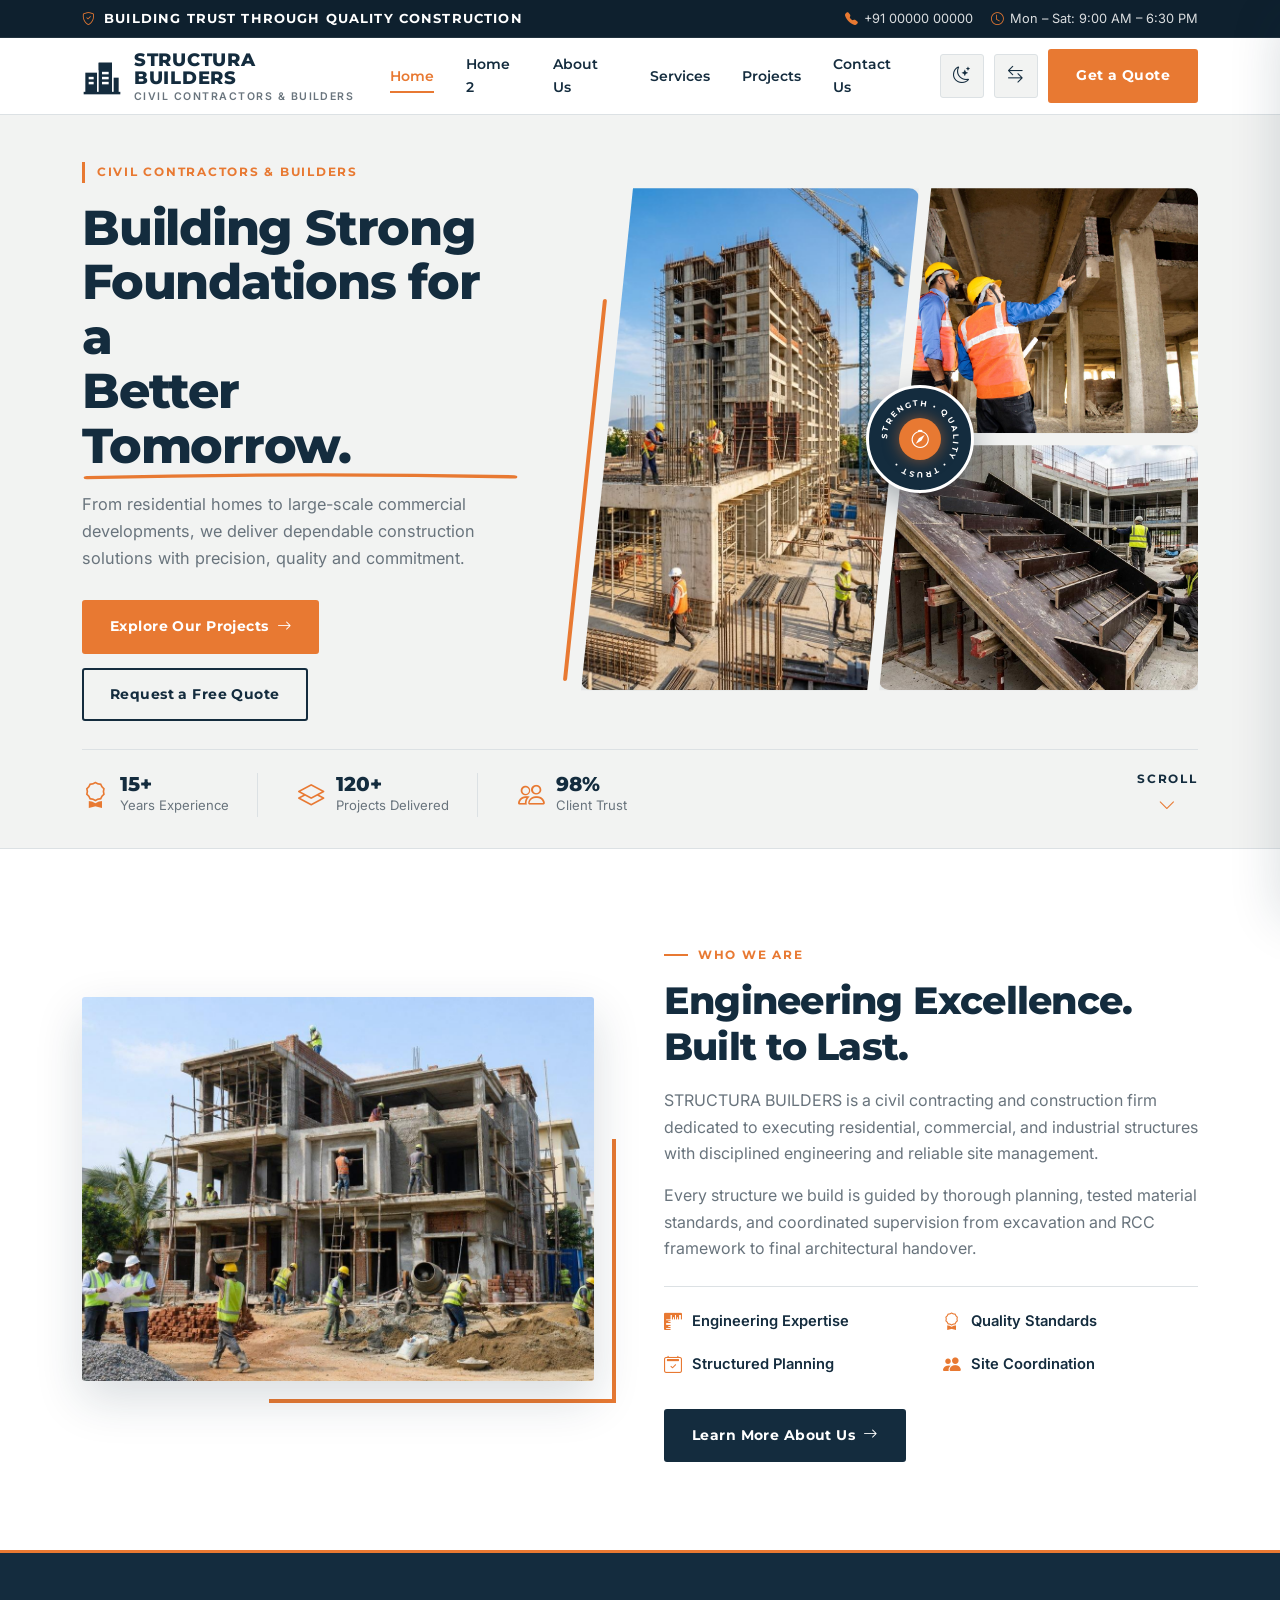
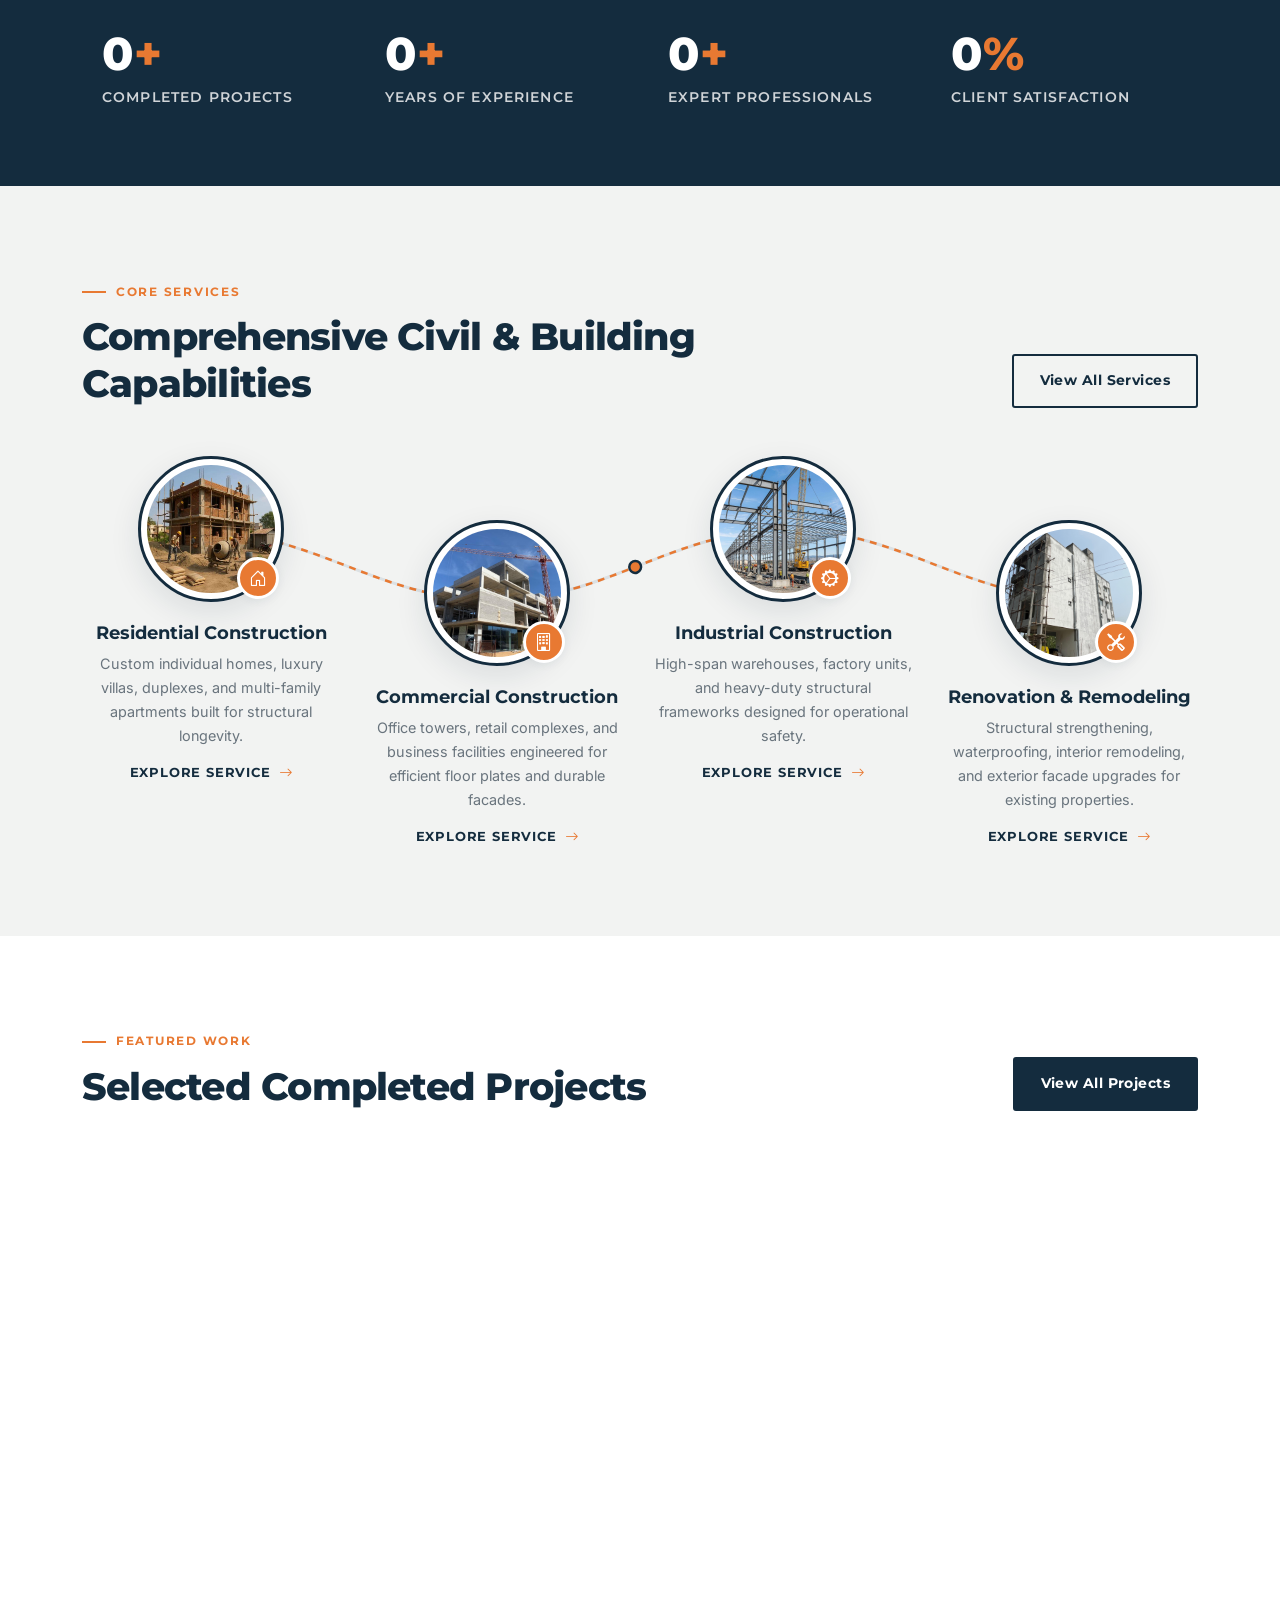
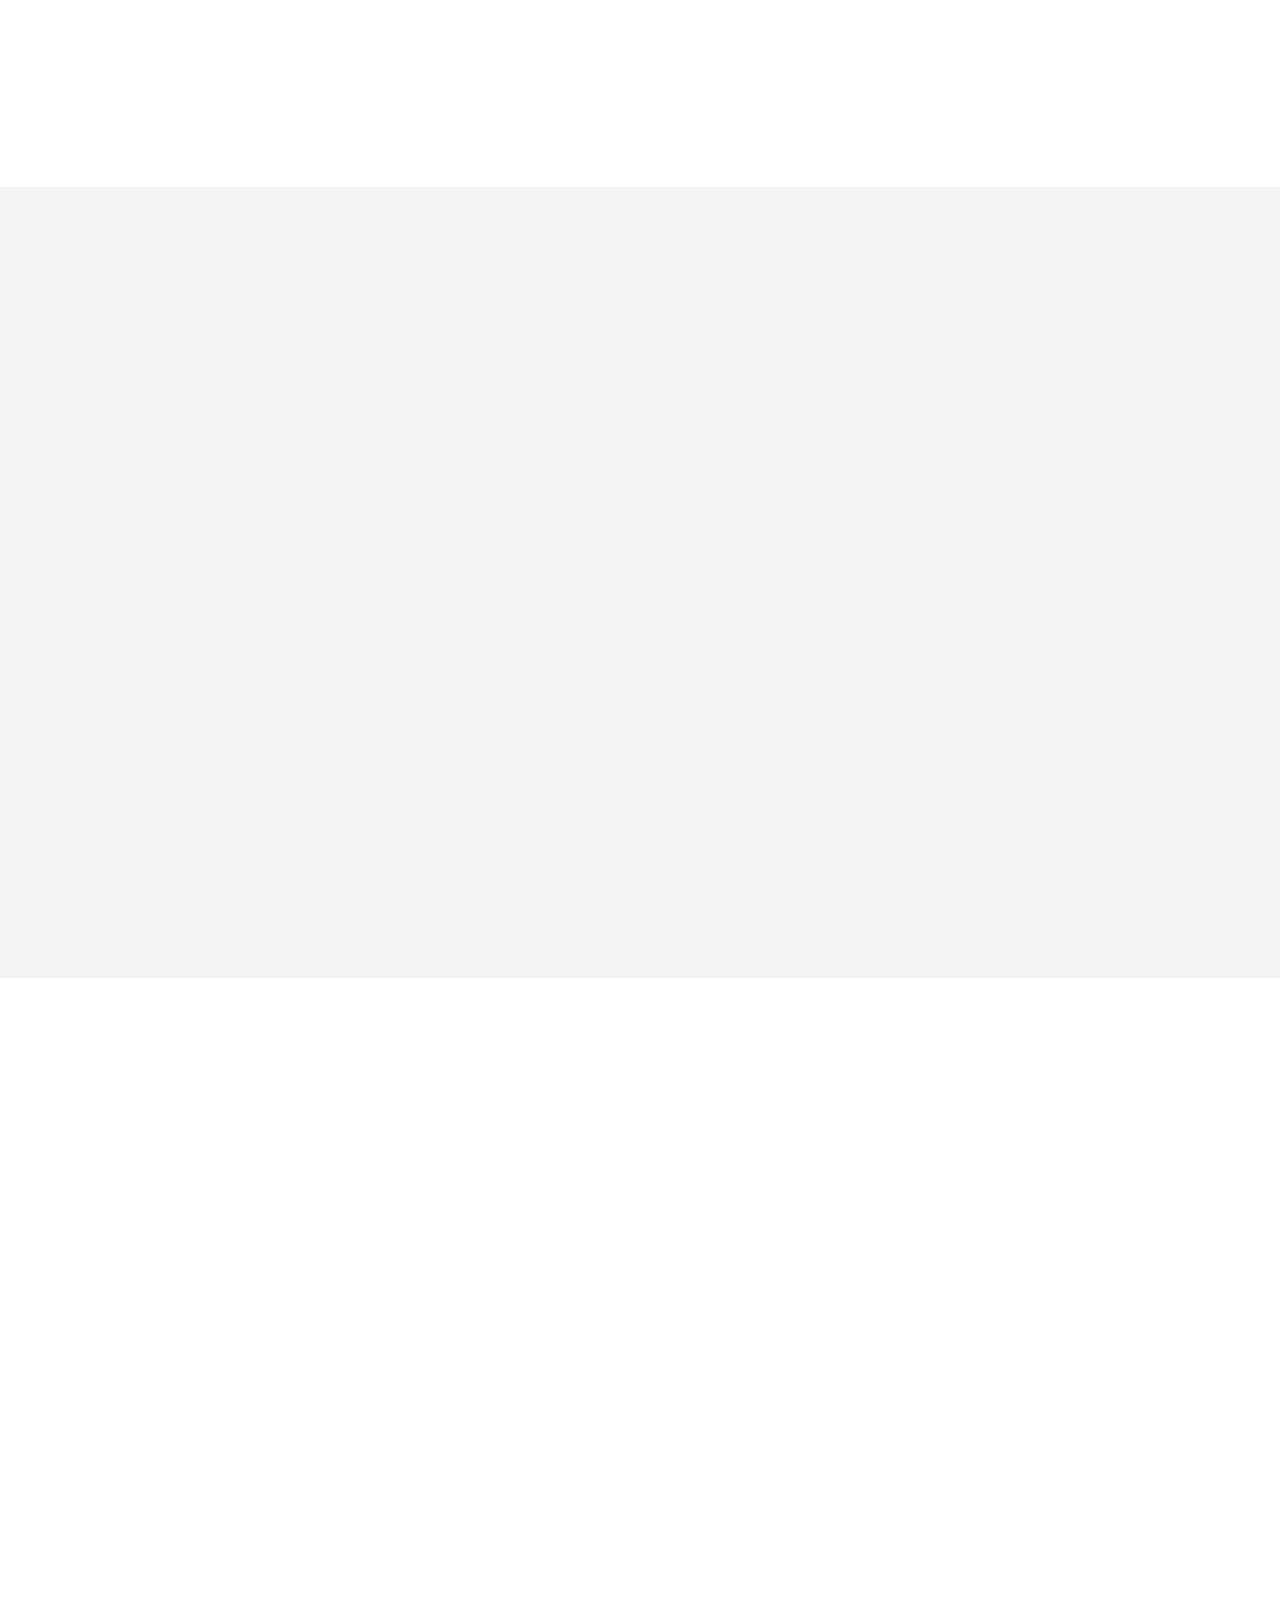
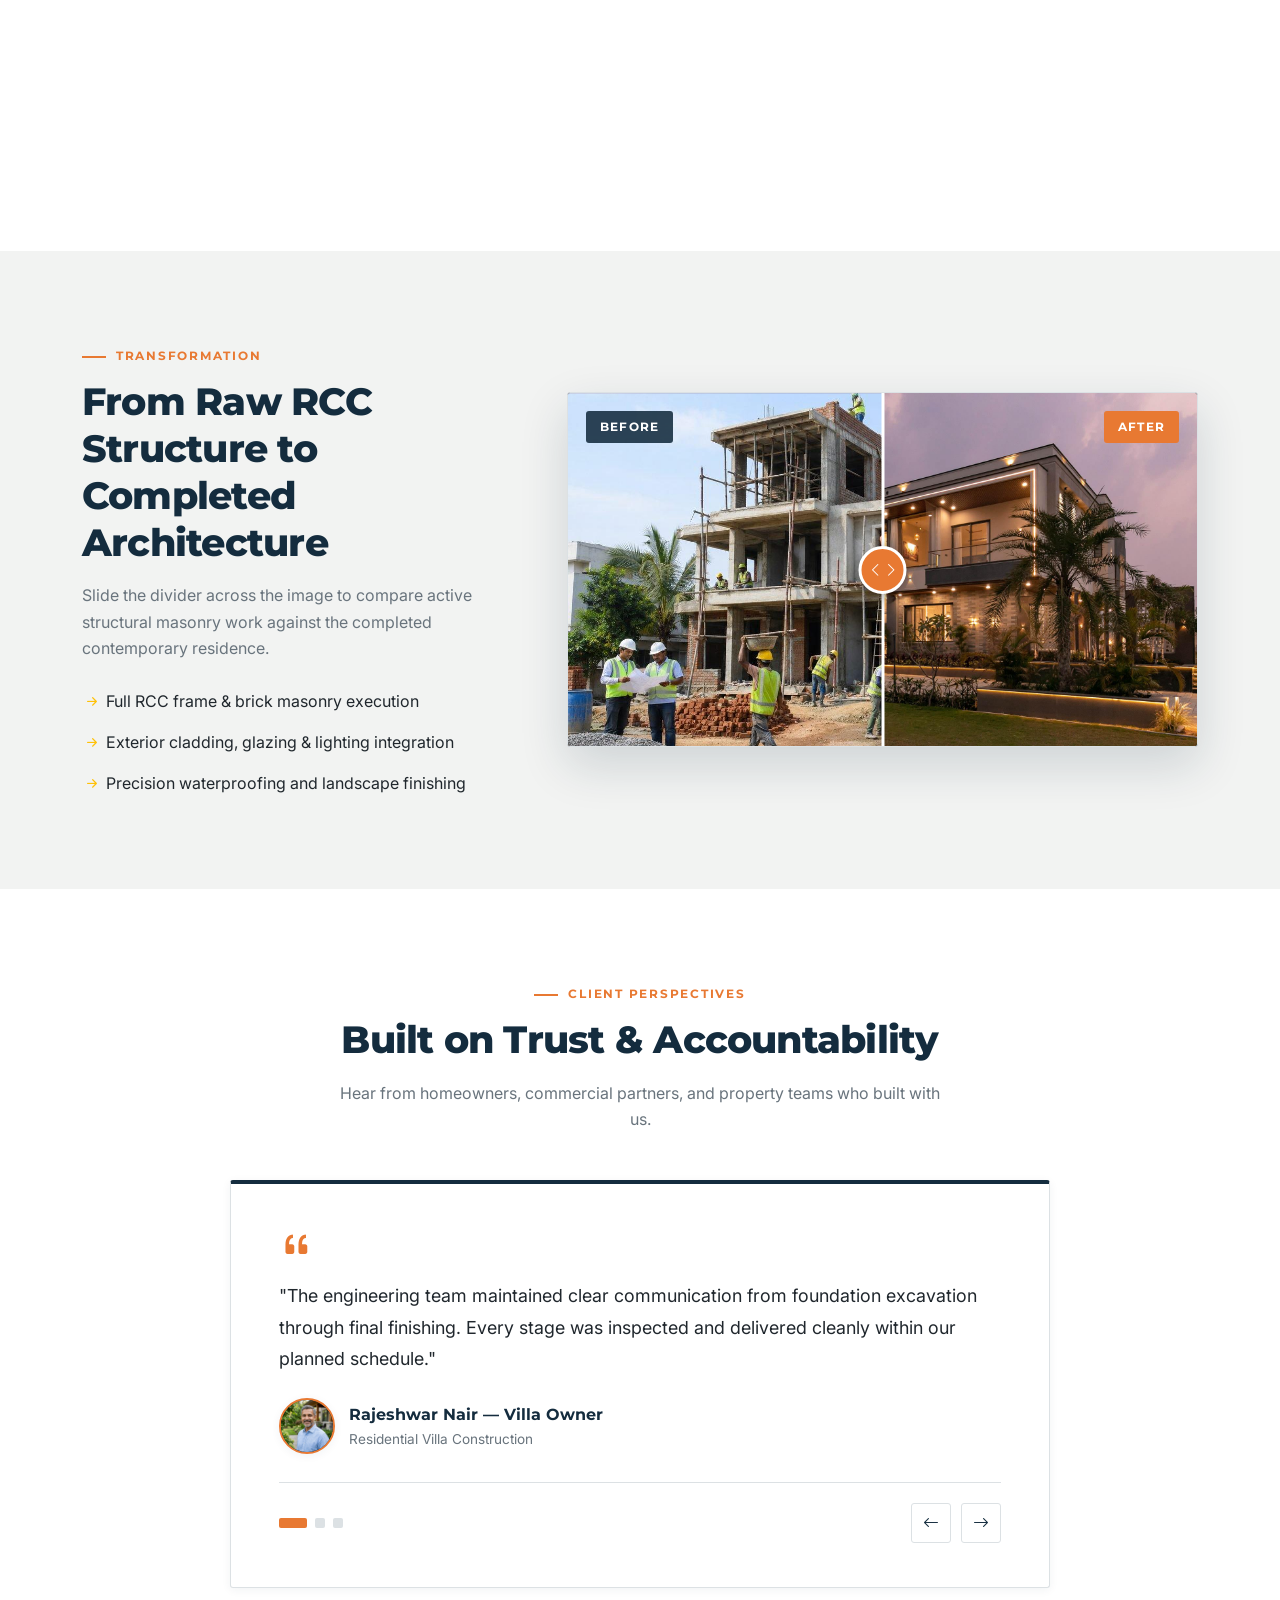
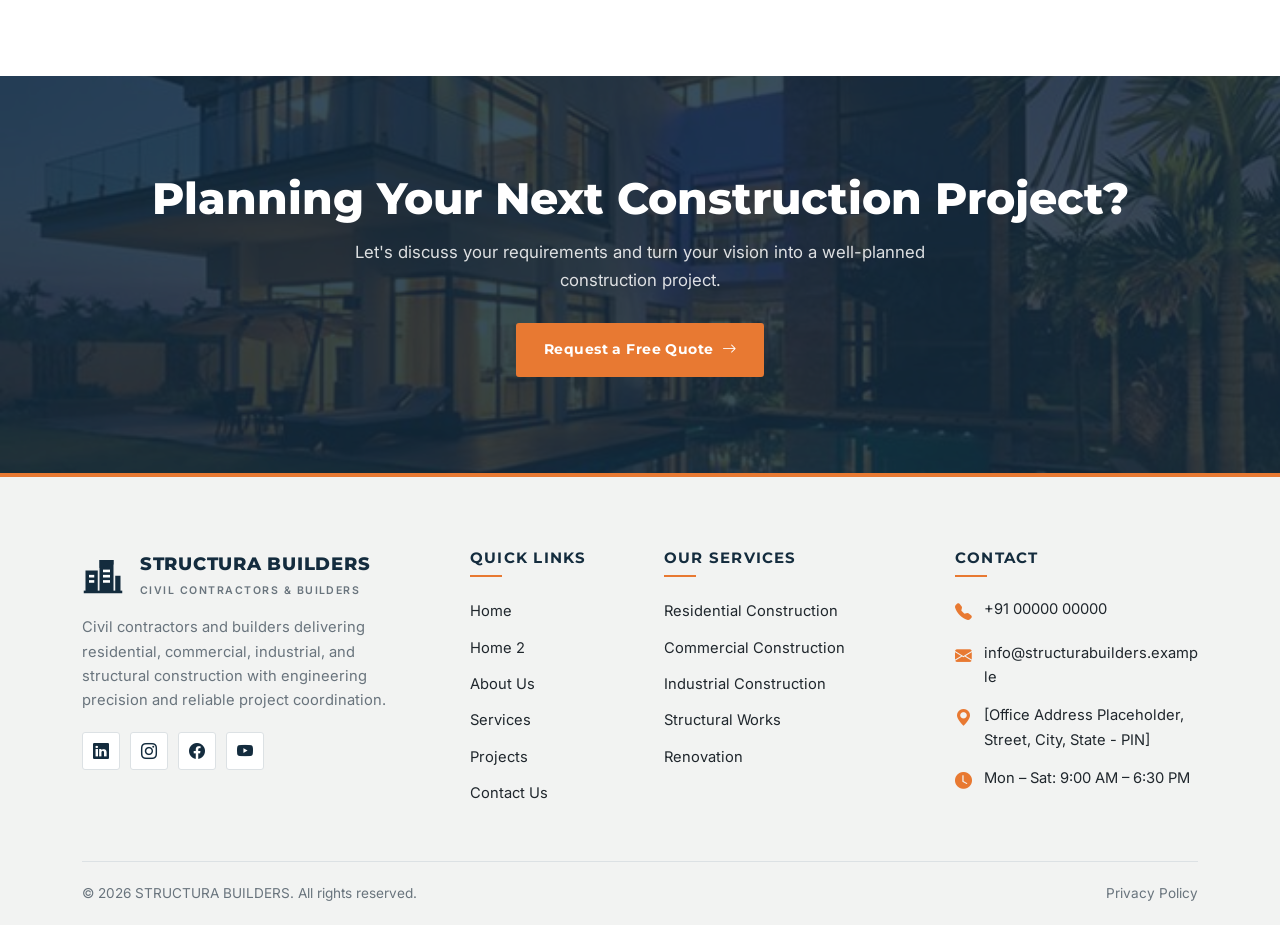
==== index.html @ c1466ebb "Organize project structure and add site files" ====
<!DOCTYPE html>
<html lang="en">
<head>
  <meta charset="UTF-8">
  <meta name="viewport" content="width=device-width, initial-scale=1.0">
  <title>STRUCTURA BUILDERS | Civil Contractor &amp; Construction Company</title>
  <meta name="description" content="STRUCTURA BUILDERS — Building with strength, delivering with trust. Residential, commercial, industrial construction, structural works, and renovation.">
  <meta property="og:title" content="STRUCTURA BUILDERS | Civil Contractor &amp; Construction Company">
  <meta property="og:description" content="Dependable residential, commercial, and industrial construction solutions delivered with precision, quality, and engineering expertise.">
  <meta property="og:type" content="website">
  <link rel="icon" type="image/svg+xml" href="assets/images/logo/structura-logo.svg">

  <!-- Google Fonts -->
  <link rel="preconnect" href="https://fonts.googleapis.com">
  <link rel="preconnect" href="https://fonts.gstatic.com" crossorigin>
  <link href="https://fonts.googleapis.com/css2?family=Inter:wght@400;500;600&family=Montserrat:wght@600;700;800&display=swap" rel="stylesheet">

  <!-- Bootstrap 5 & Bootstrap Icons CDN -->
  <link href="https://cdn.jsdelivr.net/npm/bootstrap@5.3.3/dist/css/bootstrap.min.css" rel="stylesheet">
  <link href="https://cdn.jsdelivr.net/npm/bootstrap-icons@1.11.3/font/bootstrap-icons.min.css" rel="stylesheet">

  <!-- Custom Styles -->
  <link rel="stylesheet" href="assets/css/style.css">
  <link rel="stylesheet" href="assets/css/home.css">
</head>
<body>
  <a href="#mainContent" class="skip-link">Skip to main content</a>

  <!-- Top Announcement Bar -->
  <div class="top-announcement">
    <div class="container">
      <div class="announcement-inner">
        <div class="announcement-tagline">
          <i class="bi bi-shield-check" aria-hidden="true"></i>
          <span>BUILDING TRUST THROUGH QUALITY CONSTRUCTION</span>
        </div>
        <div class="announcement-meta">
          <a href="tel:+910000000000"><i class="bi bi-telephone-fill" aria-hidden="true"></i> +91 00000 00000</a>
          <span class="hours-item"><i class="bi bi-clock" aria-hidden="true"></i> Mon – Sat: 9:00 AM – 6:30 PM</span>
        </div>
      </div>
    </div>
  </div>

  <!-- Main Sticky Header -->
  <header class="site-header" id="siteHeader">
    <div class="container">
      <div class="navbar-wrap">
        <a href="index.html" class="brand-lockup" aria-label="STRUCTURA BUILDERS Home">
          <img src="assets/images/logo/structura-logo.svg" alt="STRUCTURA BUILDERS Logo" width="40" height="40">
          <span class="brand-text">
            <span class="brand-name">STRUCTURA BUILDERS</span>
            <span class="brand-sub">Civil Contractors &amp; Builders</span>
          </span>
        </a>

        <nav aria-label="Primary Navigation">
          <ul class="desktop-nav">
            <li><a href="index.html" class="nav-link-item active" aria-current="page">Home</a></li>
            <li><a href="home-2.html" class="nav-link-item">Home 2</a></li>
            <li><a href="about.html" class="nav-link-item">About Us</a></li>
            <li><a href="services.html" class="nav-link-item">Services</a></li>
            <li><a href="projects.html" class="nav-link-item">Projects</a></li>
            <li><a href="contact.html" class="nav-link-item">Contact Us</a></li>
          </ul>
        </nav>

        <div class="header-cta">
          <button type="button" class="theme-toggle-btn" data-theme-toggle aria-pressed="false" aria-label="Toggle dark mode" title="Switch to Dark Mode">
            <i class="bi bi-moon-stars" aria-hidden="true"></i>
          </button>
          <button type="button" class="rtl-toggle-btn" data-rtl-toggle aria-pressed="false" aria-label="Toggle RTL layout" title="Switch to Right-to-Left (RTL)">
            <i class="bi bi-arrow-left-right" aria-hidden="true"></i>
          </button>
          <a href="contact.html#quote-form" class="btn-structura btn-primary-orange">Get a Quote</a>
          <button type="button" class="hamburger-btn" id="mobileMenuBtn" aria-label="Open navigation menu" aria-expanded="false" aria-controls="mobileNavDrawer">
            <i class="bi bi-list" aria-hidden="true"></i>
          </button>
        </div>
      </div>
    </div>
  </header>

  <!-- Mobile Navigation Drawer -->
  <div class="mobile-nav-backdrop" id="mobileNavBackdrop"></div>
  <aside class="mobile-nav-drawer" id="mobileNavDrawer" aria-label="Mobile Navigation" aria-hidden="true">
    <div class="mobile-drawer-header">
      <span class="brand-name">STRUCTURA BUILDERS</span>
      <button type="button" class="mobile-close-btn" id="mobileCloseBtn" aria-label="Close navigation menu">
        <i class="bi bi-x-lg" aria-hidden="true"></i>
      </button>
    </div>
    <ul class="mobile-nav-list">
      <li><a href="index.html" class="active">Home <i class="bi bi-chevron-right" aria-hidden="true"></i></a></li>
      <li><a href="home-2.html">Home 2 <i class="bi bi-chevron-right" aria-hidden="true"></i></a></li>
      <li><a href="about.html">About Us <i class="bi bi-chevron-right" aria-hidden="true"></i></a></li>
      <li><a href="services.html">Services <i class="bi bi-chevron-right" aria-hidden="true"></i></a></li>
      <li><a href="projects.html">Projects <i class="bi bi-chevron-right" aria-hidden="true"></i></a></li>
      <li><a href="contact.html">Contact Us <i class="bi bi-chevron-right" aria-hidden="true"></i></a></li>
    </ul>
    <div class="mobile-drawer-footer">
      <div class="mobile-drawer-controls">
        <button type="button" class="theme-toggle-btn" data-theme-toggle aria-pressed="false" aria-label="Toggle dark mode">
          <i class="bi bi-moon-stars" aria-hidden="true"></i>
          <span>Theme</span>
        </button>
        <button type="button" class="rtl-toggle-btn" data-rtl-toggle aria-pressed="false" aria-label="Toggle RTL layout">
          <i class="bi bi-arrow-left-right" aria-hidden="true"></i>
          <span>RTL / LTR</span>
        </button>
      </div>
      <a href="contact.html#quote-form" class="btn-structura btn-primary-orange w-100">Get a Quote</a>
    </div>
  </aside>

  <main id="mainContent">
    <!-- Section 1: Architectural 3-Image Split Hero -->
    <section class="home-hero">
      <div class="container">
        <div class="row align-items-center g-4 g-lg-5">
          <div class="col-lg-5">
            <div class="home-hero-content">
              <div class="home-hero-eyebrow">CIVIL CONTRACTORS &amp; BUILDERS</div>
              <h1>Building Strong Foundations for a <span class="hero-underline-accent">Better Tomorrow.<svg class="hero-underline-svg" viewBox="0 0 260 12" preserveAspectRatio="none" aria-hidden="true"><path d="M 3 8 Q 130 2 257 7" fill="none" stroke="#E87932" stroke-width="4" stroke-linecap="round"/></svg></span></h1>
              <p class="hero-subtext">From residential homes to large-scale commercial developments, we deliver dependable construction solutions with precision, quality and commitment.</p>
              <div class="hero-actions">
                <a href="projects.html" class="btn-structura btn-primary-orange">
                  Explore Our Projects <i class="bi bi-arrow-right" aria-hidden="true"></i>
                </a>
                <a href="contact.html#quote-form" class="btn-structura btn-outline-navy">
                  Request a Free Quote
                </a>
              </div>
            </div>
          </div>

          <div class="col-lg-7">
            <div class="hero-collage-grid">
              <div class="hero-collage-main">
                <div class="hero-collage-main-inner">
                  <img src="assets/images/hero/hero-home.jpg" alt="Multi-story construction site with tower crane and structural crew">
                  <span class="hero-collage-tag" style="left: 28px;">Multi-Story RCC</span>
                </div>
              </div>
              <div class="hero-collage-sub">
                <img src="assets/images/engineering-team/engineers-rcc-inspection.jpg" alt="Civil engineers inspecting structural RCC beams on site">
                <span class="hero-collage-tag">Site Supervision</span>
              </div>
              <div class="hero-collage-sub">
                <img src="assets/images/construction-process/staircase-formwork.jpg" alt="Steel reinforcement and concrete formwork construction">
                <span class="hero-collage-tag">Formwork &amp; Steel</span>
              </div>

              <div class="hero-rotating-seal" aria-hidden="true">
                <svg class="hero-seal-ring" viewBox="0 0 100 100">
                  <defs>
                    <path id="heroSealCircle" d="M 50, 50 m -36, 0 a 36,36 0 1,1 72,0 a 36,36 0 1,1 -72,0"/>
                  </defs>
                  <text fill="#FFFFFF" font-family="Montserrat, sans-serif" font-size="8.6" font-weight="700" letter-spacing="2.2">
                    <textPath href="#heroSealCircle">STRENGTH &bull; QUALITY &bull; TRUST &bull;</textPath>
                  </text>
                </svg>
                <div class="hero-seal-core">
                  <i class="bi bi-compass"></i>
                </div>
              </div>
            </div>
          </div>
        </div>

        <div class="hero-bottom-bar">
          <div class="hero-mini-stats">
            <div class="hero-mini-stat">
              <i class="bi bi-award" aria-hidden="true"></i>
              <div>
                <div class="hero-mini-val">15+</div>
                <div class="hero-mini-lbl">Years Experience</div>
              </div>
            </div>
            <div class="hero-mini-stat">
              <i class="bi bi-layers" aria-hidden="true"></i>
              <div>
                <div class="hero-mini-val">120+</div>
                <div class="hero-mini-lbl">Projects Delivered</div>
              </div>
            </div>
            <div class="hero-mini-stat">
              <i class="bi bi-people" aria-hidden="true"></i>
              <div>
                <div class="hero-mini-val">98%</div>
                <div class="hero-mini-lbl">Client Trust</div>
              </div>
            </div>
          </div>

          <a href="#who-we-are" class="scroll-indicator" aria-label="Scroll to company introduction">
            <span>Scroll</span>
            <i class="bi bi-chevron-down" aria-hidden="true"></i>
          </a>
        </div>
      </div>
    </section>

    <!-- Section 2: Company Introduction -->
    <section id="who-we-are" class="section-pad">
      <div class="container">
        <div class="row align-items-center g-5">
          <div class="col-lg-6" data-reveal>
            <div class="intro-media-frame">
              <img src="assets/images/residential/villa-under-construction.jpg" alt="Civil engineers reviewing structural blueprints at an active residential construction site">
            </div>
          </div>
          <div class="col-lg-6" data-reveal>
            <div class="eyebrow">WHO WE ARE</div>
            <h2 class="section-title">Engineering Excellence. Built to Last.</h2>
            <p>STRUCTURA BUILDERS is a civil contracting and construction firm dedicated to executing residential, commercial, and industrial structures with disciplined engineering and reliable site management.</p>
            <p>Every structure we build is guided by thorough planning, tested material standards, and coordinated supervision from excavation and RCC framework to final architectural handover.</p>
            <div class="intro-pillars">
              <div class="intro-pillar-item">
                <i class="bi bi-rulers" aria-hidden="true"></i>
                <span>Engineering Expertise</span>
              </div>
              <div class="intro-pillar-item">
                <i class="bi bi-award" aria-hidden="true"></i>
                <span>Quality Standards</span>
              </div>
              <div class="intro-pillar-item">
                <i class="bi bi-calendar2-check" aria-hidden="true"></i>
                <span>Structured Planning</span>
              </div>
              <div class="intro-pillar-item">
                <i class="bi bi-people-fill" aria-hidden="true"></i>
                <span>Site Coordination</span>
              </div>
            </div>
            <a href="about.html" class="btn-structura btn-navy">
              Learn More About Us <i class="bi bi-arrow-right" aria-hidden="true"></i>
            </a>
          </div>
        </div>
      </div>
    </section>

    <!-- Section 3: Company Statistics (Editable Placeholders) -->
    <section class="stats-strip" aria-label="Company Metrics">
      <div class="container">
        <div class="row g-3 text-center text-lg-start">
          <div class="col-sm-6 col-lg-3">
            <div class="stat-block">
              <div class="stat-number"><span data-counter data-target="120">0</span><span class="stat-suffix">+</span></div>
              <div class="stat-label">Completed Projects</div>
            </div>
          </div>
          <div class="col-sm-6 col-lg-3">
            <div class="stat-block">
              <div class="stat-number"><span data-counter data-target="15">0</span><span class="stat-suffix">+</span></div>
              <div class="stat-label">Years of Experience</div>
            </div>
          </div>
          <div class="col-sm-6 col-lg-3">
            <div class="stat-block">
              <div class="stat-number"><span data-counter data-target="85">0</span><span class="stat-suffix">+</span></div>
              <div class="stat-label">Expert Professionals</div>
            </div>
          </div>
          <div class="col-sm-6 col-lg-3">
            <div class="stat-block">
              <div class="stat-number"><span data-counter data-target="98">0</span><span class="stat-suffix">%</span></div>
              <div class="stat-label">Client Satisfaction</div>
            </div>
          </div>
        </div>
      </div>
    </section>

    <!-- Section 4: Core Services -->
    <section class="section-pad bg-light-concrete">
      <div class="container">
        <div class="row align-items-end mb-5 g-3" data-reveal>
          <div class="col-lg-7">
            <div class="eyebrow">CORE SERVICES</div>
            <h2 class="section-title mb-0">Comprehensive Civil &amp; Building Capabilities</h2>
          </div>
          <div class="col-lg-5 text-lg-end">
            <a href="services.html" class="btn-structura btn-outline-navy">View All Services</a>
          </div>
        </div>

        <div class="home-services-wave-stage" data-reveal>
          <svg class="home-services-wave-svg" viewBox="0 0 1000 150" preserveAspectRatio="none" aria-hidden="true">
            <path id="homeServicesWavePath" d="M 40 42 C 170 42, 230 112, 350 112 C 470 112, 530 42, 650 42 C 770 42, 830 112, 960 112" fill="none" stroke="#DCE1E4" stroke-width="3"/>
            <path d="M 40 42 C 170 42, 230 112, 350 112 C 470 112, 530 42, 650 42 C 770 42, 830 112, 960 112" fill="none" stroke="#E87932" stroke-width="2.5" stroke-dasharray="7 6" class="home-wave-dash"/>
            <circle r="6" fill="#E87932" stroke="#142C3E" stroke-width="2.5">
              <animateMotion dur="6s" repeatCount="indefinite" rotate="auto">
                <mpath href="#homeServicesWavePath"/>
              </animateMotion>
            </circle>
          </svg>

          <div class="home-services-wave-grid">
            <article class="home-service-node">
              <div class="home-service-circle">
                <img src="assets/images/residential/house-masonry-work.jpg" alt="Residential house construction with brick masonry and concrete mixer">
                <span class="home-service-badge"><i class="bi bi-house-door" aria-hidden="true"></i></span>
              </div>
              <h3>Residential Construction</h3>
              <p>Custom individual homes, luxury villas, duplexes, and multi-family apartments built for structural longevity.</p>
              <a href="services.html#residential" class="service-link">Explore Service <i class="bi bi-arrow-right" aria-hidden="true"></i></a>
            </article>

            <article class="home-service-node">
              <div class="home-service-circle">
                <img src="assets/images/commercial/commercial-complex-site.jpg" alt="Commercial building under construction with tower crane">
                <span class="home-service-badge"><i class="bi bi-building" aria-hidden="true"></i></span>
              </div>
              <h3>Commercial Construction</h3>
              <p>Office towers, retail complexes, and business facilities engineered for efficient floor plates and durable facades.</p>
              <a href="services.html#commercial" class="service-link">Explore Service <i class="bi bi-arrow-right" aria-hidden="true"></i></a>
            </article>

            <article class="home-service-node">
              <div class="home-service-circle">
                <img src="assets/images/industrial/industrial-steel-frame.jpg" alt="Industrial warehouse steel portal frame erection with crane">
                <span class="home-service-badge"><i class="bi bi-gear-wide-connected" aria-hidden="true"></i></span>
              </div>
              <h3>Industrial Construction</h3>
              <p>High-span warehouses, factory units, and heavy-duty structural frameworks designed for operational safety.</p>
              <a href="services.html#industrial" class="service-link">Explore Service <i class="bi bi-arrow-right" aria-hidden="true"></i></a>
            </article>

            <article class="home-service-node">
              <div class="home-service-circle">
                <img src="assets/images/renovation/exterior-plastering-scaffold.jpg" alt="Building renovation and exterior plastering with scaffolding">
                <span class="home-service-badge"><i class="bi bi-tools" aria-hidden="true"></i></span>
              </div>
              <h3>Renovation &amp; Remodeling</h3>
              <p>Structural strengthening, waterproofing, interior remodeling, and exterior facade upgrades for existing properties.</p>
              <a href="services.html#renovation" class="service-link">Explore Service <i class="bi bi-arrow-right" aria-hidden="true"></i></a>
            </article>
          </div>
        </div>
      </div>
    </section>

    <!-- Section 5: Featured Completed Projects (Asymmetric Collage) -->
    <section class="section-pad">
      <div class="container">
        <div class="row align-items-end mb-5 g-3" data-reveal>
          <div class="col-lg-7">
            <div class="eyebrow">FEATURED WORK</div>
            <h2 class="section-title mb-0">Selected Completed Projects</h2>
          </div>
          <div class="col-lg-5 text-lg-end">
            <a href="projects.html" class="btn-structura btn-navy">View All Projects</a>
          </div>
        </div>

        <div class="featured-projects-grid" data-reveal>
          <div class="featured-project-card is-large" role="button" tabindex="0"
               data-project-modal
               data-title="The Courtyard Concrete Residence"
               data-category="Residential"
               data-location="Indiranagar, Bengaluru"
               data-image="assets/images/completed-projects/contemporary-villa-dusk.jpg"
               data-desc="A contemporary two-story residence featuring exposed concrete cladding, cantilevered balconies, and integrated landscape water court.">
            <img src="assets/images/completed-projects/contemporary-villa-dusk.jpg" alt="Completed contemporary concrete villa with warm architectural lighting">
            <div class="featured-project-overlay">
              <span class="featured-project-cat">Residential</span>
              <h3>The Courtyard Concrete Residence</h3>
              <div class="featured-project-loc"><i class="bi bi-geo-alt me-1" aria-hidden="true"></i> Indiranagar, Bengaluru</div>
              <span class="featured-project-action">View Details <i class="bi bi-arrow-up-right" aria-hidden="true"></i></span>
            </div>
          </div>

          <div class="featured-project-card" role="button" tabindex="0"
               data-project-modal
               data-title="Struzon Corporate Hub"
               data-category="Commercial"
               data-location="HITEC City, Hyderabad"
               data-image="assets/images/completed-projects/modern-office-building.jpg"
               data-desc="Modern commercial office building with structural glazing curtain wall, timber-textured cladding, and precision RCC core.">
            <img src="assets/images/completed-projects/modern-office-building.jpg" alt="Completed modern commercial glass and wood-clad office building">
            <div class="featured-project-overlay">
              <span class="featured-project-cat">Commercial</span>
              <h3>Struzon Corporate Hub</h3>
              <div class="featured-project-loc"><i class="bi bi-geo-alt me-1" aria-hidden="true"></i> HITEC City, Hyderabad</div>
              <span class="featured-project-action">View Details <i class="bi bi-arrow-up-right" aria-hidden="true"></i></span>
            </div>
          </div>

          <div class="featured-project-card" role="button" tabindex="0"
               data-project-modal
               data-title="Skyline Cantilever Villa"
               data-category="Residential"
               data-location="Baner, Pune"
               data-image="assets/images/completed-projects/blue-hour-villa.jpg"
               data-desc="Architectural luxury villa engineered with deep RCC cantilevers, floor-to-ceiling glazing, and custom timber sun-shading screens.">
            <img src="assets/images/completed-projects/blue-hour-villa.jpg" alt="Completed modern architectural villa at blue hour with glass living room">
            <div class="featured-project-overlay">
              <span class="featured-project-cat">Residential</span>
              <h3>Skyline Cantilever Villa</h3>
              <div class="featured-project-loc"><i class="bi bi-geo-alt me-1" aria-hidden="true"></i> Baner, Pune</div>
              <span class="featured-project-action">View Details <i class="bi bi-arrow-up-right" aria-hidden="true"></i></span>
            </div>
          </div>
        </div>
      </div>
    </section>

    <!-- Section 6: Construction Process -->
    <section class="section-pad bg-light-concrete">
      <div class="container">
        <div class="text-lg-center mx-auto mb-4" style="max-width: 680px;" data-reveal>
          <div class="eyebrow">HOW WE WORK</div>
          <h2 class="section-title">A Structured Five-Stage Construction Process</h2>
          <p class="mb-0">Clear milestones, documented engineering checks, and transparent site coordination from first consultation to final handover.</p>
        </div>

        <div class="process-timeline" data-reveal>
          <div class="process-step">
            <div class="process-num">01</div>
            <div class="process-step-card">
              <i class="bi bi-chat-square-text process-step-icon" aria-hidden="true"></i>
              <h3>Consultation &amp; Requirement Analysis</h3>
              <p>Understanding your plot parameters, functional goals, timeline expectations, and project scope.</p>
            </div>
          </div>
          <div class="process-step">
            <div class="process-num">02</div>
            <div class="process-step-card">
              <i class="bi bi-compass process-step-icon" aria-hidden="true"></i>
              <h3>Site Inspection &amp; Planning</h3>
              <p>On-site evaluation of soil conditions, access logistics, levels, and structural feasibility.</p>
            </div>
          </div>
          <div class="process-step">
            <div class="process-num">03</div>
            <div class="process-step-card">
              <i class="bi bi-calculator process-step-icon" aria-hidden="true"></i>
              <h3>Design &amp; Cost Estimation</h3>
              <p>Detailed bill of quantities, material specifications, and transparent milestone schedules.</p>
            </div>
          </div>
          <div class="process-step">
            <div class="process-num">04</div>
            <div class="process-step-card">
              <i class="bi bi-bricks process-step-icon" aria-hidden="true"></i>
              <h3>Construction &amp; Quality Monitoring</h3>
              <p>Disciplined civil execution with regular steel, concrete, and curing quality checks.</p>
            </div>
          </div>
          <div class="process-step">
            <div class="process-num">05</div>
            <div class="process-step-card">
              <i class="bi bi-key process-step-icon" aria-hidden="true"></i>
              <h3>Final Inspection &amp; Handover</h3>
              <p>Comprehensive snag-list verification, finishing checks, and timely project delivery.</p>
            </div>
          </div>
        </div>
      </div>
    </section>

    <!-- Section 7: Why Choose Us (Symmetrical 3-Zone Architectural Flanking Layout) -->
    <section class="section-pad">
      <div class="container">
        <div class="text-lg-center mx-auto" style="max-width: 680px;" data-reveal>
          <div class="eyebrow">WHY CHOOSE US</div>
          <h2 class="section-title">Dependable Execution Grounded in Civil Engineering</h2>
          <p class="mb-0">We combine technical site supervision with clear client communication so every phase stays aligned with structural specifications and schedules.</p>
        </div>

        <div class="why-flank-grid" data-reveal>
          <div class="why-flank-col">
            <div class="why-flank-item">
              <div class="why-icon"><i class="bi bi-check2-square" aria-hidden="true"></i></div>
              <div>
                <h3>Quality Construction Standards</h3>
                <p>Verified materials, proper concrete mix ratios, and stage-wise curing discipline.</p>
              </div>
            </div>
            <div class="why-flank-item">
              <div class="why-icon"><i class="bi bi-person-badge" aria-hidden="true"></i></div>
              <div>
                <h3>Skilled Engineering Team</h3>
                <p>Experienced site engineers and supervisors overseeing structural accuracy daily.</p>
              </div>
            </div>
            <div class="why-flank-item">
              <div class="why-icon"><i class="bi bi-chat-square-text" aria-hidden="true"></i></div>
              <div>
                <h3>Transparent Communication</h3>
                <p>Regular progress updates, clear cost breakdowns, and open site walkthroughs.</p>
              </div>
            </div>
          </div>

          <div class="why-center-frame">
            <img src="assets/images/engineering-team/engineers-rcc-inspection.jpg" class="why-choose-img" alt="Civil engineers in safety helmets and high-visibility vests inspecting RCC beams and columns">
            <div class="why-center-caption">On-Site Civil Engineering Supervision</div>
          </div>

          <div class="why-flank-col">
            <div class="why-flank-item">
              <div class="why-icon"><i class="bi bi-diagram-3" aria-hidden="true"></i></div>
              <div>
                <h3>Structured Project Planning</h3>
                <p>Sequenced procurement and trade scheduling to prevent avoidable delays.</p>
              </div>
            </div>
            <div class="why-flank-item">
              <div class="why-icon"><i class="bi bi-shield-shaded" aria-hidden="true"></i></div>
              <div>
                <h3>Safety-Focused Execution</h3>
                <p>Mandatory PPE compliance, secure scaffolding, and organized site housekeeping.</p>
              </div>
            </div>
            <div class="why-flank-item">
              <div class="why-icon"><i class="bi bi-clipboard2-check" aria-hidden="true"></i></div>
              <div>
                <h3>Reliable Project Coordination</h3>
                <p>Single-point coordination across civil, structural, MEP, and finishing teams.</p>
              </div>
            </div>
          </div>
        </div>
      </div>
    </section>

    <!-- Section 8: Before & After Project Transformation -->
    <section class="section-pad bg-light-concrete">
      <div class="container">
        <div class="row align-items-center g-5">
          <div class="col-lg-5" data-reveal>
            <div class="eyebrow">TRANSFORMATION</div>
            <h2 class="section-title">From Raw RCC Structure to Completed Architecture</h2>
            <p>Slide the divider across the image to compare active structural masonry work against the completed contemporary residence.</p>
            <ul class="list-unstyled mt-4 mb-0 d-flex flex-column gap-2">
              <li><i class="bi bi-arrow-right-short text-warning fs-5 align-middle"></i> Full RCC frame &amp; brick masonry execution</li>
              <li><i class="bi bi-arrow-right-short text-warning fs-5 align-middle"></i> Exterior cladding, glazing &amp; lighting integration</li>
              <li><i class="bi bi-arrow-right-short text-warning fs-5 align-middle"></i> Precision waterproofing and landscape finishing</li>
            </ul>
          </div>
          <div class="col-lg-7" data-reveal>
            <div class="ba-slider" data-ba-slider aria-label="Before and after construction comparison">
              <div class="ba-img-wrap">
                <img src="assets/images/completed-projects/twilight-luxury-villa.jpg" alt="Completed modern luxury villa with architectural facade lighting">
              </div>
              <div class="ba-img-wrap ba-before-wrap">
                <img src="assets/images/residential/villa-under-construction.jpg" alt="Villa during active RCC and brick masonry construction">
              </div>
              <span class="ba-label ba-label-before">Before</span>
              <span class="ba-label ba-label-after">After</span>
              <div class="ba-divider">
                <div class="ba-handle" role="slider" tabindex="0" aria-label="Comparison divider" aria-valuemin="4" aria-valuemax="96" aria-valuenow="50">
                  <i class="bi bi-chevron-left" aria-hidden="true"></i>
                  <i class="bi bi-chevron-right" aria-hidden="true"></i>
                </div>
              </div>
            </div>
          </div>
        </div>
      </div>
    </section>

    <!-- Section 9: Client Testimonials -->
    <section class="section-pad">
      <div class="container">
        <div class="text-center mx-auto mb-5" style="max-width: 620px;" data-reveal>
          <div class="eyebrow">CLIENT PERSPECTIVES</div>
          <h2 class="section-title">Built on Trust &amp; Accountability</h2>
          <p class="mb-0">Hear from homeowners, commercial partners, and property teams who built with us.</p>
        </div>

        <div class="testimonial-shell" data-reveal>
          <div class="testimonial-quote-icon"><i class="bi bi-quote" aria-hidden="true"></i></div>

          <div class="testimonial-slide is-active">
            <p class="testimonial-text">"The engineering team maintained clear communication from foundation excavation through final finishing. Every stage was inspected and delivered cleanly within our planned schedule."</p>
            <div class="testimonial-author-row">
              <div class="testimonial-avatar"><img src="assets/images/engineering-team/client-1.jpg" alt="Rajeshwar Nair"></div>
              <div>
                <div class="testimonial-author">Rajeshwar Nair — Villa Owner</div>
                <div class="testimonial-project">Residential Villa Construction</div>
              </div>
            </div>
          </div>

          <div class="testimonial-slide">
            <p class="testimonial-text">"Our commercial facility required strict structural coordination and timely concrete pours. STRUCTURA BUILDERS kept the site organized, safe, and transparent on quantities."</p>
            <div class="testimonial-author-row">
              <div class="testimonial-avatar"><img src="assets/images/engineering-team/client-2.jpg" alt="Ananya Krishnan"></div>
              <div>
                <div class="testimonial-author">Ananya Krishnan — Operations Director</div>
                <div class="testimonial-project">Commercial Office Building</div>
              </div>
            </div>
          </div>

          <div class="testimonial-slide">
            <p class="testimonial-text">"From structural repairs to complete exterior upgrades, the renovation crew handled every detail professionally and left the property ready for immediate occupancy."</p>
            <div class="testimonial-author-row">
              <div class="testimonial-avatar"><img src="assets/images/engineering-team/client-3.jpg" alt="Karthik Subramanian"></div>
              <div>
                <div class="testimonial-author">Karthik Subramanian — Property Manager</div>
                <div class="testimonial-project">Renovation &amp; Structural Remodeling</div>
              </div>
            </div>
          </div>

          <div class="testimonial-controls">
            <div class="testimonial-dots" role="tablist" aria-label="Testimonial slides">
              <button type="button" class="testimonial-dot is-active" aria-label="Testimonial 1" aria-current="true"></button>
              <button type="button" class="testimonial-dot" aria-label="Testimonial 2" aria-current="false"></button>
              <button type="button" class="testimonial-dot" aria-label="Testimonial 3" aria-current="false"></button>
            </div>
            <div class="testimonial-arrows">
              <button type="button" class="carousel-arrow-btn" id="testimonialPrev" aria-label="Previous testimonial">
                <i class="bi bi-arrow-left" aria-hidden="true"></i>
              </button>
              <button type="button" class="carousel-arrow-btn" id="testimonialNext" aria-label="Next testimonial">
                <i class="bi bi-arrow-right" aria-hidden="true"></i>
              </button>
            </div>
          </div>
        </div>
      </div>
    </section>

    <!-- Section 10: Final CTA -->
    <section class="closing-cta" style="background-image: url('assets/images/completed-projects/resort-villa-sunset.jpg');">
      <div class="container" data-reveal>
        <h2>Planning Your Next Construction Project?</h2>
        <p>Let's discuss your requirements and turn your vision into a well-planned construction project.</p>
        <a href="contact.html#quote-form" class="btn-structura btn-primary-orange">
          Request a Free Quote <i class="bi bi-arrow-right" aria-hidden="true"></i>
        </a>
      </div>
    </section>
  </main>

  <!-- Project Detail Modal -->
  <div class="modal fade" id="homeProjectModal" tabindex="-1" aria-labelledby="homeModalTitle" aria-hidden="true">
    <div class="modal-dialog modal-lg modal-dialog-centered">
      <div class="modal-content border-0 rounded-1 overflow-hidden">
        <div class="modal-header bg-navy text-white border-0">
          <div>
            <span class="badge bg-warning text-dark text-uppercase mb-1" id="homeModalCategory">Category</span>
            <h3 class="modal-title h5 text-white mb-0" id="homeModalTitle">Project Title</h3>
          </div>
          <button type="button" class="btn-close btn-close-white" data-bs-dismiss="modal" aria-label="Close"></button>
        </div>
        <div class="modal-body p-0">
          <img src="" id="homeModalImage" alt="" class="w-100" style="max-height: 400px; object-fit: cover;">
          <div class="p-4">
            <p class="small text-muted mb-2"><i class="bi bi-geo-alt-fill text-warning me-1" aria-hidden="true"></i><span id="homeModalLocation"></span></p>
            <p id="homeModalDesc" class="mb-4"></p>
            <div class="d-flex flex-wrap gap-2">
              <a href="projects.html" class="btn-structura btn-navy">Explore Full Portfolio</a>
              <a href="contact.html#quote-form" class="btn-structura btn-primary-orange">Request Similar Quote</a>
            </div>
          </div>
        </div>
      </div>
    </div>
  </div>

  <!-- Global Footer -->
  <footer class="site-footer">
    <div class="container">
      <div class="row g-4 g-lg-5">
        <div class="col-lg-4">
          <div class="footer-brand d-flex align-items-center gap-3">
            <img src="assets/images/logo/structura-logo.svg" alt="STRUCTURA BUILDERS Logo" width="42" height="42">
            <div>
              <div class="footer-brand-name">STRUCTURA BUILDERS</div>
              <div class="footer-tagline">Civil Contractors &amp; Builders</div>
            </div>
          </div>
          <p class="footer-desc">Civil contractors and builders delivering residential, commercial, industrial, and structural construction with engineering precision and reliable project coordination.</p>
          <div class="footer-socials">
            <a href="contact.html" aria-label="LinkedIn placeholder"><i class="bi bi-linkedin" aria-hidden="true"></i></a>
            <a href="contact.html" aria-label="Instagram placeholder"><i class="bi bi-instagram" aria-hidden="true"></i></a>
            <a href="contact.html" aria-label="Facebook placeholder"><i class="bi bi-facebook" aria-hidden="true"></i></a>
            <a href="contact.html" aria-label="YouTube placeholder"><i class="bi bi-youtube" aria-hidden="true"></i></a>
          </div>
        </div>

        <div class="col-sm-6 col-lg-2">
          <h3 class="footer-heading">Quick Links</h3>
          <ul class="footer-links">
            <li><a href="index.html">Home</a></li>
            <li><a href="home-2.html">Home 2</a></li>
            <li><a href="about.html">About Us</a></li>
            <li><a href="services.html">Services</a></li>
            <li><a href="projects.html">Projects</a></li>
            <li><a href="contact.html">Contact Us</a></li>
          </ul>
        </div>

        <div class="col-sm-6 col-lg-3">
          <h3 class="footer-heading">Our Services</h3>
          <ul class="footer-links">
            <li><a href="services.html#residential">Residential Construction</a></li>
            <li><a href="services.html#commercial">Commercial Construction</a></li>
            <li><a href="services.html#industrial">Industrial Construction</a></li>
            <li><a href="services.html#structural">Structural Works</a></li>
            <li><a href="services.html#renovation">Renovation</a></li>
          </ul>
        </div>

        <div class="col-lg-3">
          <h3 class="footer-heading">Contact</h3>
          <ul class="footer-contact-list">
            <li><i class="bi bi-telephone-fill" aria-hidden="true"></i> <span>+91 00000 00000</span></li>
            <li><i class="bi bi-envelope-fill" aria-hidden="true"></i> <span>info@structurabuilders.example</span></li>
            <li><i class="bi bi-geo-alt-fill" aria-hidden="true"></i> <span>[Office Address Placeholder, Street, City, State - PIN]</span></li>
            <li><i class="bi bi-clock-fill" aria-hidden="true"></i> <span>Mon – Sat: 9:00 AM – 6:30 PM</span></li>
          </ul>
        </div>
      </div>

      <div class="footer-bottom">
        <div class="footer-bottom-inner">
          <div>&copy; 2026 STRUCTURA BUILDERS. All rights reserved.</div>
          <div class="footer-bottom-actions">
            <a href="contact.html#privacy-note">Privacy Policy</a>
          </div>
        </div>
      </div>
    </div>
  </footer>

  <!-- Floating Back to Top Icon -->
  <button type="button" class="floating-back-to-top" id="backToTop" aria-label="Back to top">
    <i class="bi bi-arrow-up" aria-hidden="true"></i>
  </button>

  <!-- Scripts -->
  <script src="https://cdn.jsdelivr.net/npm/bootstrap@5.3.3/dist/js/bootstrap.bundle.min.js"></script>
  <script src="assets/js/main.js"></script>
  <script src="assets/js/home.js"></script>
</body>
</html>
---- assets/css/style.css ----
/* ==========================================================================
   STRUCTURA BUILDERS — Global Design System & Shared Components
   Palette:
     Primary Navy:      #142C3E
     Construction Orange: #E87932
     Concrete Grey:     #69747D
     Light Concrete:    #F2F3F2
     Pure White:        #FFFFFF
     Dark Charcoal:     #20272D
     Soft Border:       #DCE1E4
   ========================================================================== */

:root {
  --navy: #142C3E;
  --navy-deep: #0E202E;
  --orange: #E87932;
  --orange-hover: #D46520;
  --grey: #69747D;
  --light-concrete: #F2F3F2;
  --white: #FFFFFF;
  --charcoal: #20272D;
  --border: #DCE1E4;

  --font-heading: 'Montserrat', sans-serif;
  --font-body: 'Inter', sans-serif;

  --shadow-sm: 0 2px 10px rgba(20, 44, 62, 0.06);
  --shadow-md: 0 10px 30px rgba(20, 44, 62, 0.10);
  --shadow-lg: 0 18px 48px rgba(20, 44, 62, 0.16);
  --radius-sm: 3px;
  --radius-md: 6px;
  --transition: 0.28s cubic-bezier(0.22, 1, 0.36, 1);
}

/* Base Reset & Typography */
*,
*::before,
*::after {
  box-sizing: border-box;
}

html {
  scroll-behavior: smooth;
  font-size: 16px;
  overflow-x: clip;
  max-width: 100%;
}

body {
  margin: 0;
  font-family: var(--font-body);
  color: var(--charcoal);
  background-color: var(--white);
  line-height: 1.65;
  overflow-x: clip;
  max-width: 100%;
  -webkit-font-smoothing: antialiased;
}

body.nav-open,
body.modal-open {
  overflow: hidden;
}

h1, h2, h3, h4, h5, h6 {
  font-family: var(--font-heading);
  color: var(--navy);
  font-weight: 700;
  line-height: 1.22;
  margin-top: 0;
}

p {
  color: var(--grey);
  margin-bottom: 1rem;
}

a {
  color: inherit;
  text-decoration: none;
  transition: color var(--transition);
}

img {
  max-width: 100%;
  height: auto;
  display: block;
}

:focus-visible {
  outline: 2px solid var(--orange);
  outline-offset: 3px;
}

/* Skip Link */
.skip-link {
  position: absolute;
  top: -100px;
  left: 16px;
  z-index: 2000;
  background: var(--navy);
  color: var(--white);
  padding: 10px 18px;
  font-weight: 600;
  font-size: 0.875rem;
  border-radius: var(--radius-sm);
}

.skip-link:focus {
  top: 16px;
}

/* Section Helpers */
.section-pad {
  padding: 88px 0;
}

.section-pad-sm {
  padding: 64px 0;
}

.bg-light-concrete {
  background-color: var(--light-concrete);
}

.bg-navy {
  background-color: var(--navy);
  color: var(--white);
}

.bg-navy h1,
.bg-navy h2,
.bg-navy h3,
.bg-navy h4 {
  color: var(--white);
}

.bg-navy p {
  color: rgba(255, 255, 255, 0.82);
}

.eyebrow {
  display: inline-flex;
  align-items: center;
  gap: 10px;
  font-family: var(--font-heading);
  font-size: 0.78rem;
  font-weight: 700;
  letter-spacing: 0.14em;
  text-transform: uppercase;
  color: var(--orange);
  margin-bottom: 12px;
}

.eyebrow::before {
  content: "";
  width: 24px;
  height: 2px;
  background-color: var(--orange);
  display: inline-block;
}

.section-title {
  font-size: clamp(1.75rem, 3vw, 2.5rem);
  font-weight: 800;
  margin-bottom: 16px;
  letter-spacing: -0.02em;
}

.section-lead {
  font-size: 1.05rem;
  color: var(--grey);
  max-width: 640px;
}

/* Buttons */
.btn-structura {
  display: inline-flex;
  align-items: center;
  justify-content: center;
  gap: 8px;
  font-family: var(--font-heading);
  font-weight: 700;
  font-size: 0.9rem;
  letter-spacing: 0.03em;
  padding: 13px 26px;
  border-radius: var(--radius-sm);
  border: 2px solid transparent;
  cursor: pointer;
  transition: all var(--transition);
  text-decoration: none;
  white-space: nowrap;
}

.btn-primary-orange {
  background-color: var(--orange);
  color: var(--white);
  border-color: var(--orange);
}

.btn-primary-orange:hover,
.btn-primary-orange:focus {
  background-color: var(--orange-hover);
  border-color: var(--orange-hover);
  color: var(--white);
  transform: translateY(-2px);
  box-shadow: 0 8px 20px rgba(232, 121, 50, 0.28);
}

.btn-navy {
  background-color: var(--navy);
  color: var(--white);
  border-color: var(--navy);
}

.btn-navy:hover,
.btn-navy:focus {
  background-color: var(--navy-deep);
  border-color: var(--navy-deep);
  color: var(--white);
  transform: translateY(-2px);
}

.btn-outline-light {
  background-color: transparent;
  color: var(--white);
  border-color: rgba(255, 255, 255, 0.65);
}

.btn-outline-light:hover,
.btn-outline-light:focus {
  background-color: var(--white);
  color: var(--navy);
  border-color: var(--white);
}

.btn-outline-navy {
  background-color: transparent;
  color: var(--navy);
  border-color: var(--navy);
}

.btn-outline-navy:hover,
.btn-outline-navy:focus {
  background-color: var(--navy);
  color: var(--white);
}

/* ==========================================================================
   Top Announcement Bar & Sticky Header
   ========================================================================== */
.top-announcement {
  background-color: var(--navy-deep);
  color: rgba(255, 255, 255, 0.88);
  font-size: 0.8rem;
  padding: 8px 0;
  border-bottom: 1px solid rgba(255, 255, 255, 0.08);
}

.top-announcement .announcement-inner {
  display: flex;
  flex-wrap: wrap;
  align-items: center;
  justify-content: space-between;
  gap: 8px 20px;
}

.announcement-tagline {
  font-family: var(--font-heading);
  font-weight: 700;
  letter-spacing: 0.09em;
  color: var(--white);
  display: inline-flex;
  align-items: center;
  gap: 8px;
}

.announcement-tagline i {
  color: var(--orange);
}

.announcement-meta {
  display: flex;
  flex-wrap: wrap;
  align-items: center;
  gap: 18px;
}

.announcement-meta span,
.announcement-meta a {
  display: inline-flex;
  align-items: center;
  gap: 6px;
  color: rgba(255, 255, 255, 0.85);
}

.announcement-meta a:hover {
  color: var(--orange);
}

.announcement-meta i {
  color: var(--orange);
}

.site-header {
  position: sticky;
  top: 0;
  z-index: 1030;
  background-color: var(--white);
  border-bottom: 1px solid var(--border);
  transition: box-shadow var(--transition), border-color var(--transition);
}

.site-header.is-scrolled {
  box-shadow: var(--shadow-md);
  border-bottom-color: transparent;
}

.navbar-wrap {
  display: flex;
  align-items: center;
  justify-content: space-between;
  height: 76px;
  gap: 16px;
}

.brand-lockup {
  display: inline-flex;
  align-items: center;
  gap: 12px;
  text-decoration: none;
  flex-shrink: 1;
  min-width: 0;
}

.brand-lockup img {
  width: 40px;
  height: 40px;
}

.brand-text {
  display: flex;
  flex-direction: column;
  line-height: 1.05;
}

.brand-name {
  font-family: var(--font-heading);
  font-weight: 800;
  font-size: 1.1rem;
  letter-spacing: 0.04em;
  color: var(--navy);
}

.brand-sub {
  font-size: 0.66rem;
  font-weight: 600;
  letter-spacing: 0.14em;
  text-transform: uppercase;
  color: var(--grey);
  margin-top: 3px;
}

.desktop-nav {
  display: flex;
  align-items: center;
  gap: 6px;
  list-style: none;
  margin: 0;
  padding: 0;
}

.desktop-nav .nav-link-item {
  position: relative;
  display: inline-block;
  padding: 10px 13px;
  font-family: var(--font-heading);
  font-size: 0.86rem;
  font-weight: 600;
  color: var(--navy);
  transition: color var(--transition);
}

.desktop-nav .nav-link-item::after {
  content: "";
  position: absolute;
  left: 13px;
  right: 13px;
  bottom: 4px;
  height: 2px;
  background-color: var(--orange);
  transform: scaleX(0);
  transform-origin: left;
  transition: transform var(--transition);
}

.desktop-nav .nav-link-item:hover,
.desktop-nav .nav-link-item.active {
  color: var(--orange);
}

.desktop-nav .nav-link-item.active::after,
.desktop-nav .nav-link-item:hover::after {
  transform: scaleX(1);
}

.header-cta {
  display: inline-flex;
  align-items: center;
  gap: 10px;
}

.rtl-toggle-btn,
.theme-toggle-btn {
  display: inline-flex;
  align-items: center;
  justify-content: center;
  gap: 6px;
  height: 44px;
  padding: 0 12px;
  background: var(--light-concrete);
  border: 1px solid var(--border);
  border-radius: var(--radius-sm);
  color: var(--navy);
  font-family: var(--font-heading);
  font-size: 0.76rem;
  font-weight: 700;
  letter-spacing: 0.06em;
  cursor: pointer;
  transition: all var(--transition);
}

.rtl-toggle-btn,
.theme-toggle-btn {
  width: 44px;
  padding: 0;
  font-size: 1.05rem;
}

.rtl-toggle-btn:hover,
.rtl-toggle-btn[aria-pressed="true"],
.theme-toggle-btn:hover,
.theme-toggle-btn[aria-pressed="true"] {
  background: var(--navy);
  border-color: var(--navy);
  color: var(--white);
}

.rtl-toggle-btn[aria-pressed="true"] i,
.theme-toggle-btn[aria-pressed="true"] i {
  color: var(--orange);
}

.hamburger-btn {
  display: none;
  width: 44px;
  height: 44px;
  align-items: center;
  justify-content: center;
  background: var(--light-concrete);
  border: 1px solid var(--border);
  border-radius: var(--radius-sm);
  color: var(--navy);
  font-size: 1.5rem;
  cursor: pointer;
  transition: all var(--transition);
}

.hamburger-btn:hover {
  background: var(--navy);
  color: var(--white);
  border-color: var(--navy);
}

/* Mobile Navigation Drawer */
.mobile-nav-backdrop {
  position: fixed;
  inset: 0;
  background: rgba(14, 32, 46, 0.62);
  z-index: 1040;
  opacity: 0;
  visibility: hidden;
  transition: opacity var(--transition), visibility var(--transition);
}

.mobile-nav-backdrop.is-open {
  opacity: 1;
  visibility: visible;
}

.mobile-nav-drawer {
  position: fixed;
  top: 0;
  right: 0;
  width: min(340px, 88vw);
  height: 100vh;
  background: var(--white);
  z-index: 1050;
  transform: translateX(100%);
  transition: transform var(--transition);
  display: flex;
  flex-direction: column;
  padding: 24px;
  box-shadow: var(--shadow-lg);
  overflow-y: auto;
}

.mobile-nav-drawer.is-open {
  transform: translateX(0);
}

.mobile-drawer-header {
  display: flex;
  align-items: center;
  justify-content: space-between;
  padding-bottom: 18px;
  border-bottom: 1px solid var(--border);
  margin-bottom: 18px;
}

.mobile-close-btn {
  width: 40px;
  height: 40px;
  display: inline-flex;
  align-items: center;
  justify-content: center;
  background: var(--light-concrete);
  border: 1px solid var(--border);
  border-radius: var(--radius-sm);
  color: var(--navy);
  font-size: 1.25rem;
  cursor: pointer;
}

.mobile-nav-list {
  list-style: none;
  margin: 0;
  padding: 0;
  display: flex;
  flex-direction: column;
  gap: 4px;
}

.mobile-nav-list a {
  display: flex;
  align-items: center;
  justify-content: space-between;
  padding: 13px 14px;
  font-family: var(--font-heading);
  font-weight: 600;
  font-size: 0.96rem;
  color: var(--navy);
  border-radius: var(--radius-sm);
  border-left: 3px solid transparent;
}

.mobile-nav-list a:hover,
.mobile-nav-list a.active {
  background: var(--light-concrete);
  color: var(--orange);
  border-left-color: var(--orange);
}

.mobile-drawer-footer {
  margin-top: auto;
  padding-top: 24px;
  border-top: 1px solid var(--border);
  display: flex;
  flex-direction: column;
  gap: 12px;
}

.mobile-drawer-controls {
  display: grid;
  grid-template-columns: 1fr 1fr;
  gap: 10px;
}

.mobile-drawer-controls .theme-toggle-btn,
.mobile-drawer-controls .rtl-toggle-btn {
  width: 100%;
  padding: 0 12px;
  font-size: 0.85rem;
}

/* ==========================================================================
   Inner Page Hero (About, Services, Projects, Contact)
   ========================================================================== */
.page-hero {
  position: relative;
  min-height: 380px;
  display: flex;
  align-items: center;
  padding: 68px 0;
  background-color: var(--navy-deep);
  background-size: cover;
  background-position: center;
  color: var(--white);
}

.page-hero::before {
  content: "";
  position: absolute;
  inset: 0;
  background: linear-gradient(105deg, rgba(14, 32, 46, 0.88) 0%, rgba(20, 44, 62, 0.72) 60%, rgba(20, 44, 62, 0.56) 100%);
}

.page-hero .container {
  position: relative;
  z-index: 2;
  text-align: center;
}

.page-hero h1 {
  color: var(--white);
  font-size: clamp(2rem, 4vw, 3.1rem);
  font-weight: 800;
  max-width: 780px;
  margin: 0 auto 14px;
}

.page-hero p.hero-desc {
  color: rgba(255, 255, 255, 0.86);
  max-width: 600px;
  font-size: 1.05rem;
  margin: 0 auto 20px;
}

.breadcrumb-nav {
  display: inline-flex;
  align-items: center;
  justify-content: center;
  gap: 8px;
  font-size: 0.85rem;
  font-weight: 500;
  color: rgba(255, 255, 255, 0.75);
}

.breadcrumb-nav a {
  color: var(--white);
}

.breadcrumb-nav a:hover {
  color: var(--orange);
}

.breadcrumb-nav .sep {
  color: var(--orange);
}

/* ==========================================================================
   Before / After Comparison Slider
   ========================================================================== */
.ba-slider {
  position: relative;
  width: 100%;
  aspect-ratio: 16 / 9;
  max-height: 520px;
  overflow: hidden;
  border-radius: var(--radius-sm);
  border: 1px solid var(--border);
  box-shadow: var(--shadow-lg);
  user-select: none;
  background: var(--navy-deep);
  touch-action: pan-y;
}

.ba-hint-badge {
  display: inline-flex;
  align-items: center;
  gap: 8px;
  padding: 8px 14px;
  background: var(--light-concrete);
  border: 1px solid var(--border);
  border-radius: var(--radius-sm);
  font-family: var(--font-heading);
  font-size: 0.78rem;
  font-weight: 600;
  color: var(--navy);
}

.ba-hint-badge i {
  color: var(--orange);
  font-size: 0.95rem;
}

.ba-img-wrap {
  position: absolute;
  inset: 0;
  width: 100%;
  height: 100%;
}

.ba-img-wrap img {
  width: 100%;
  height: 100%;
  object-fit: cover;
  pointer-events: none;
}

.ba-before-wrap {
  clip-path: inset(0 50% 0 0);
}

.ba-label {
  position: absolute;
  top: 18px;
  z-index: 4;
  padding: 6px 14px;
  font-family: var(--font-heading);
  font-size: 0.75rem;
  font-weight: 700;
  letter-spacing: 0.1em;
  text-transform: uppercase;
  border-radius: var(--radius-sm);
  pointer-events: none;
}

.ba-label-before {
  left: 18px;
  background: rgba(20, 44, 62, 0.88);
  color: var(--white);
}

.ba-label-after {
  right: 18px;
  background: var(--orange);
  color: var(--white);
}

.ba-divider {
  position: absolute;
  top: 0;
  bottom: 0;
  left: 50%;
  width: 3px;
  background: var(--white);
  z-index: 5;
  transform: translateX(-50%);
  cursor: ew-resize;
}

.ba-handle {
  position: absolute;
  top: 50%;
  left: 50%;
  transform: translate(-50%, -50%);
  width: 48px;
  height: 48px;
  border-radius: 50%;
  background: var(--orange);
  border: 3px solid var(--white);
  color: var(--white);
  display: flex;
  align-items: center;
  justify-content: center;
  gap: 2px;
  font-size: 0.9rem;
  box-shadow: 0 4px 18px rgba(0, 0, 0, 0.38);
  cursor: ew-resize;
  transition: transform 0.2s ease, background-color 0.2s ease;
}

.ba-handle:hover {
  transform: translate(-50%, -50%) scale(1.06);
}

/* ==========================================================================
   Closing CTA Banner (Shared Pattern)
   ========================================================================== */
.closing-cta {
  position: relative;
  padding: 96px 0;
  background-size: cover;
  background-position: center;
  color: var(--white);
  text-align: center;
}

.closing-cta::before {
  content: "";
  position: absolute;
  inset: 0;
  background: rgba(20, 44, 62, 0.84);
}

.closing-cta .container {
  position: relative;
  z-index: 2;
}

.closing-cta h2 {
  color: var(--white);
  font-size: clamp(1.85rem, 3.4vw, 2.75rem);
  font-weight: 800;
  margin-bottom: 14px;
}

.closing-cta p {
  color: rgba(255, 255, 255, 0.85);
  max-width: 600px;
  margin: 0 auto 28px;
  font-size: 1.05rem;
}

/* ==========================================================================
   Global Footer (Light Concrete in Light Mode, Deep Navy in Dark Mode)
   ========================================================================== */
.site-footer {
  background-color: var(--light-concrete);
  color: var(--grey);
  padding-top: 72px;
  border-top: 4px solid var(--orange);
}

.footer-brand img {
  width: 42px;
  height: 42px;
}

.footer-brand-name {
  font-family: var(--font-heading);
  font-weight: 800;
  font-size: 1.15rem;
  letter-spacing: 0.04em;
  color: var(--navy);
}

.footer-tagline {
  font-size: 0.66rem;
  font-weight: 600;
  letter-spacing: 0.14em;
  text-transform: uppercase;
  color: var(--grey);
  margin-top: 3px;
}

.footer-desc {
  color: var(--grey);
  font-size: 0.92rem;
  margin-top: 16px;
  margin-bottom: 20px;
}

.footer-socials {
  display: flex;
  gap: 10px;
}

.footer-socials a {
  width: 38px;
  height: 38px;
  display: inline-flex;
  align-items: center;
  justify-content: center;
  border: 1px solid var(--border);
  background: var(--white);
  border-radius: var(--radius-sm);
  color: var(--navy);
  font-size: 1rem;
  transition: all var(--transition);
}

.footer-socials a:hover {
  background: var(--orange);
  border-color: var(--orange);
  color: var(--white);
}

.footer-heading {
  font-family: var(--font-heading);
  font-size: 0.95rem;
  font-weight: 700;
  text-transform: uppercase;
  letter-spacing: 0.08em;
  color: var(--navy);
  margin-bottom: 20px;
  position: relative;
  padding-bottom: 10px;
}

.footer-heading::after {
  content: "";
  position: absolute;
  left: 0;
  bottom: 0;
  width: 32px;
  height: 2px;
  background-color: var(--orange);
}

.footer-links {
  list-style: none;
  padding: 0;
  margin: 0;
  display: flex;
  flex-direction: column;
  gap: 10px;
}

.footer-links a {
  color: var(--charcoal);
  font-size: 0.92rem;
  display: inline-flex;
  align-items: center;
  gap: 8px;
}

.footer-links a:hover {
  color: var(--orange);
  transform: translateX(3px);
}

.footer-contact-list {
  list-style: none;
  padding: 0;
  margin: 0;
  display: flex;
  flex-direction: column;
  gap: 14px;
  font-size: 0.92rem;
}

.footer-contact-list li {
  display: flex;
  align-items: flex-start;
  gap: 12px;
  color: var(--charcoal);
  overflow-wrap: anywhere;
}

.footer-contact-list i {
  color: var(--orange);
  font-size: 1.05rem;
  margin-top: 2px;
}

.footer-bottom {
  margin-top: 56px;
  padding: 20px 0;
  border-top: 1px solid var(--border);
  font-size: 0.85rem;
  color: var(--grey);
}

.footer-bottom-inner {
  display: flex;
  flex-wrap: wrap;
  align-items: center;
  justify-content: space-between;
  gap: 12px 24px;
}

.footer-bottom-actions {
  display: flex;
  align-items: center;
  gap: 20px;
}

.floating-back-to-top {
  position: fixed;
  bottom: 24px;
  right: 24px;
  z-index: 1025;
  width: 44px;
  height: 44px;
  display: inline-flex;
  align-items: center;
  justify-content: center;
  background: var(--navy);
  border: 2px solid var(--orange);
  color: var(--white);
  border-radius: var(--radius-sm);
  font-size: 1.15rem;
  box-shadow: var(--shadow-md);
  cursor: pointer;
  opacity: 0;
  visibility: hidden;
  transform: translateY(12px);
  transition: all var(--transition);
}

.floating-back-to-top.is-visible {
  opacity: 1;
  visibility: visible;
  transform: translateY(0);
}

.floating-back-to-top:hover {
  background: var(--orange);
  border-color: var(--orange);
  color: var(--white);
  transform: translateY(-2px);
}

[dir="rtl"] .floating-back-to-top {
  right: auto;
  left: 24px;
}

/* ==========================================================================
   Scroll Reveal Animations
   ========================================================================== */
[data-reveal] {
  opacity: 0;
  transform: translateY(22px);
  transition: opacity 0.6s ease, transform 0.6s cubic-bezier(0.22, 1, 0.36, 1);
}

[data-reveal].is-visible {
  opacity: 1;
  transform: translateY(0);
}

@media (prefers-reduced-motion: reduce) {
  html {
    scroll-behavior: auto;
  }
  [data-reveal] {
    opacity: 1;
    transform: none;
    transition: none;
  }
  * {
    transition-duration: 0.01ms !important;
    animation-duration: 0.01ms !important;
  }
}

/* ==========================================================================
   Responsive Breakpoints
   ========================================================================== */
@media (max-width: 1199.98px) {
  .desktop-nav .nav-link-item {
    padding: 10px 9px;
    font-size: 0.82rem;
  }
}

@media (max-width: 1100.98px) {
  .desktop-nav,
  .header-cta .btn-structura,
  .header-cta .theme-toggle-btn,
  .header-cta .rtl-toggle-btn {
    display: none;
  }
  .hamburger-btn {
    display: inline-flex;
  }
}

@media (max-width: 991.98px) {
  .section-pad {
    padding: 68px 0;
  }
  .announcement-inner {
    justify-content: center;
    text-align: center;
  }
  .section-title,
  .section-lead {
    text-align: center;
    margin-left: auto;
    margin-right: auto;
  }
  .eyebrow {
    justify-content: center;
    display: flex;
  }
  .text-lg-end {
    text-align: center !important;
  }
  .service-section-actions,
  .h2-gallery-header {
    justify-content: center;
    text-align: center;
  }
  main section .row > [class*="col-lg-"]:not(:has(form)):not(:has(.accordion)) {
    text-align: center;
  }
  .why-flank-item,
  .safety-checklist li,
  .h2-numbered-item,
  .value-cell,
  .values-left-quote,
  .process-step-card {
    text-align: start;
  }
}

@media (max-width: 575.98px) {
  .top-announcement {
    font-size: 0.74rem;
  }
  .announcement-meta .hours-item {
    display: none;
  }
  .navbar-wrap {
    height: 68px;
  }
  .brand-name {
    font-size: 0.98rem;
  }
  .section-pad {
    padding: 56px 0;
  }
  .page-hero {
    min-height: 320px;
    padding: 52px 0;
  }
  .btn-structura {
    white-space: normal;
    text-align: center;
    max-width: 100%;
  }
}

/* ==========================================================================
   RTL (Right-to-Left) Theme Support
   ========================================================================== */
[dir="rtl"] .desktop-nav .nav-link-item::after {
  transform-origin: right;
}

[dir="rtl"] .mobile-nav-drawer {
  right: auto;
  left: 0;
  transform: translateX(-100%);
}

[dir="rtl"] .mobile-nav-drawer.is-open {
  transform: translateX(0);
}

[dir="rtl"] .mobile-nav-list a {
  border-left: none;
  border-right: 3px solid transparent;
}

[dir="rtl"] .mobile-nav-list a:hover,
[dir="rtl"] .mobile-nav-list a.active {
  border-left-color: transparent;
  border-right-color: var(--orange);
}

[dir="rtl"] .footer-heading::after {
  left: auto;
  right: 0;
}

[dir="rtl"] .footer-links a:hover {
  transform: translateX(-3px);
}

[dir="rtl"] .page-hero::before {
  background: linear-gradient(255deg, rgba(14, 32, 46, 0.88) 0%, rgba(20, 44, 62, 0.72) 60%, rgba(20, 44, 62, 0.56) 100%);
}

/* Keep interactive Before/After slider coordinates LTR while text stays readable */
[dir="rtl"] .ba-slider {
  direction: ltr;
}

/* Flip directional arrow/chevron icons in RTL (excluding physical gallery nav) */
[dir="rtl"] .bi-arrow-right,
[dir="rtl"] .bi-arrow-left,
[dir="rtl"] .bi-chevron-right,
[dir="rtl"] .bi-chevron-left {
  display: inline-block;
  transform: scaleX(-1);
}

[dir="rtl"] .lightbox-nav .bi-chevron-left,
[dir="rtl"] .lightbox-nav .bi-chevron-right,
[dir="rtl"] .ba-handle .bi-chevron-left,
[dir="rtl"] .ba-handle .bi-chevron-right {
  transform: none;
}

/* Home 1 RTL */
[dir="rtl"] .home-hero::before {
  background: linear-gradient(
    265deg,
    rgba(14, 32, 46, 0.90) 0%,
    rgba(20, 44, 62, 0.78) 52%,
    rgba(20, 44, 62, 0.45) 100%
  );
}

[dir="rtl"] .intro-media-frame {
  padding-right: 0;
  padding-left: 22px;
}

[dir="rtl"] .intro-media-frame::after {
  right: auto;
  left: 0;
  border-right: none;
  border-left: 4px solid var(--orange);
}

[dir="rtl"] .stat-block {
  border-left: none;
  border-right: 1px solid rgba(255, 255, 255, 0.14);
}

[dir="rtl"] .stat-block:first-child {
  border-right: none;
}

[dir="rtl"] .service-panel-icon {
  left: auto;
  right: 18px;
}

[dir="rtl"] .why-icon {
  border-left: none;
  border-right: 3px solid var(--orange);
}

@media (max-width: 991.98px) {
  [dir="rtl"] .stat-block {
    border-right: none;
  }
  [dir="rtl"] .process-timeline {
    padding-left: 0;
    padding-right: 22px;
  }
  [dir="rtl"] .process-timeline::before {
    left: auto;
    right: 22px;
  }
  [dir="rtl"] .process-step {
    padding-left: 0;
    padding-right: 44px;
  }
  [dir="rtl"] .process-num {
    left: auto;
    right: -22px;
  }
}

/* Home 2 RTL */
[dir="rtl"] .h2-hero-box {
  border-left: none;
  border-right: 4px solid var(--orange);
  padding-left: 0;
  padding-right: 28px;
}

[dir="rtl"] .h2-journey-grid::before {
  left: 10%;
  right: 28px;
  background: linear-gradient(270deg, var(--orange) 0%, rgba(255, 255, 255, 0.28) 100%);
}

@media (max-width: 991.98px) {
  [dir="rtl"] .h2-journey-grid {
    padding-left: 0;
    padding-right: 26px;
  }
  [dir="rtl"] .h2-journey-grid::before {
    left: auto;
    right: 26px;
  }
  [dir="rtl"] .h2-journey-step {
    padding-left: 0;
    padding-right: 42px;
  }
  [dir="rtl"] .h2-journey-icon {
    left: auto;
    right: -26px;
  }
}

/* About RTL */
[dir="rtl"] .mv-box {
  border-left: none;
  border-right: 3px solid var(--orange);
}

[dir="rtl"] .vertical-timeline {
  padding-left: 0;
  padding-right: 38px;
}

[dir="rtl"] .vertical-timeline::before {
  left: auto;
  right: 15px;
}

[dir="rtl"] .vt-marker {
  left: auto;
  right: -38px;
}

/* Services RTL */
[dir="rtl"] .comm-spec-item {
  border-left: none;
  border-right: 3px solid var(--orange);
}

/* Projects RTL */
[dir="rtl"] .lightbox-close {
  right: auto;
  left: 24px;
}

/* ==========================================================================
   Dark Theme Support ([data-theme="dark"])
   ========================================================================== */
[data-theme="dark"] body {
  background-color: #0e1b26;
  color: #e4e9ed;
}

[data-theme="dark"] h1,
[data-theme="dark"] h2,
[data-theme="dark"] h3,
[data-theme="dark"] h4,
[data-theme="dark"] h5,
[data-theme="dark"] h6,
[data-theme="dark"] .brand-name,
[data-theme="dark"] .desktop-nav .nav-link-item,
[data-theme="dark"] .mobile-nav-list a,
[data-theme="dark"] .intro-pillar-item,
[data-theme="dark"] .service-link,
[data-theme="dark"] .service-next-link,
[data-theme="dark"] .testimonial-author,
[data-theme="dark"] .h2-panel-specs li span:last-child,
[data-theme="dark"] .quote-form-card .form-label {
  color: #f3f6f8;
}

[data-theme="dark"] p,
[data-theme="dark"] .section-lead,
[data-theme="dark"] .brand-sub,
[data-theme="dark"] .testimonial-project,
[data-theme="dark"] .project-card-loc,
[data-theme="dark"] .text-muted {
  color: #a9b7c4 !important;
}

[data-theme="dark"] .site-header,
[data-theme="dark"] .mobile-nav-drawer {
  background-color: #122332;
  border-color: #22384a;
}

[data-theme="dark"] .brand-lockup img,
[data-theme="dark"] .footer-brand img {
  filter: brightness(0) invert(0.96);
}

[data-theme="dark"] .site-footer {
  background-color: #0b1620;
  color: rgba(255, 255, 255, 0.8);
}

[data-theme="dark"] .footer-brand-name,
[data-theme="dark"] .footer-heading {
  color: var(--white);
}

[data-theme="dark"] .footer-tagline,
[data-theme="dark"] .footer-desc,
[data-theme="dark"] .footer-bottom {
  color: rgba(255, 255, 255, 0.68);
}

[data-theme="dark"] .footer-links a,
[data-theme="dark"] .footer-contact-list li {
  color: rgba(255, 255, 255, 0.78);
}

[data-theme="dark"] .footer-socials a {
  background: rgba(255, 255, 255, 0.06);
  border-color: rgba(255, 255, 255, 0.18);
  color: var(--white);
}

[data-theme="dark"] .footer-bottom {
  border-top-color: rgba(255, 255, 255, 0.12);
}

[data-theme="dark"] .bg-light-concrete {
  background-color: #132636;
}

[data-theme="dark"] .service-panel,
[data-theme="dark"] .testimonial-shell,
[data-theme="dark"] .value-cell,
[data-theme="dark"] .values-left-quote,
[data-theme="dark"] .mv-box,
[data-theme="dark"] .contact-info-card,
[data-theme="dark"] .quote-form-card,
[data-theme="dark"] .project-card-content,
[data-theme="dark"] .featured-showcase,
[data-theme="dark"] .finishing-card,
[data-theme="dark"] .ind-spec-box,
[data-theme="dark"] .map-placeholder-box,
[data-theme="dark"] .h2-switcher-wrap,
[data-theme="dark"] .h2-switcher-stage,
[data-theme="dark"] .structura-accordion .accordion-item,
[data-theme="dark"] .structura-accordion .accordion-button,
[data-theme="dark"] .structura-accordion .accordion-body,
[data-theme="dark"] .filter-btn,
[data-theme="dark"] .carousel-arrow-btn,
[data-theme="dark"] .h2-scroll-btn {
  background-color: #162b3d;
  border-color: #264157;
  color: #e4e9ed;
}

[data-theme="dark"] .value-cell.is-navy {
  background-color: #0c1822;
}

[data-theme="dark"] .value-cell:hover {
  background-color: #1b3449;
}

[data-theme="dark"] .values-blueprint-matrix {
  background-color: #264157;
  border-color: #264157;
}

[data-theme="dark"] .rtl-toggle-btn,
[data-theme="dark"] .theme-toggle-btn,
[data-theme="dark"] .hamburger-btn,
[data-theme="dark"] .mobile-close-btn,
[data-theme="dark"] .why-icon,
[data-theme="dark"] .contact-icon-box,
[data-theme="dark"] .res-pill-tag,
[data-theme="dark"] .ba-hint-badge,
[data-theme="dark"] .arch-pin,
[data-theme="dark"] .res-apex-pin,
[data-theme="dark"] .res-medallion-ring,
[data-theme="dark"] .method-photo-node,
[data-theme="dark"] .process-num {
  background-color: #1a3246;
  border-color: #2d4b64;
  color: #f3f6f8;
}

[data-theme="dark"] .form-control,
[data-theme="dark"] .form-select {
  background-color: #122332;
  border-color: #2a465e;
  color: #f3f6f8;
}

[data-theme="dark"] .form-control::placeholder {
  color: #7f91a1;
}

[data-theme="dark"] .btn-outline-navy {
  color: #f3f6f8;
  border-color: #466885;
}

[data-theme="dark"] .btn-outline-navy:hover {
  background-color: var(--orange);
  border-color: var(--orange);
  color: var(--white);
}

[data-theme="dark"] .border-top,
[data-theme="dark"] .border-bottom,
[data-theme="dark"] .safety-checklist,
[data-theme="dark"] .safety-checklist li,
[data-theme="dark"] .reno-scope-rail,
[data-theme="dark"] .reno-scope-item,
[data-theme="dark"] .h2-panel-specs,
[data-theme="dark"] .h2-panel-specs li,
[data-theme="dark"] .h2-numbered-item,
[data-theme="dark"] .intro-pillars {
  border-color: #264157 !important;
}
---- assets/css/home.css ----
/* ==========================================================================
   HOME PAGE (index.html) — Specific Section Styles
   ========================================================================== */

/* Section 1: Architectural 3-Image Split Hero */
.home-hero {
  position: relative;
  background-color: var(--light-concrete);
  padding: 42px 0 28px;
  border-bottom: 1px solid var(--border);
}

.home-hero-eyebrow {
  display: inline-flex;
  align-items: center;
  gap: 10px;
  font-family: var(--font-heading);
  font-size: 0.78rem;
  font-weight: 700;
  letter-spacing: 0.14em;
  text-transform: uppercase;
  color: var(--orange);
  padding-left: 12px;
  border-left: 3px solid var(--orange);
  margin-bottom: 18px;
}

[dir="rtl"] .home-hero-eyebrow {
  padding-left: 0;
  padding-right: 12px;
  border-left: none;
  border-right: 3px solid var(--orange);
}

.home-hero h1 {
  color: var(--navy);
  font-size: clamp(2.1rem, 3.8vw, 3.15rem);
  font-weight: 800;
  line-height: 1.12;
  letter-spacing: -0.025em;
  margin-bottom: 18px;
}

.hero-underline-accent {
  position: relative;
  display: inline-block;
}

.hero-underline-svg {
  position: absolute;
  left: 0;
  bottom: -8px;
  width: 100%;
  height: 10px;
  pointer-events: none;
}

.home-hero p.hero-subtext {
  color: var(--grey);
  font-size: 1.02rem;
  max-width: 500px;
  margin-bottom: 28px;
}

.hero-actions {
  display: flex;
  flex-wrap: wrap;
  gap: 14px;
}

/* Right 3-Image Slanted Architectural Collage (Exact 6deg Parallel Geometry) */
.hero-collage-grid {
  display: grid;
  grid-template-columns: 1.32fr 1fr;
  grid-template-rows: 245px 245px;
  gap: 12px;
  position: relative;
}

.hero-collage-main {
  grid-row: 1 / 3;
  position: relative;
  padding-left: 14px;
}

.hero-collage-main::before {
  content: "";
  position: absolute;
  left: 16px;
  top: 22%;
  bottom: 2%;
  width: 4px;
  background: var(--orange);
  transform: skewX(-6deg);
  z-index: 2;
  border-radius: 2px;
  animation: heroEdgePulse 2.8s ease-in-out infinite;
}

@keyframes heroEdgePulse {
  0%, 100% { opacity: 0.78; filter: brightness(1); }
  50% { opacity: 1; filter: brightness(1.25); }
}

.hero-collage-main-inner {
  width: 100%;
  height: 100%;
  border-radius: 10px;
  overflow: hidden;
  clip-path: polygon(52px 0, 100% 0, calc(100% - 52px) 100%, 0 100%);
  box-shadow: var(--shadow-lg);
  transition: transform var(--transition), box-shadow var(--transition), filter 0.35s ease;
}

.hero-collage-main-inner img,
.hero-collage-sub img {
  width: 100%;
  height: 100%;
  object-fit: cover;
  display: block;
  transition: transform 0.55s cubic-bezier(0.22, 1, 0.36, 1), filter 0.35s ease;
}

.hero-collage-sub {
  position: relative;
  border-radius: 10px;
  overflow: hidden;
  box-shadow: var(--shadow-md);
  transition: transform var(--transition), box-shadow var(--transition), filter 0.35s ease;
}

/* Interactive Spotlight: gently dim siblings when one collage image is hovered */
.hero-collage-grid:hover .hero-collage-main-inner img,
.hero-collage-grid:hover .hero-collage-sub img {
  filter: brightness(0.76) saturate(0.9);
}

.hero-collage-grid .hero-collage-main:hover .hero-collage-main-inner img,
.hero-collage-grid .hero-collage-sub:hover img {
  filter: brightness(1.04) saturate(1.06);
  transform: scale(1.06);
}

/* Auto-Rotating Architectural Seal at Collage Junction */
.hero-rotating-seal {
  position: absolute;
  top: 50%;
  left: 56%;
  transform: translate(-50%, -50%);
  z-index: 4;
  width: 108px;
  height: 108px;
  border-radius: 50%;
  background: var(--navy);
  border: 3px solid var(--white);
  box-shadow: 0 12px 32px rgba(14, 32, 46, 0.35);
  display: flex;
  align-items: center;
  justify-content: center;
  pointer-events: none;
}

.hero-seal-ring {
  width: 92px;
  height: 92px;
  animation: heroSealSpin 18s linear infinite;
}

@keyframes heroSealSpin {
  from { transform: rotate(0deg); }
  to { transform: rotate(360deg); }
}

.hero-seal-core {
  position: absolute;
  width: 42px;
  height: 42px;
  border-radius: 50%;
  background: var(--orange);
  color: var(--white);
  display: flex;
  align-items: center;
  justify-content: center;
  font-size: 1.15rem;
  box-shadow: 0 0 16px rgba(232, 121, 50, 0.55);
}

[dir="rtl"] .hero-rotating-seal {
  left: auto;
  right: 56%;
  transform: translate(50%, -50%);
}

.hero-collage-sub:nth-child(2) {
  clip-path: polygon(52px 0, 100% 0, 100% 100%, 27px 100%);
  margin-left: -52px;
}

.hero-collage-sub:nth-child(3) {
  clip-path: polygon(25px 0, 100% 0, 100% 100%, 0 100%);
  margin-left: -52px;
}

[dir="rtl"] .hero-collage-main {
  padding-left: 0;
  padding-right: 14px;
}

[dir="rtl"] .hero-collage-main::before {
  left: auto;
  right: 16px;
  transform: skewX(6deg);
}

[dir="rtl"] .hero-collage-main-inner {
  clip-path: polygon(0 0, calc(100% - 52px) 0, 100% 100%, 52px 100%);
}

[dir="rtl"] .hero-collage-sub:nth-child(2) {
  clip-path: polygon(0 0, calc(100% - 52px) 0, calc(100% - 27px) 100%, 0 100%);
  margin-left: 0;
  margin-right: -52px;
}

[dir="rtl"] .hero-collage-sub:nth-child(3) {
  clip-path: polygon(0 0, calc(100% - 25px) 0, 100% 100%, 0 100%);
  margin-left: 0;
  margin-right: -52px;
}

.hero-collage-tag {
  position: absolute;
  bottom: 14px;
  left: 36px;
  z-index: 3;
  background: rgba(14, 32, 46, 0.88);
  color: var(--white);
  font-family: var(--font-heading);
  font-size: 0.7rem;
  font-weight: 700;
  letter-spacing: 0.1em;
  text-transform: uppercase;
  padding: 5px 11px;
  border-left: 3px solid var(--orange);
  border-radius: var(--radius-sm);
  opacity: 0;
  transform: translateY(6px);
  transition: opacity 0.3s ease, transform 0.3s ease;
  pointer-events: none;
}

[dir="rtl"] .hero-collage-tag {
  left: auto;
  right: 36px;
  border-left: none;
  border-right: 3px solid var(--orange);
}

.hero-collage-main:hover .hero-collage-tag,
.hero-collage-sub:hover .hero-collage-tag {
  opacity: 1;
  transform: translateY(0);
}

.hero-collage-main:hover .hero-collage-main-inner {
  transform: translateY(-4px);
  box-shadow: 0 22px 50px rgba(20, 44, 62, 0.22);
}

.hero-collage-main:hover .hero-collage-main-inner img,
.hero-collage-sub:hover img {
  transform: scale(1.06);
}

.hero-collage-sub:hover {
  transform: translateY(-4px);
  border-color: var(--orange);
  box-shadow: var(--shadow-lg);
}

[dir="rtl"] .hero-collage-main-inner {
  clip-path: polygon(0 0, 92% 0, 100% 100%, 8% 100%);
}

/* Bottom Hero Quick Bar */
.hero-bottom-bar {
  margin-top: 28px;
  padding-top: 20px;
  border-top: 1px solid var(--border);
  display: flex;
  flex-wrap: wrap;
  align-items: center;
  justify-content: space-between;
  gap: 18px 24px;
}

.hero-mini-stats {
  display: flex;
  flex-wrap: wrap;
  align-items: center;
  gap: 18px 40px;
}

.hero-mini-stat {
  display: flex;
  align-items: center;
  gap: 12px;
  padding-right: 28px;
  border-right: 1px solid var(--border);
}

.hero-mini-stat:last-child {
  border-right: none;
  padding-right: 0;
}

[dir="rtl"] .hero-mini-stat {
  padding-right: 0;
  padding-left: 28px;
  border-right: none;
  border-left: 1px solid var(--border);
}

[dir="rtl"] .hero-mini-stat:last-child {
  border-left: none;
  padding-left: 0;
}

.hero-mini-stat i {
  font-size: 1.65rem;
  color: var(--orange);
}

.hero-mini-val {
  font-family: var(--font-heading);
  font-weight: 800;
  font-size: 1.25rem;
  color: var(--navy);
  line-height: 1.1;
}

.hero-mini-lbl {
  font-size: 0.82rem;
  color: var(--grey);
}

.scroll-indicator {
  display: inline-flex;
  flex-direction: column;
  align-items: center;
  gap: 2px;
  color: var(--navy);
  font-size: 0.72rem;
  font-weight: 700;
  font-family: var(--font-heading);
  letter-spacing: 0.16em;
  text-transform: uppercase;
}

.scroll-indicator i {
  color: var(--orange);
  font-size: 1.1rem;
}

[data-theme="dark"] .home-hero {
  background-color: #10202e;
  border-bottom-color: #22384a;
}

[data-theme="dark"] .hero-mini-val {
  color: #f3f6f8;
}

[data-theme="dark"] .scroll-indicator {
  color: #f3f6f8;
}

[data-theme="dark"] .hero-bottom-bar,
[data-theme="dark"] .hero-mini-stat {
  border-color: #264157;
}

/* Section 2: Company Introduction (Editorial Split) */
.intro-media-frame {
  position: relative;
  padding-bottom: 22px;
  padding-right: 22px;
}

.intro-media-frame::after {
  content: "";
  position: absolute;
  right: 0;
  bottom: 0;
  width: 65%;
  height: 65%;
  border-right: 4px solid var(--orange);
  border-bottom: 4px solid var(--orange);
  z-index: 0;
}

.intro-media-frame img {
  position: relative;
  z-index: 1;
  width: 100%;
  aspect-ratio: 4 / 3;
  object-fit: cover;
  border-radius: var(--radius-sm);
  box-shadow: var(--shadow-lg);
}

.intro-pillars {
  display: grid;
  grid-template-columns: repeat(2, minmax(0, 1fr));
  gap: 14px 24px;
  margin: 24px 0 30px;
  padding-top: 20px;
  border-top: 1px solid var(--border);
}

.intro-pillar-item {
  display: flex;
  align-items: center;
  gap: 10px;
  font-weight: 600;
  font-size: 0.92rem;
  color: var(--navy);
}

.intro-pillar-item i {
  color: var(--orange);
  font-size: 1.1rem;
}

/* Section 3: Statistics Strip */
.stats-strip {
  background-color: var(--navy);
  padding: 64px 0;
  border-top: 3px solid var(--orange);
}

.stat-block {
  padding: 12px 20px;
  border-left: 1px solid rgba(255, 255, 255, 0.14);
}

.stat-block:first-child {
  border-left: none;
}

.stat-number {
  font-family: var(--font-heading);
  font-size: clamp(2.1rem, 3.6vw, 3rem);
  font-weight: 800;
  color: var(--white);
  line-height: 1.1;
  margin-bottom: 6px;
}

.stat-number .stat-suffix {
  color: var(--orange);
}

.stat-label {
  font-family: var(--font-heading);
  font-size: 0.9rem;
  font-weight: 600;
  text-transform: uppercase;
  letter-spacing: 0.08em;
  color: rgba(255, 255, 255, 0.8);
}

/* Section 4: Core Services (Wavy Path Showcase — Ref #03, No Generic Card Grid) */
.home-services-wave-stage {
  position: relative;
  margin-top: 44px;
}

.home-services-wave-svg {
  position: absolute;
  top: 32px;
  left: 6%;
  width: 88%;
  height: 150px;
  pointer-events: none;
  z-index: 0;
}

.home-wave-dash {
  animation: homeWaveFlow 20s linear infinite;
}

@keyframes homeWaveFlow {
  from {
    stroke-dashoffset: 240;
  }
  to {
    stroke-dashoffset: 0;
  }
}

.home-services-wave-grid {
  position: relative;
  z-index: 1;
  display: grid;
  grid-template-columns: repeat(4, minmax(0, 1fr));
  gap: 28px;
  align-items: start;
}

.home-service-node {
  display: flex;
  flex-direction: column;
  align-items: center;
  text-align: center;
}

/* Alternating wave heights following the SVG curve */
.home-service-node:nth-child(2),
.home-service-node:nth-child(4) {
  margin-top: 64px;
}

.home-service-circle {
  position: relative;
  width: 146px;
  height: 146px;
  border-radius: 50%;
  padding: 6px;
  background: var(--white);
  border: 3px solid var(--navy);
  box-shadow: var(--shadow-md);
  margin-bottom: 20px;
  transition: transform var(--transition), border-color var(--transition);
}

.home-service-node:hover .home-service-circle {
  transform: translateY(-5px);
  border-color: var(--orange);
}

.home-service-circle img {
  width: 100%;
  height: 100%;
  border-radius: 50%;
  object-fit: cover;
}

.home-service-badge {
  position: absolute;
  bottom: 0;
  right: 2px;
  width: 42px;
  height: 42px;
  border-radius: 50%;
  background: var(--orange);
  color: var(--white);
  border: 3px solid var(--white);
  display: flex;
  align-items: center;
  justify-content: center;
  font-size: 1.1rem;
  box-shadow: var(--shadow-sm);
}

.home-service-node h3 {
  font-size: 1.15rem;
  margin-bottom: 8px;
}

.home-service-node p {
  font-size: 0.9rem;
  max-width: 260px;
  margin-bottom: 14px;
}

.service-link {
  display: inline-flex;
  align-items: center;
  gap: 8px;
  font-family: var(--font-heading);
  font-weight: 700;
  font-size: 0.84rem;
  color: var(--navy);
  text-transform: uppercase;
  letter-spacing: 0.06em;
}

.service-link i {
  color: var(--orange);
  transition: transform var(--transition);
}

.home-service-node:hover .service-link {
  color: var(--orange);
}

.home-service-node:hover .service-link i {
  transform: translateX(4px);
}

[data-theme="dark"] .home-service-circle {
  background: #1a3246;
  border-color: #2d4b64;
}

/* Section 5: Featured Completed Projects (Asymmetric Collage) */
.featured-projects-grid {
  display: grid;
  grid-template-columns: 1.35fr 1fr;
  grid-template-rows: repeat(2, 260px);
  gap: 20px;
}

.featured-project-card {
  position: relative;
  overflow: hidden;
  border-radius: var(--radius-sm);
  background: var(--navy-deep);
  cursor: pointer;
}

.featured-project-card.is-large {
  grid-row: 1 / 3;
}

.featured-project-card img {
  width: 100%;
  height: 100%;
  object-fit: cover;
  transition: transform 0.6s ease;
}

.featured-project-card:hover img {
  transform: scale(1.06);
}

.featured-project-overlay {
  position: absolute;
  inset: 0;
  background: linear-gradient(180deg, rgba(14, 32, 46, 0.1) 30%, rgba(14, 32, 46, 0.92) 100%);
  display: flex;
  flex-direction: column;
  justify-content: flex-end;
  padding: 26px;
  color: var(--white);
  transition: background var(--transition);
}

.featured-project-cat {
  display: inline-block;
  align-self: flex-start;
  background: var(--orange);
  color: var(--white);
  font-family: var(--font-heading);
  font-size: 0.7rem;
  font-weight: 700;
  letter-spacing: 0.1em;
  text-transform: uppercase;
  padding: 4px 10px;
  border-radius: var(--radius-sm);
  margin-bottom: 10px;
}

.featured-project-overlay h3 {
  color: var(--white);
  font-size: 1.3rem;
  margin-bottom: 4px;
}

.featured-project-loc {
  font-size: 0.86rem;
  color: rgba(255, 255, 255, 0.78);
  margin-bottom: 12px;
}

.featured-project-action {
  display: inline-flex;
  align-items: center;
  gap: 6px;
  font-family: var(--font-heading);
  font-size: 0.82rem;
  font-weight: 700;
  color: var(--orange);
  text-transform: uppercase;
  letter-spacing: 0.06em;
  opacity: 0.9;
  transition: opacity var(--transition), transform var(--transition);
}

.featured-project-card:hover .featured-project-action {
  opacity: 1;
  transform: translateX(4px);
}

/* Section 6: Construction Process (Horizontal Timeline on Desktop, Vertical on Mobile) */
.process-timeline {
  display: grid;
  grid-template-columns: repeat(5, minmax(0, 1fr));
  gap: 20px;
  position: relative;
  margin-top: 48px;
}

.process-timeline::before {
  content: "";
  position: absolute;
  top: 28px;
  left: 10%;
  right: 10%;
  height: 3px;
  background: linear-gradient(90deg, var(--navy) 0%, var(--orange) 50%, var(--navy) 100%);
  opacity: 0.4;
  z-index: 0;
}

.process-step {
  position: relative;
  z-index: 1;
  display: flex;
  flex-direction: column;
  align-items: center;
}

.process-num {
  position: relative;
  width: 56px;
  height: 56px;
  border-radius: 50%;
  background: var(--white);
  border: 3px solid var(--navy);
  color: var(--navy);
  font-family: var(--font-heading);
  font-weight: 800;
  font-size: 1.05rem;
  display: flex;
  align-items: center;
  justify-content: center;
  margin-bottom: 18px;
  box-shadow: var(--shadow-sm);
  transition: all var(--transition);
}

.process-num::after {
  content: "";
  position: absolute;
  top: 100%;
  left: 50%;
  transform: translateX(-50%);
  width: 2px;
  height: 21px;
  background: var(--border);
  transition: background-color var(--transition);
}

.process-step:hover .process-num::after {
  background: var(--orange);
}

.process-step:hover .process-num {
  background: var(--orange);
  border-color: var(--orange);
  color: var(--white);
  transform: translateY(-3px);
}

.process-step-card {
  position: relative;
  width: 100%;
  background: var(--white);
  border: 1px solid var(--border);
  border-top: 3px solid var(--navy);
  border-radius: var(--radius-sm);
  padding: 24px 18px;
  flex-grow: 1;
  text-align: center;
  box-shadow: var(--shadow-sm);
  transition: transform var(--transition), border-color var(--transition), box-shadow var(--transition);
}

.process-step:hover .process-step-card {
  border-top-color: var(--orange);
  transform: translateY(-3px);
  box-shadow: var(--shadow-md);
}

.process-step-icon {
  width: 44px;
  height: 44px;
  border-radius: var(--radius-sm);
  background: rgba(232, 121, 50, 0.10);
  font-size: 1.25rem;
  color: var(--orange);
  margin: 0 auto 14px;
  display: inline-flex;
  align-items: center;
  justify-content: center;
  transition: background-color var(--transition), color var(--transition);
}

.process-step:hover .process-step-icon {
  background: var(--orange);
  color: var(--white);
}

.process-step h3 {
  font-size: 1rem;
  margin-bottom: 8px;
}

.process-step p {
  font-size: 0.86rem;
  margin-bottom: 0;
}

[data-theme="dark"] .process-step-card {
  background: #162b3d;
  border-color: #264157;
}

/* Section 7: Why Choose Us (Symmetrical 3-Zone Architectural Flanking Layout) */
.why-flank-grid {
  display: grid;
  grid-template-columns: 1fr 0.95fr 1fr;
  gap: 32px;
  align-items: center;
  margin-top: 44px;
}

.why-flank-col {
  display: flex;
  flex-direction: column;
  gap: 24px;
}

.why-flank-item {
  display: flex;
  align-items: flex-start;
  gap: 16px;
  padding: 18px 20px;
  background: var(--light-concrete);
  border-radius: var(--radius-sm);
  border-left: 3px solid var(--navy);
  transition: transform var(--transition), border-color var(--transition), background-color var(--transition);
}

.why-flank-item:hover {
  border-left-color: var(--orange);
  transform: translateY(-2px);
}

[dir="rtl"] .why-flank-item {
  border-left: none;
  border-right: 3px solid var(--navy);
}

[dir="rtl"] .why-flank-item:hover {
  border-right-color: var(--orange);
}

.why-icon {
  width: 44px;
  height: 44px;
  flex-shrink: 0;
  background: var(--white);
  border: 1px solid var(--border);
  color: var(--orange);
  display: flex;
  align-items: center;
  justify-content: center;
  font-size: 1.2rem;
  border-radius: var(--radius-sm);
  transition: background-color var(--transition), color var(--transition), border-color var(--transition);
}

.why-flank-item:hover .why-icon {
  background: var(--orange);
  border-color: var(--orange);
  color: var(--white);
}

.why-flank-item h3 {
  font-size: 1rem;
  margin-bottom: 4px;
}

.why-flank-item p {
  font-size: 0.86rem;
  margin-bottom: 0;
}

.why-center-frame {
  position: relative;
  padding: 10px;
  border: 1px solid var(--border);
  background: var(--white);
  border-radius: var(--radius-sm);
  box-shadow: var(--shadow-lg);
}

.why-choose-img {
  width: 100%;
  aspect-ratio: 3 / 4;
  object-fit: cover;
  border-radius: var(--radius-sm);
}

.why-center-caption {
  position: absolute;
  bottom: 24px;
  left: 24px;
  right: 24px;
  background: rgba(14, 32, 46, 0.9);
  color: var(--white);
  padding: 12px 16px;
  border-left: 3px solid var(--orange);
  border-radius: var(--radius-sm);
  font-family: var(--font-heading);
  font-size: 0.76rem;
  font-weight: 700;
  letter-spacing: 0.1em;
  text-transform: uppercase;
}

[dir="rtl"] .why-center-caption {
  border-left: none;
  border-right: 3px solid var(--orange);
}

[data-theme="dark"] .why-flank-item {
  background: #162b3d;
}

[data-theme="dark"] .why-center-frame {
  background: #162b3d;
  border-color: #264157;
}

/* Section 9: Testimonial Carousel */
.testimonial-shell {
  max-width: 820px;
  margin: 0 auto;
  background: var(--white);
  border: 1px solid var(--border);
  border-top: 4px solid var(--navy);
  border-radius: var(--radius-sm);
  padding: 44px 48px;
  box-shadow: var(--shadow-sm);
  position: relative;
}

.testimonial-quote-icon {
  font-size: 2.2rem;
  color: var(--orange);
  line-height: 1;
  margin-bottom: 16px;
}

.testimonial-slide {
  display: none;
}

.testimonial-slide.is-active {
  display: block;
  animation: fadeInSlide 0.35s ease;
}

@keyframes fadeInSlide {
  from { opacity: 0; transform: translateY(6px); }
  to { opacity: 1; transform: translateY(0); }
}

.testimonial-text {
  font-size: 1.12rem;
  color: var(--charcoal);
  line-height: 1.75;
  margin-bottom: 24px;
}

.testimonial-author-row {
  display: flex;
  align-items: center;
  gap: 14px;
}

.testimonial-avatar {
  width: 56px;
  height: 56px;
  border-radius: 50%;
  background: var(--navy);
  border: 2px solid var(--orange);
  overflow: hidden;
  display: flex;
  align-items: center;
  justify-content: center;
  flex-shrink: 0;
  box-shadow: var(--shadow-sm);
}

.testimonial-avatar img {
  width: 100%;
  height: 100%;
  object-fit: cover;
  display: block;
}

.testimonial-author {
  font-family: var(--font-heading);
  font-weight: 700;
  color: var(--navy);
  font-size: 1rem;
}

.testimonial-project {
  font-size: 0.85rem;
  color: var(--grey);
}

.testimonial-controls {
  display: flex;
  align-items: center;
  justify-content: space-between;
  margin-top: 28px;
  padding-top: 20px;
  border-top: 1px solid var(--border);
}

.testimonial-dots {
  display: flex;
  gap: 8px;
}

.testimonial-dot {
  width: 10px;
  height: 10px;
  border-radius: 2px;
  border: none;
  background: var(--border);
  padding: 0;
  cursor: pointer;
  transition: all var(--transition);
}

.testimonial-dot.is-active {
  width: 28px;
  background: var(--orange);
}

.testimonial-arrows {
  display: flex;
  gap: 10px;
}

.carousel-arrow-btn {
  width: 40px;
  height: 40px;
  border: 1px solid var(--border);
  background: var(--white);
  color: var(--navy);
  border-radius: var(--radius-sm);
  display: inline-flex;
  align-items: center;
  justify-content: center;
  cursor: pointer;
  transition: all var(--transition);
}

.carousel-arrow-btn:hover {
  background: var(--navy);
  border-color: var(--navy);
  color: var(--white);
}

/* Responsive Adjustments */
@media (max-width: 1100.98px) {
  .home-hero {
    text-align: center;
    padding: 44px 0 32px;
  }
  .home-hero-eyebrow {
    padding-left: 0;
    padding-right: 0;
    border-left: none;
    border-right: none;
    justify-content: center;
  }
  .home-hero-content {
    margin: 0 auto;
  }
  .home-hero p.hero-subtext {
    margin-left: auto;
    margin-right: auto;
  }
  .hero-actions {
    justify-content: center;
  }
  .hero-bottom-bar {
    justify-content: center;
    text-align: center;
  }
  .hero-mini-stats {
    justify-content: center;
  }
}

@media (max-width: 991.98px) {
  .home-services-wave-svg {
    display: none;
  }
  .home-services-wave-grid {
    grid-template-columns: repeat(2, minmax(0, 1fr));
    gap: 32px 24px;
  }
  .home-service-node:nth-child(n) {
    margin-top: 0;
  }
  .hero-mini-stat {
    border-right: none;
    border-left: none;
    padding-right: 0;
    padding-left: 0;
  }
  .stat-block {
    border-left: none;
    border-top: 1px solid rgba(255, 255, 255, 0.14);
    padding: 18px 12px;
  }
  .stat-block:first-child {
    border-top: none;
  }
  .featured-projects-grid {
    grid-template-columns: 1fr;
    grid-template-rows: auto;
  }
  .featured-project-card,
  .featured-project-card.is-large {
    grid-row: auto;
    height: 300px;
  }
  .process-timeline {
    grid-template-columns: 1fr;
    gap: 20px;
    padding-left: 22px;
  }
  .process-timeline::before {
    top: 12px;
    bottom: 12px;
    left: 22px;
    right: auto;
    width: 2px;
    height: auto;
  }
  .process-step {
    padding-left: 44px;
  }
  .process-num {
    position: absolute;
    left: -22px;
    top: 0;
    width: 44px;
    height: 44px;
    font-size: 0.95rem;
  }
  .process-num::after {
    display: none;
  }
  .process-step-card {
    text-align: start;
  }
  .process-step-icon {
    margin: 0 0 12px;
  }
  .why-flank-grid {
    grid-template-columns: 1fr;
    gap: 24px;
  }
  .why-choose-img {
    aspect-ratio: 16 / 10;
  }
}

@media (max-width: 575.98px) {
  .hero-actions .btn-structura {
    width: 100%;
    max-width: 280px;
  }
}

@media (max-width: 767.98px) {
  .hero-rotating-seal {
    display: none;
  }
  .hero-collage-grid {
    grid-template-columns: 1fr 1fr;
    grid-template-rows: 200px 140px;
    gap: 10px;
  }
  .hero-collage-main {
    grid-row: auto;
    grid-column: 1 / -1;
    padding-left: 0;
    padding-right: 0;
  }
  .hero-collage-main::before {
    display: none;
  }
  .hero-collage-main-inner {
    clip-path: none;
  }
  .hero-collage-sub:nth-child(2),
  .hero-collage-sub:nth-child(3) {
    clip-path: none;
    margin-left: 0;
    margin-right: 0;
  }
  .home-services-wave-grid,
  .intro-pillars {
    grid-template-columns: 1fr;
  }
  .testimonial-shell {
    padding: 28px 22px;
  }
  .scroll-indicator {
    display: none;
  }
}
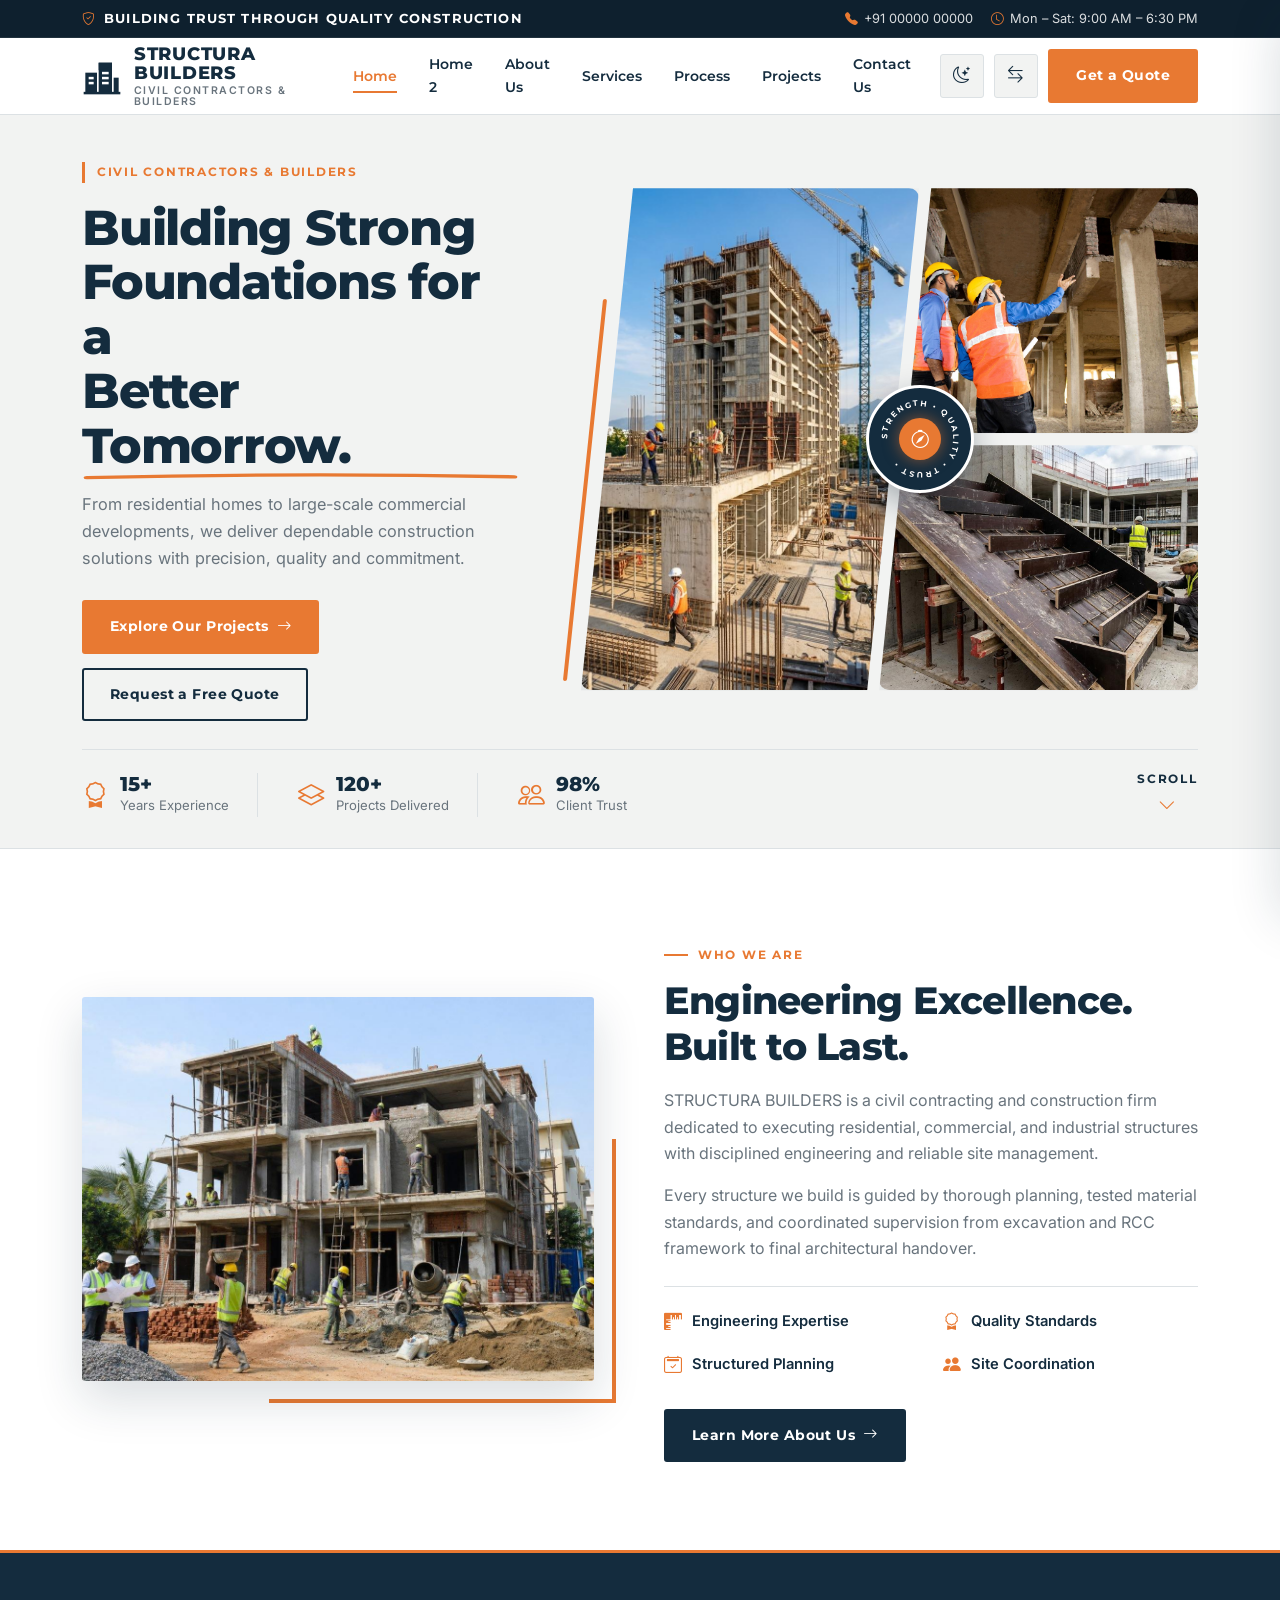
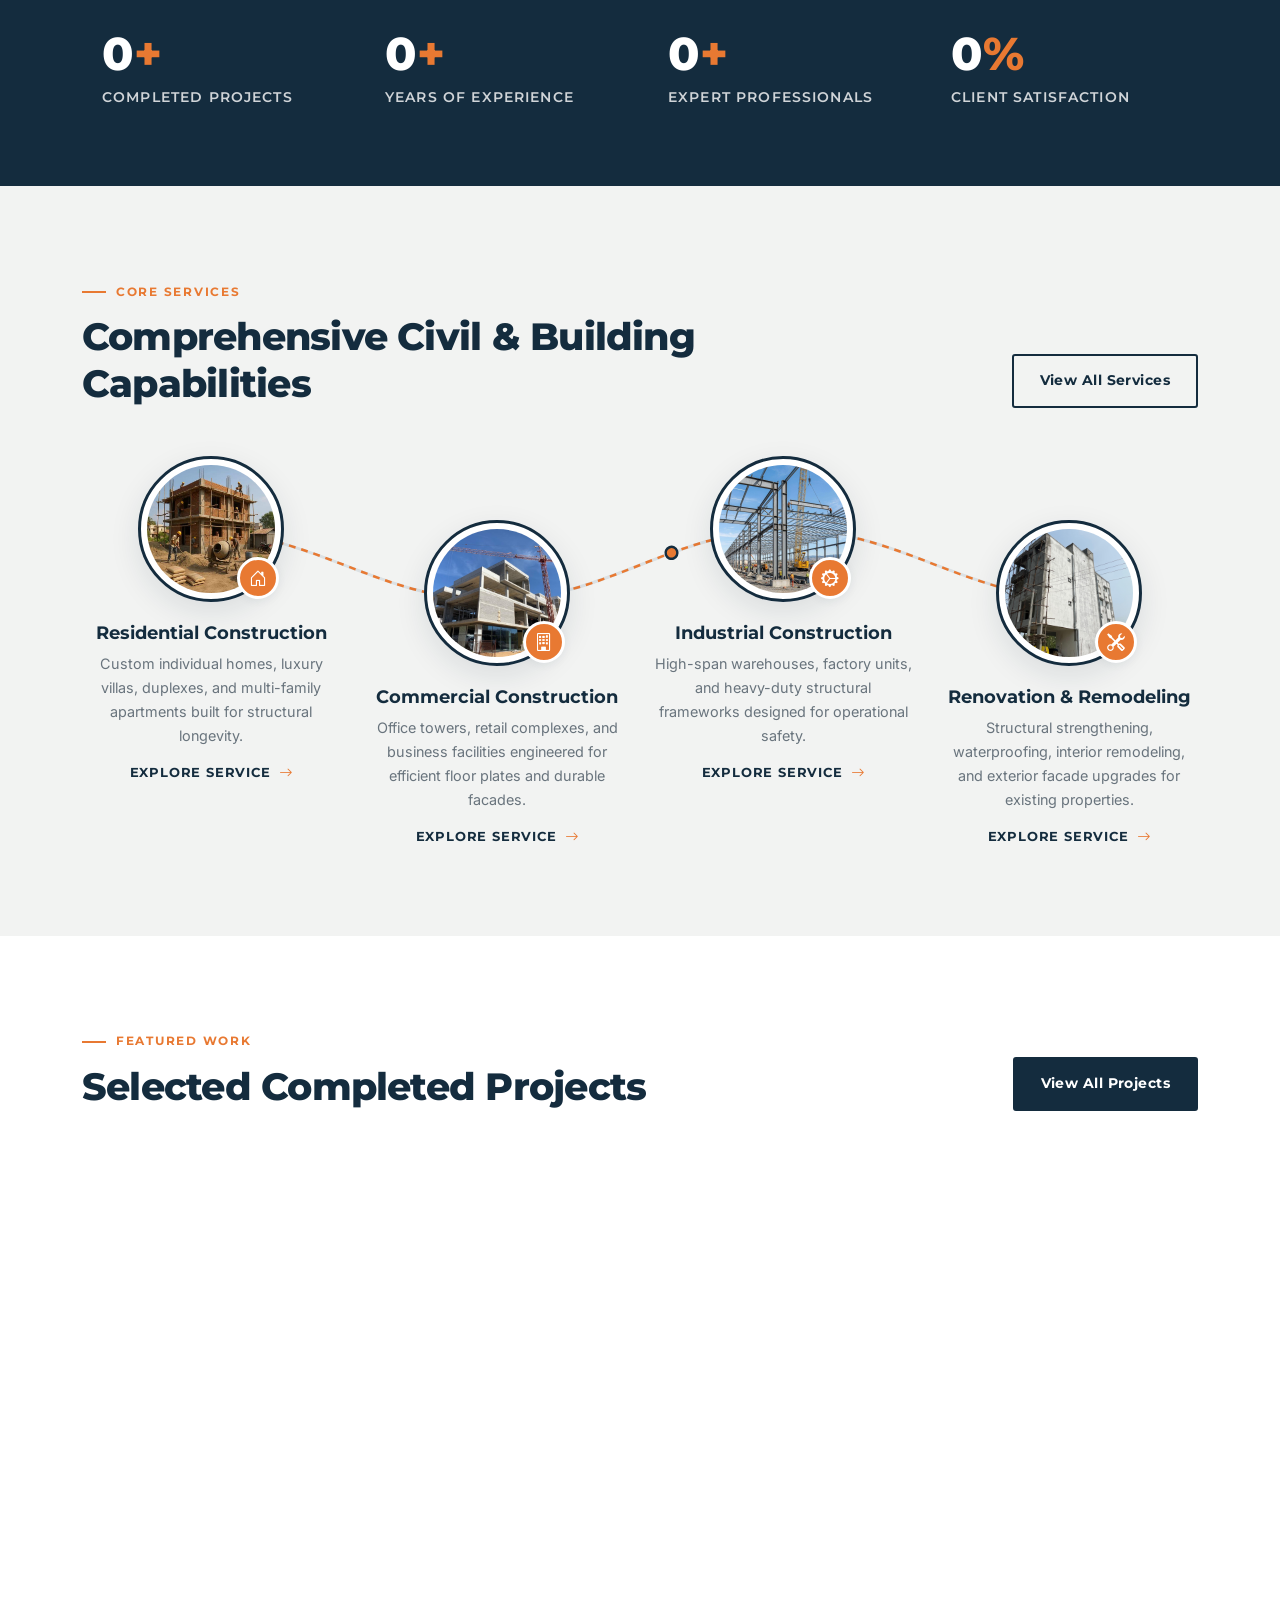
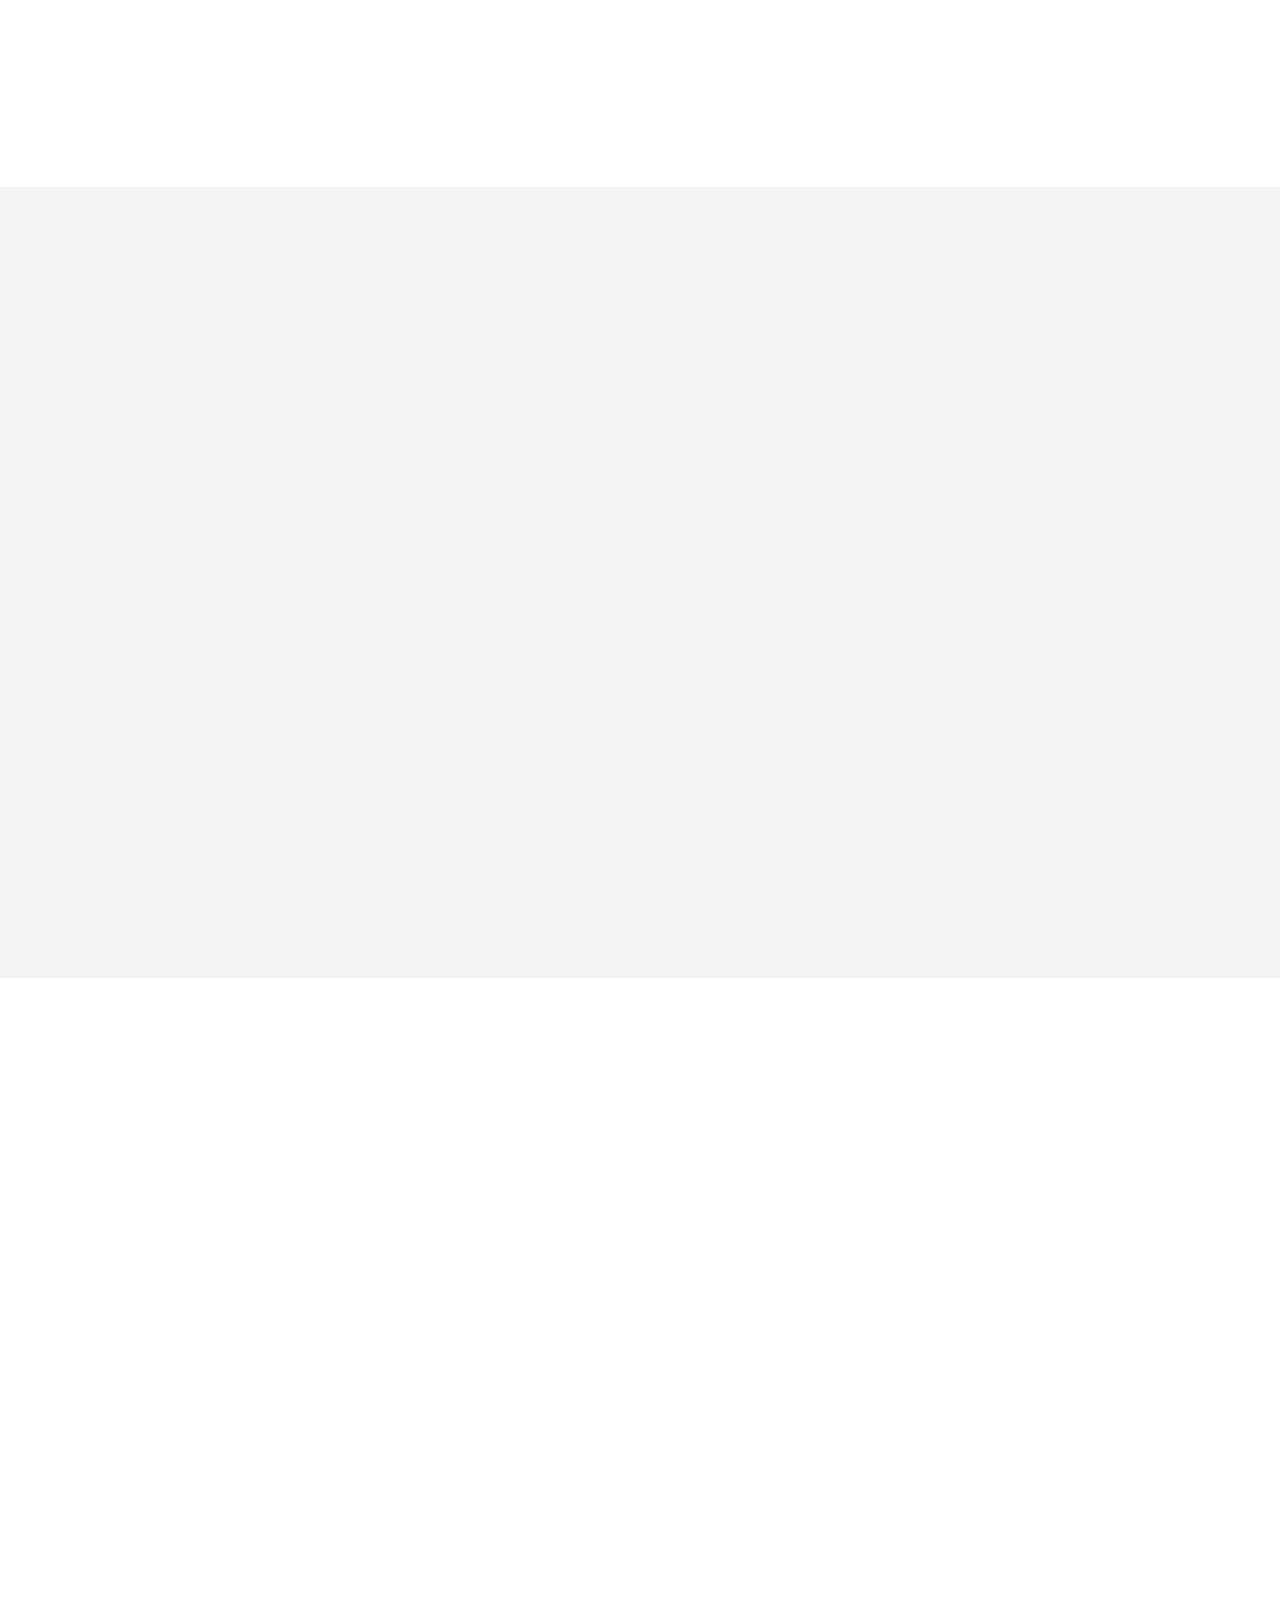
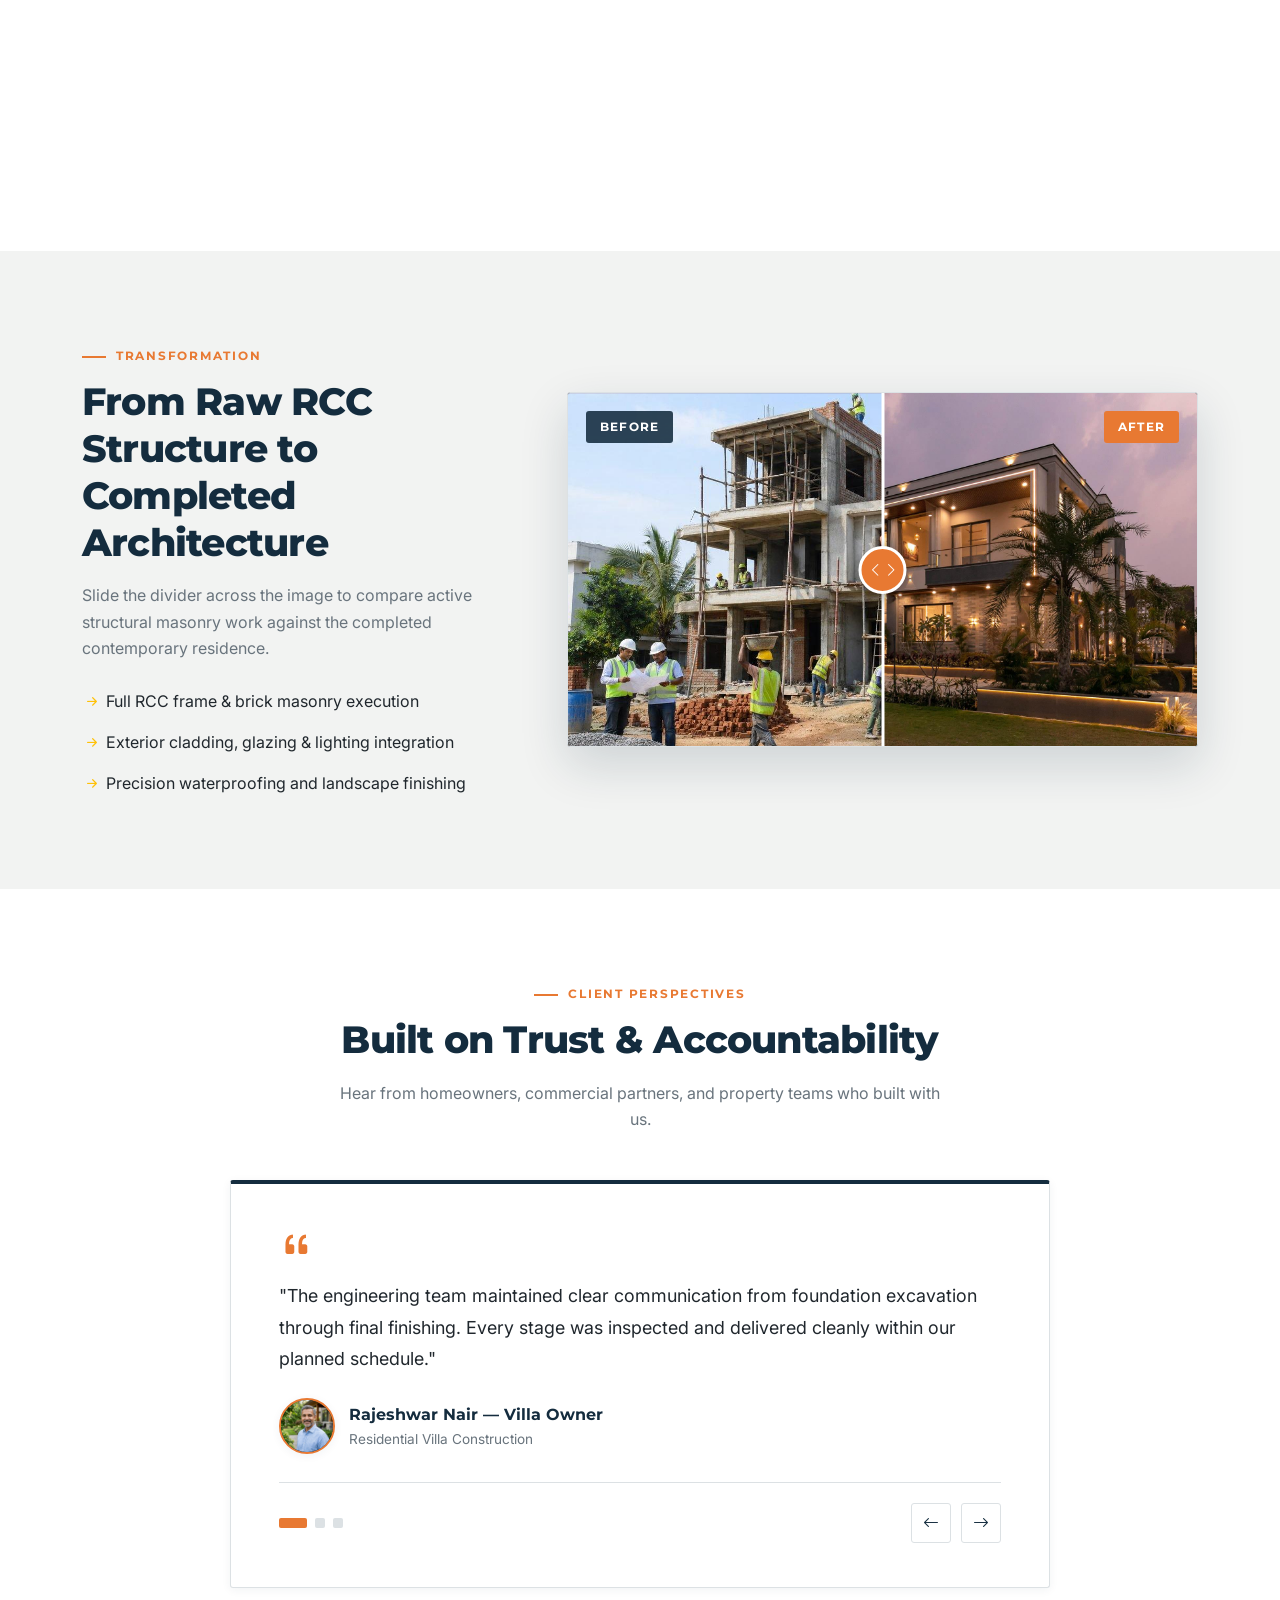
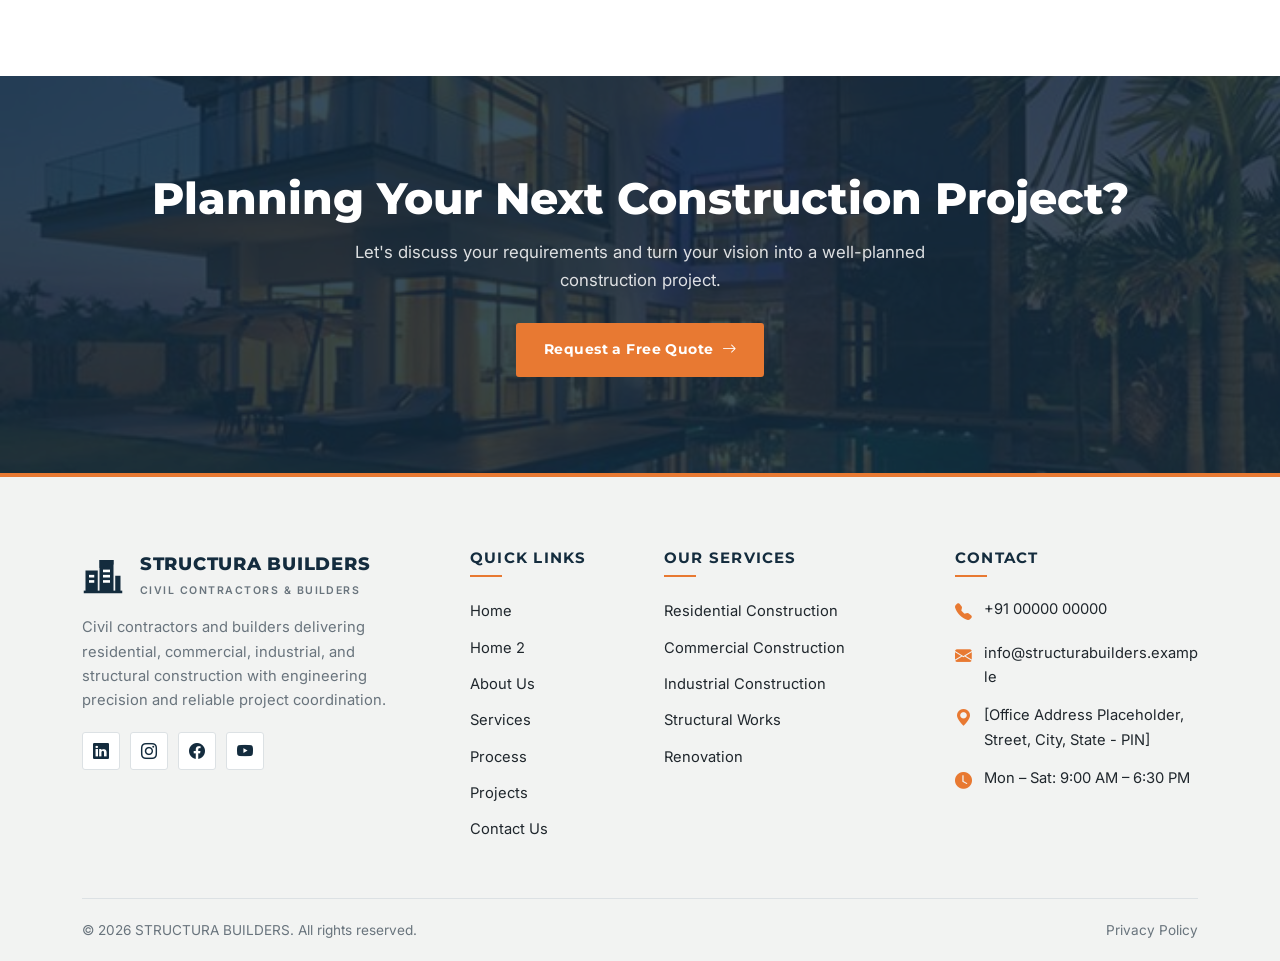
==== commit 068cc48e: "2nd comit" ====
--- a/index.html
+++ b/index.html
@@ -60,6 +60,7 @@
             <li><a href="home-2.html" class="nav-link-item">Home 2</a></li>
             <li><a href="about.html" class="nav-link-item">About Us</a></li>
             <li><a href="services.html" class="nav-link-item">Services</a></li>
+            <li><a href="process.html" class="nav-link-item">Process</a></li>
             <li><a href="projects.html" class="nav-link-item">Projects</a></li>
             <li><a href="contact.html" class="nav-link-item">Contact Us</a></li>
           </ul>
@@ -95,6 +96,7 @@
       <li><a href="home-2.html">Home 2 <i class="bi bi-chevron-right" aria-hidden="true"></i></a></li>
       <li><a href="about.html">About Us <i class="bi bi-chevron-right" aria-hidden="true"></i></a></li>
       <li><a href="services.html">Services <i class="bi bi-chevron-right" aria-hidden="true"></i></a></li>
+      <li><a href="process.html">Process <i class="bi bi-chevron-right" aria-hidden="true"></i></a></li>
       <li><a href="projects.html">Projects <i class="bi bi-chevron-right" aria-hidden="true"></i></a></li>
       <li><a href="contact.html">Contact Us <i class="bi bi-chevron-right" aria-hidden="true"></i></a></li>
     </ul>
@@ -693,6 +695,7 @@
             <li><a href="home-2.html">Home 2</a></li>
             <li><a href="about.html">About Us</a></li>
             <li><a href="services.html">Services</a></li>
+            <li><a href="process.html">Process</a></li>
             <li><a href="projects.html">Projects</a></li>
             <li><a href="contact.html">Contact Us</a></li>
           </ul>
--- a/assets/css/style.css
+++ b/assets/css/style.css
@@ -1050,12 +1050,37 @@
 }
 
 @media (max-width: 991.98px) {
+  .top-announcement {
+    padding: 7px 0;
+    font-size: 0.74rem;
+    overflow: hidden;
+  }
+  .top-announcement .container {
+    max-width: 100%;
+    padding: 0;
+  }
+  .top-announcement .announcement-inner {
+    display: inline-flex;
+    width: max-content;
+    flex-wrap: nowrap;
+    justify-content: flex-start;
+    gap: 24px;
+    white-space: nowrap;
+    animation: announcementMarquee 16s linear infinite;
+  }
+  .top-announcement:hover .announcement-inner,
+  .top-announcement:active .announcement-inner {
+    animation-play-state: paused;
+  }
+  .announcement-tagline,
+  .announcement-meta {
+    flex-shrink: 0;
+  }
+  [dir="rtl"] .top-announcement .announcement-inner {
+    animation-name: announcementMarqueeRtl;
+  }
   .section-pad {
     padding: 68px 0;
-  }
-  .announcement-inner {
-    justify-content: center;
-    text-align: center;
   }
   .section-title,
   .section-lead {
@@ -1086,6 +1111,16 @@
   .process-step-card {
     text-align: start;
   }
+}
+
+@keyframes announcementMarquee {
+  0% { transform: translateX(100vw); }
+  100% { transform: translateX(-100%); }
+}
+
+@keyframes announcementMarqueeRtl {
+  0% { transform: translateX(-100vw); }
+  100% { transform: translateX(100%); }
 }
 
 @media (max-width: 575.98px) {
@@ -1347,9 +1382,22 @@
   border-color: #22384a;
 }
 
+[data-theme="dark"] .mobile-drawer-header,
+[data-theme="dark"] .mobile-drawer-footer {
+  border-color: #22384a;
+}
+
+[data-theme="dark"] .mobile-nav-list a:hover,
+[data-theme="dark"] .mobile-nav-list a.active {
+  background: #1a3246;
+  color: var(--orange);
+  border-left-color: var(--orange);
+}
+
 [data-theme="dark"] .brand-lockup img,
 [data-theme="dark"] .footer-brand img {
-  filter: brightness(0) invert(0.96);
+  content: url("../images/logo/structura-logo-white.svg");
+  filter: none;
 }
 
 [data-theme="dark"] .site-footer {
@@ -1379,12 +1427,23 @@
   color: var(--white);
 }
 
+[data-theme="dark"] .footer-socials a:hover {
+  background: var(--orange);
+  border-color: var(--orange);
+  color: var(--white);
+}
+
 [data-theme="dark"] .footer-bottom {
   border-top-color: rgba(255, 255, 255, 0.12);
 }
 
 [data-theme="dark"] .bg-light-concrete {
   background-color: #132636;
+}
+
+[data-theme="dark"] .bg-white {
+  background-color: #162b3d !important;
+  border-color: #264157 !important;
 }
 
 [data-theme="dark"] .service-panel,
@@ -1454,6 +1513,17 @@
   color: #7f91a1;
 }
 
+[data-theme="dark"] input[type="date"],
+[data-theme="dark"] input[type="time"],
+[data-theme="dark"] input[type="datetime-local"] {
+  color-scheme: dark;
+}
+
+[data-theme="dark"] input[type="date"]::-webkit-calendar-picker-indicator {
+  opacity: 0.92;
+  cursor: pointer;
+}
+
 [data-theme="dark"] .btn-outline-navy {
   color: #f3f6f8;
   border-color: #466885;
--- a/assets/css/home.css
+++ b/assets/css/home.css
@@ -367,6 +367,10 @@
   border-bottom-color: #22384a;
 }
 
+[data-theme="dark"] .home-hero h1 {
+  color: #f3f6f8;
+}
+
 [data-theme="dark"] .hero-mini-val {
   color: #f3f6f8;
 }
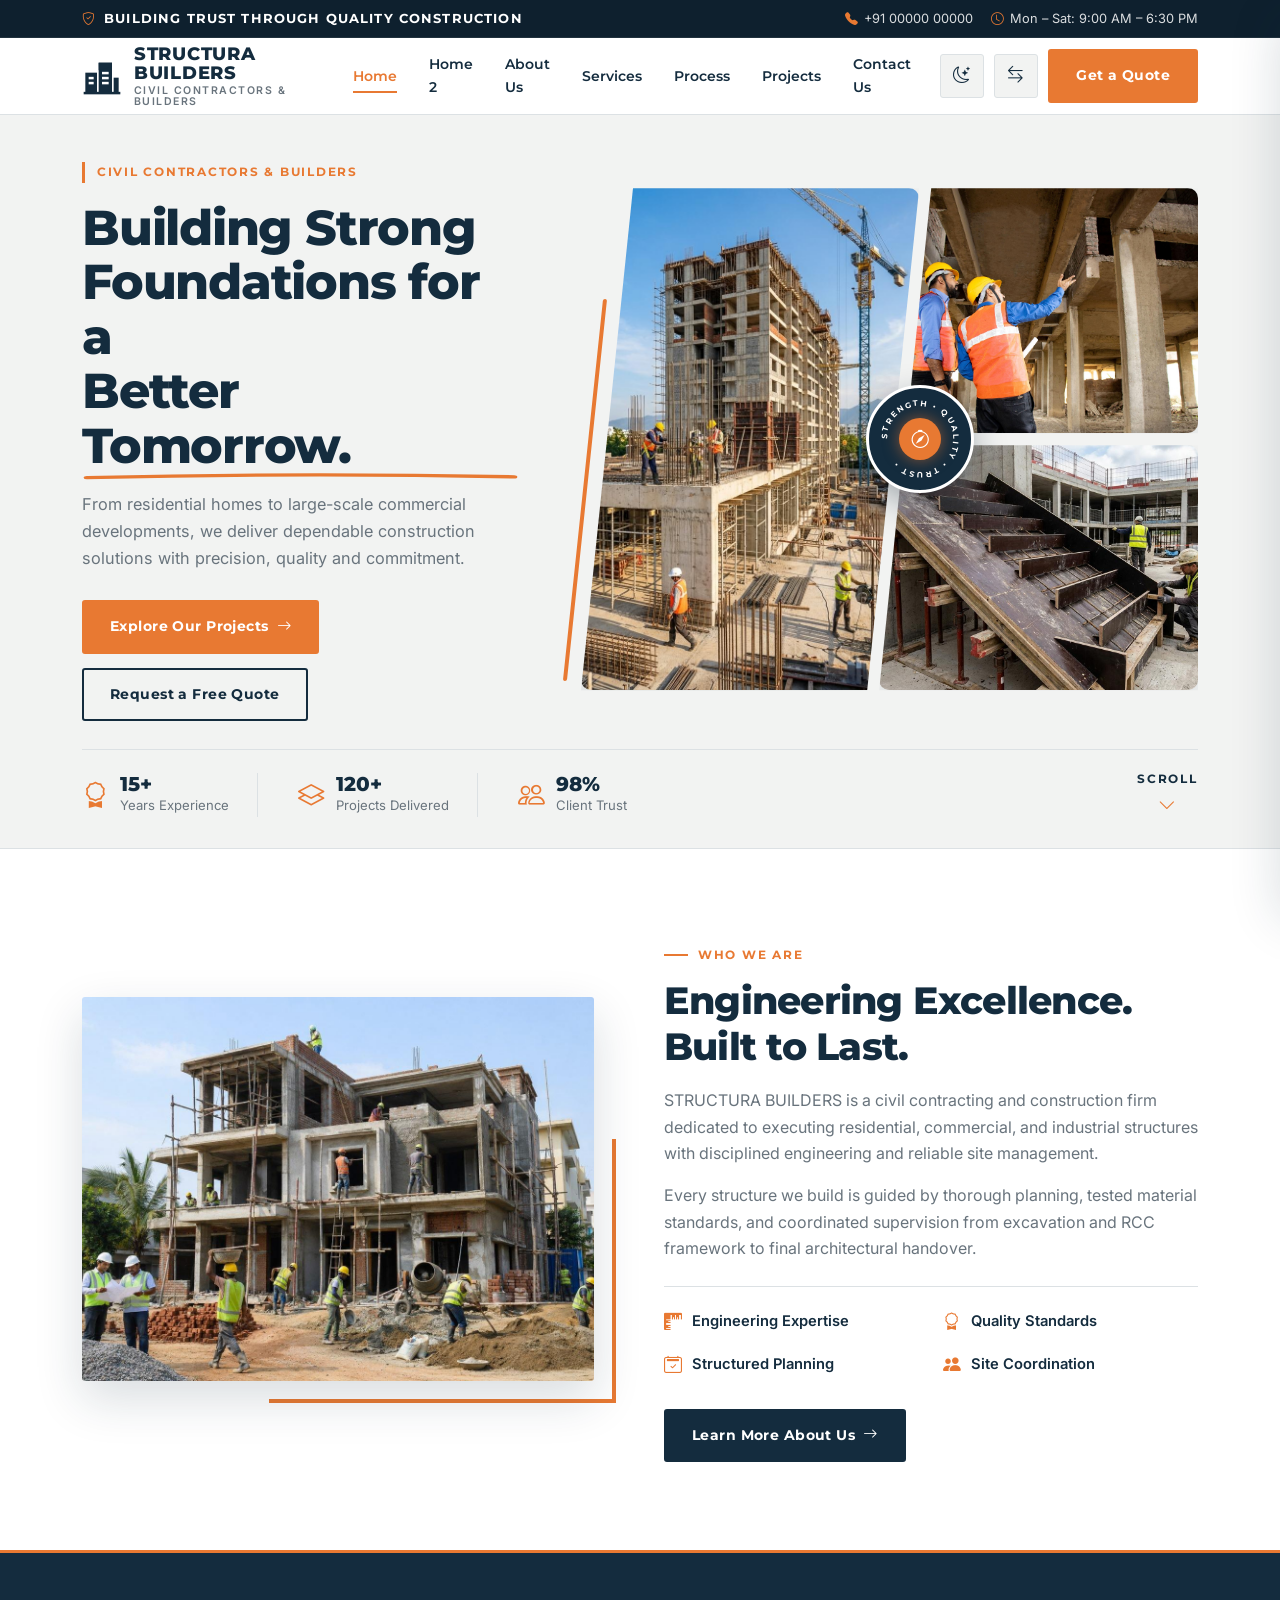
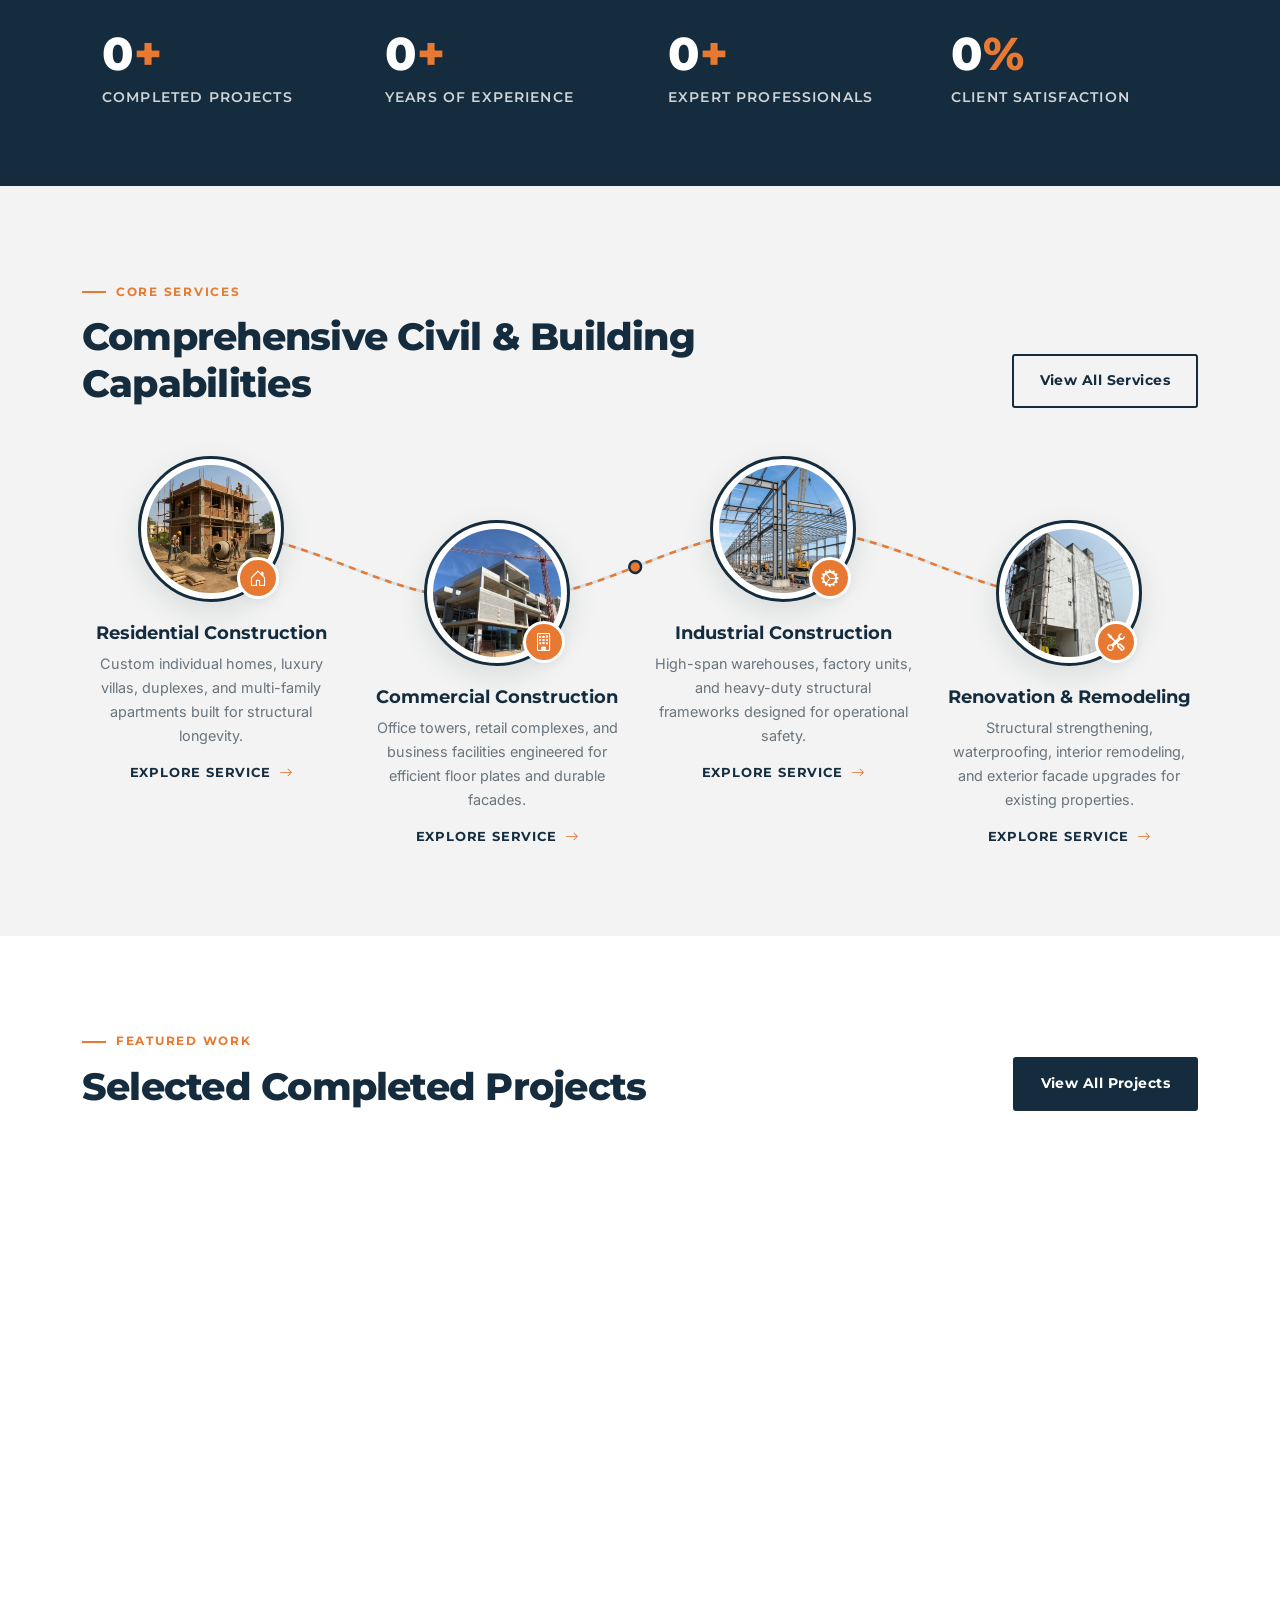
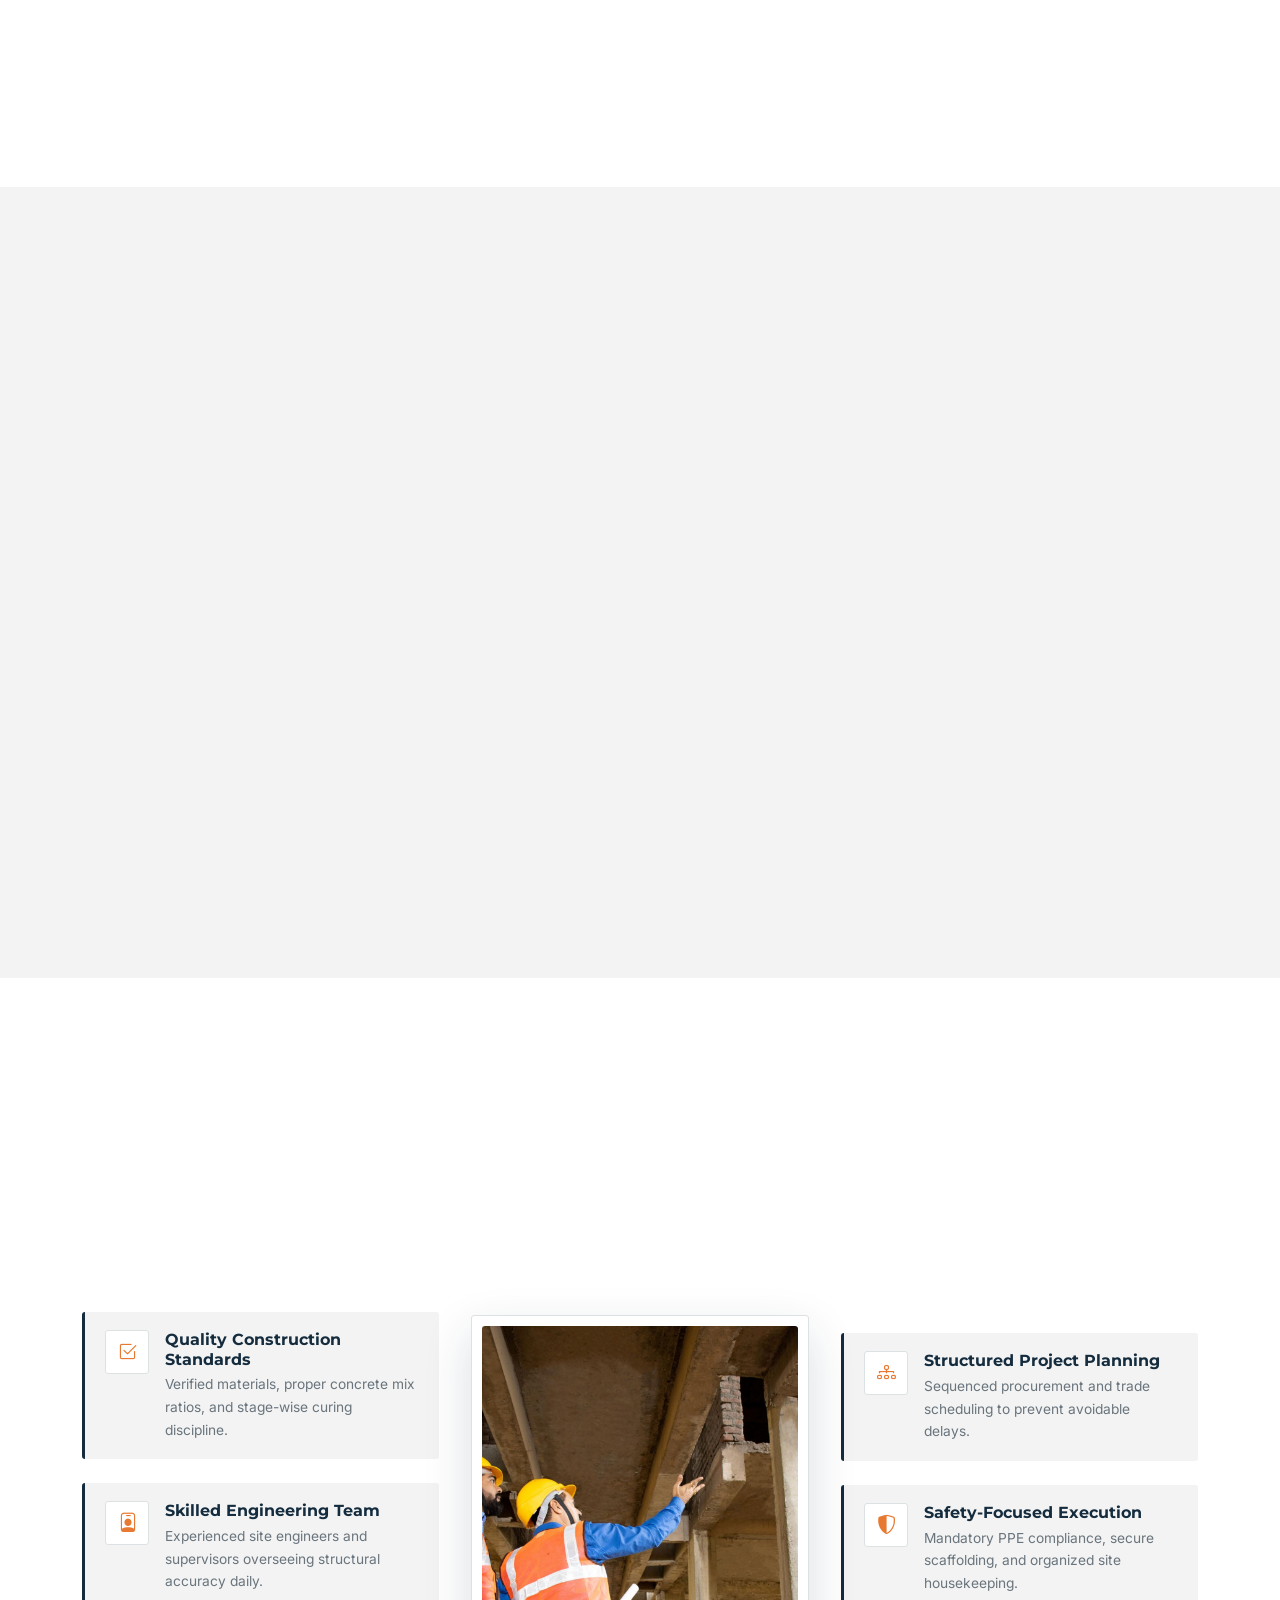
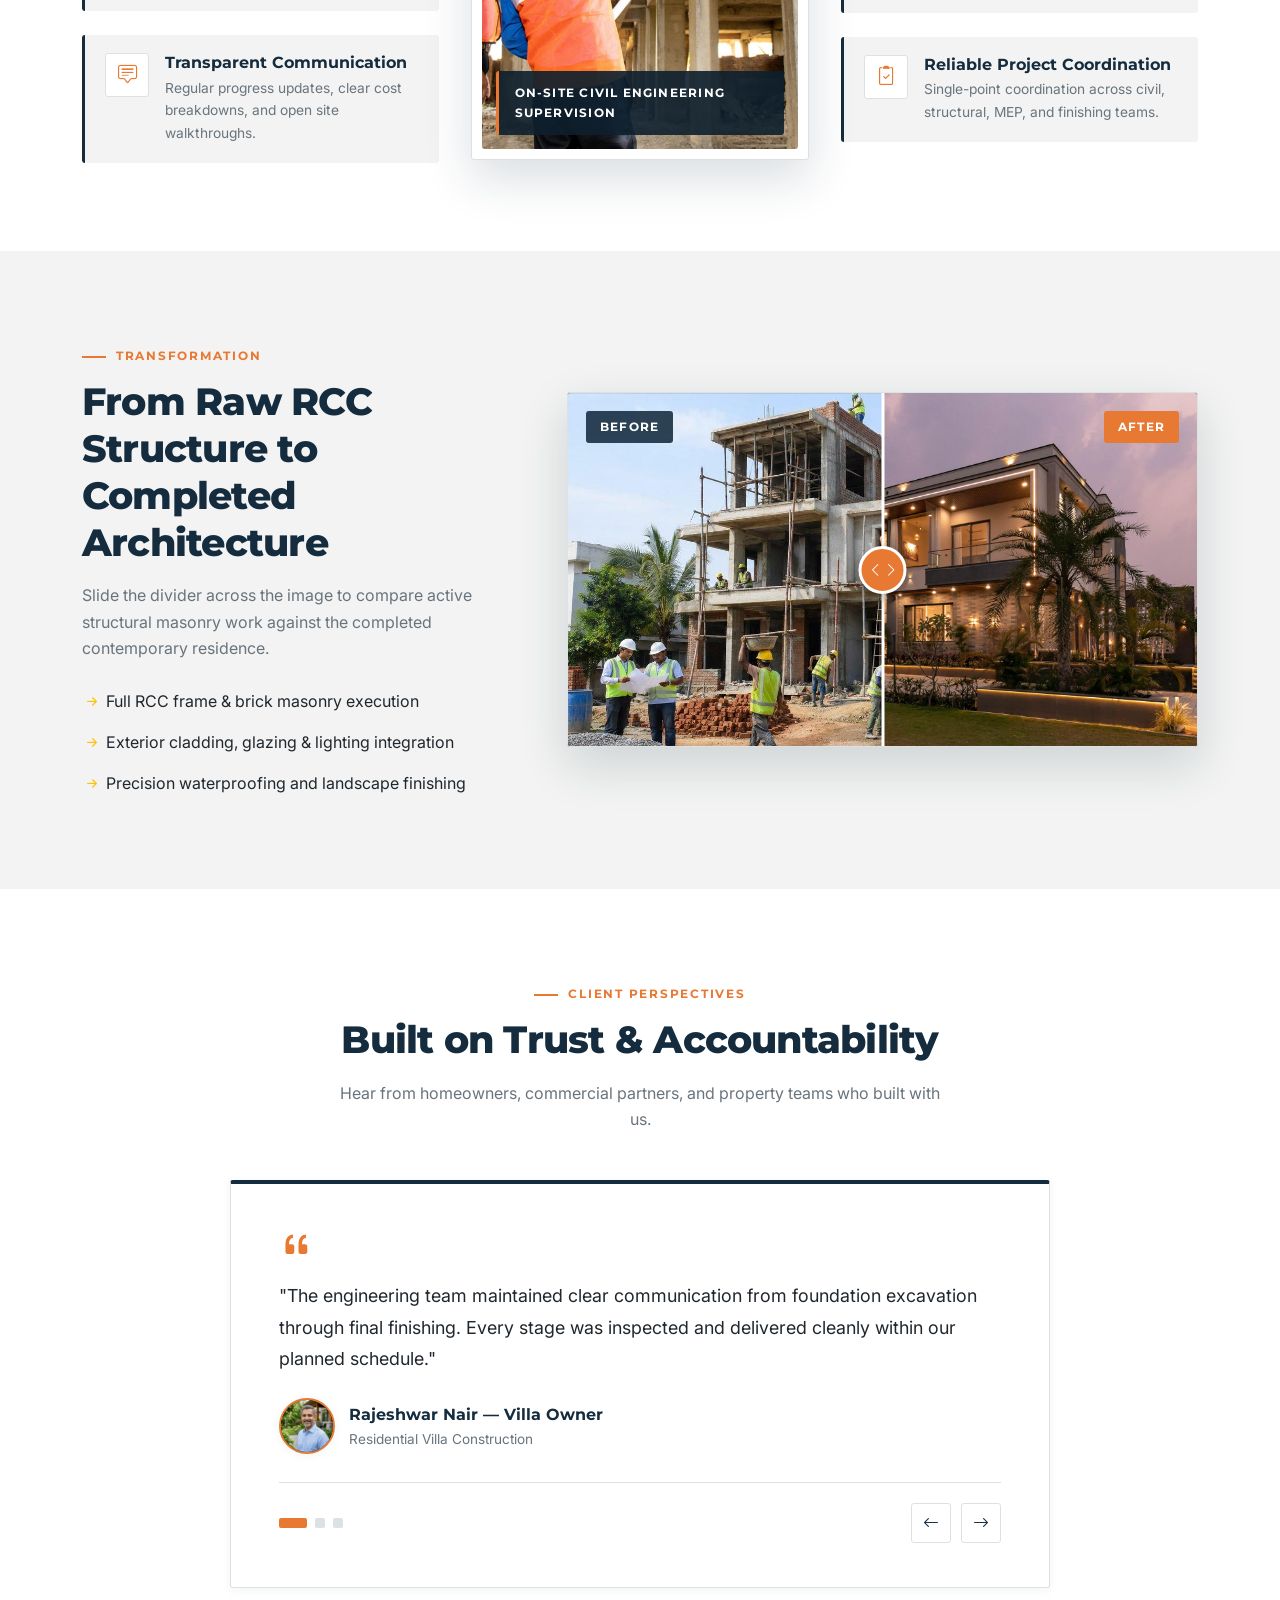
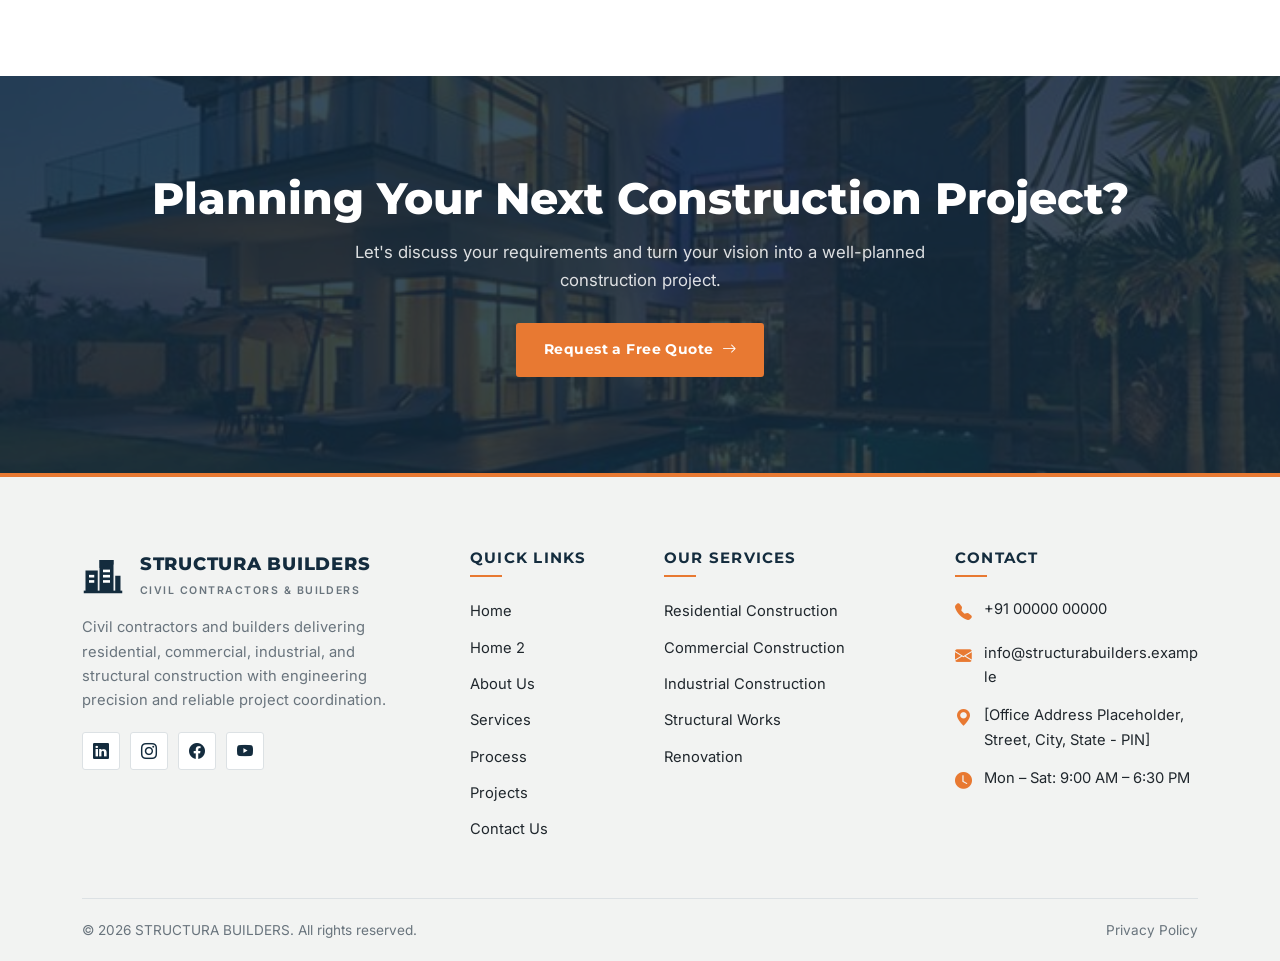
==== commit 9409f9e1: "3rd comit" ====
--- a/index.html
+++ b/index.html
@@ -8,7 +8,7 @@
   <meta property="og:title" content="STRUCTURA BUILDERS | Civil Contractor &amp; Construction Company">
   <meta property="og:description" content="Dependable residential, commercial, and industrial construction solutions delivered with precision, quality, and engineering expertise.">
   <meta property="og:type" content="website">
-  <link rel="icon" type="image/svg+xml" href="assets/images/logo/structura-logo.svg">
+  <link rel="icon" type="image/svg+xml" href="assets/images/structura-logo.svg">
 
   <!-- Google Fonts -->
   <link rel="preconnect" href="https://fonts.googleapis.com">
@@ -21,7 +21,6 @@
 
   <!-- Custom Styles -->
   <link rel="stylesheet" href="assets/css/style.css">
-  <link rel="stylesheet" href="assets/css/home.css">
 </head>
 <body>
   <a href="#mainContent" class="skip-link">Skip to main content</a>
@@ -47,7 +46,7 @@
     <div class="container">
       <div class="navbar-wrap">
         <a href="index.html" class="brand-lockup" aria-label="STRUCTURA BUILDERS Home">
-          <img src="assets/images/logo/structura-logo.svg" alt="STRUCTURA BUILDERS Logo" width="40" height="40">
+          <img src="assets/images/structura-logo.svg" alt="STRUCTURA BUILDERS Logo" width="40" height="40">
           <span class="brand-text">
             <span class="brand-name">STRUCTURA BUILDERS</span>
             <span class="brand-sub">Civil Contractors &amp; Builders</span>
@@ -140,16 +139,16 @@
             <div class="hero-collage-grid">
               <div class="hero-collage-main">
                 <div class="hero-collage-main-inner">
-                  <img src="assets/images/hero/hero-home.jpg" alt="Multi-story construction site with tower crane and structural crew">
+                  <img src="assets/images/hero-home.jpg" alt="Multi-story construction site with tower crane and structural crew">
                   <span class="hero-collage-tag" style="left: 28px;">Multi-Story RCC</span>
                 </div>
               </div>
               <div class="hero-collage-sub">
-                <img src="assets/images/engineering-team/engineers-rcc-inspection.jpg" alt="Civil engineers inspecting structural RCC beams on site">
+                <img src="assets/images/engineers-rcc-inspection.jpg" alt="Civil engineers inspecting structural RCC beams on site">
                 <span class="hero-collage-tag">Site Supervision</span>
               </div>
               <div class="hero-collage-sub">
-                <img src="assets/images/construction-process/staircase-formwork.jpg" alt="Steel reinforcement and concrete formwork construction">
+                <img src="assets/images/staircase-formwork.jpg" alt="Steel reinforcement and concrete formwork construction">
                 <span class="hero-collage-tag">Formwork &amp; Steel</span>
               </div>
 
@@ -209,7 +208,7 @@
         <div class="row align-items-center g-5">
           <div class="col-lg-6" data-reveal>
             <div class="intro-media-frame">
-              <img src="assets/images/residential/villa-under-construction.jpg" alt="Civil engineers reviewing structural blueprints at an active residential construction site">
+              <img src="assets/images/villa-under-construction.jpg" alt="Civil engineers reviewing structural blueprints at an active residential construction site">
             </div>
           </div>
           <div class="col-lg-6" data-reveal>
@@ -302,7 +301,7 @@
           <div class="home-services-wave-grid">
             <article class="home-service-node">
               <div class="home-service-circle">
-                <img src="assets/images/residential/house-masonry-work.jpg" alt="Residential house construction with brick masonry and concrete mixer">
+                <img src="assets/images/house-masonry-work.jpg" alt="Residential house construction with brick masonry and concrete mixer">
                 <span class="home-service-badge"><i class="bi bi-house-door" aria-hidden="true"></i></span>
               </div>
               <h3>Residential Construction</h3>
@@ -312,7 +311,7 @@
 
             <article class="home-service-node">
               <div class="home-service-circle">
-                <img src="assets/images/commercial/commercial-complex-site.jpg" alt="Commercial building under construction with tower crane">
+                <img src="assets/images/commercial-complex-site.jpg" alt="Commercial building under construction with tower crane">
                 <span class="home-service-badge"><i class="bi bi-building" aria-hidden="true"></i></span>
               </div>
               <h3>Commercial Construction</h3>
@@ -322,7 +321,7 @@
 
             <article class="home-service-node">
               <div class="home-service-circle">
-                <img src="assets/images/industrial/industrial-steel-frame.jpg" alt="Industrial warehouse steel portal frame erection with crane">
+                <img src="assets/images/industrial-steel-frame.jpg" alt="Industrial warehouse steel portal frame erection with crane">
                 <span class="home-service-badge"><i class="bi bi-gear-wide-connected" aria-hidden="true"></i></span>
               </div>
               <h3>Industrial Construction</h3>
@@ -332,7 +331,7 @@
 
             <article class="home-service-node">
               <div class="home-service-circle">
-                <img src="assets/images/renovation/exterior-plastering-scaffold.jpg" alt="Building renovation and exterior plastering with scaffolding">
+                <img src="assets/images/exterior-plastering-scaffold.jpg" alt="Building renovation and exterior plastering with scaffolding">
                 <span class="home-service-badge"><i class="bi bi-tools" aria-hidden="true"></i></span>
               </div>
               <h3>Renovation &amp; Remodeling</h3>
@@ -363,9 +362,9 @@
                data-title="The Courtyard Concrete Residence"
                data-category="Residential"
                data-location="Indiranagar, Bengaluru"
-               data-image="assets/images/completed-projects/contemporary-villa-dusk.jpg"
+               data-image="assets/images/contemporary-villa-dusk.jpg"
                data-desc="A contemporary two-story residence featuring exposed concrete cladding, cantilevered balconies, and integrated landscape water court.">
-            <img src="assets/images/completed-projects/contemporary-villa-dusk.jpg" alt="Completed contemporary concrete villa with warm architectural lighting">
+            <img src="assets/images/contemporary-villa-dusk.jpg" alt="Completed contemporary concrete villa with warm architectural lighting">
             <div class="featured-project-overlay">
               <span class="featured-project-cat">Residential</span>
               <h3>The Courtyard Concrete Residence</h3>
@@ -379,9 +378,9 @@
                data-title="Struzon Corporate Hub"
                data-category="Commercial"
                data-location="HITEC City, Hyderabad"
-               data-image="assets/images/completed-projects/modern-office-building.jpg"
+               data-image="assets/images/modern-office-building.jpg"
                data-desc="Modern commercial office building with structural glazing curtain wall, timber-textured cladding, and precision RCC core.">
-            <img src="assets/images/completed-projects/modern-office-building.jpg" alt="Completed modern commercial glass and wood-clad office building">
+            <img src="assets/images/modern-office-building.jpg" alt="Completed modern commercial glass and wood-clad office building">
             <div class="featured-project-overlay">
               <span class="featured-project-cat">Commercial</span>
               <h3>Struzon Corporate Hub</h3>
@@ -395,9 +394,9 @@
                data-title="Skyline Cantilever Villa"
                data-category="Residential"
                data-location="Baner, Pune"
-               data-image="assets/images/completed-projects/blue-hour-villa.jpg"
+               data-image="assets/images/blue-hour-villa.jpg"
                data-desc="Architectural luxury villa engineered with deep RCC cantilevers, floor-to-ceiling glazing, and custom timber sun-shading screens.">
-            <img src="assets/images/completed-projects/blue-hour-villa.jpg" alt="Completed modern architectural villa at blue hour with glass living room">
+            <img src="assets/images/blue-hour-villa.jpg" alt="Completed modern architectural villa at blue hour with glass living room">
             <div class="featured-project-overlay">
               <span class="featured-project-cat">Residential</span>
               <h3>Skyline Cantilever Villa</h3>
@@ -498,7 +497,7 @@
           </div>
 
           <div class="why-center-frame">
-            <img src="assets/images/engineering-team/engineers-rcc-inspection.jpg" class="why-choose-img" alt="Civil engineers in safety helmets and high-visibility vests inspecting RCC beams and columns">
+            <img src="assets/images/engineers-rcc-inspection.jpg" class="why-choose-img" alt="Civil engineers in safety helmets and high-visibility vests inspecting RCC beams and columns">
             <div class="why-center-caption">On-Site Civil Engineering Supervision</div>
           </div>
 
@@ -546,10 +545,10 @@
           <div class="col-lg-7" data-reveal>
             <div class="ba-slider" data-ba-slider aria-label="Before and after construction comparison">
               <div class="ba-img-wrap">
-                <img src="assets/images/completed-projects/twilight-luxury-villa.jpg" alt="Completed modern luxury villa with architectural facade lighting">
+                <img src="assets/images/twilight-luxury-villa.jpg" alt="Completed modern luxury villa with architectural facade lighting">
               </div>
               <div class="ba-img-wrap ba-before-wrap">
-                <img src="assets/images/residential/villa-under-construction.jpg" alt="Villa during active RCC and brick masonry construction">
+                <img src="assets/images/villa-under-construction.jpg" alt="Villa during active RCC and brick masonry construction">
               </div>
               <span class="ba-label ba-label-before">Before</span>
               <span class="ba-label ba-label-after">After</span>
@@ -580,7 +579,7 @@
           <div class="testimonial-slide is-active">
             <p class="testimonial-text">"The engineering team maintained clear communication from foundation excavation through final finishing. Every stage was inspected and delivered cleanly within our planned schedule."</p>
             <div class="testimonial-author-row">
-              <div class="testimonial-avatar"><img src="assets/images/engineering-team/client-1.jpg" alt="Rajeshwar Nair"></div>
+              <div class="testimonial-avatar"><img src="assets/images/client-1.jpg" alt="Rajeshwar Nair"></div>
               <div>
                 <div class="testimonial-author">Rajeshwar Nair — Villa Owner</div>
                 <div class="testimonial-project">Residential Villa Construction</div>
@@ -591,7 +590,7 @@
           <div class="testimonial-slide">
             <p class="testimonial-text">"Our commercial facility required strict structural coordination and timely concrete pours. STRUCTURA BUILDERS kept the site organized, safe, and transparent on quantities."</p>
             <div class="testimonial-author-row">
-              <div class="testimonial-avatar"><img src="assets/images/engineering-team/client-2.jpg" alt="Ananya Krishnan"></div>
+              <div class="testimonial-avatar"><img src="assets/images/client-2.jpg" alt="Ananya Krishnan"></div>
               <div>
                 <div class="testimonial-author">Ananya Krishnan — Operations Director</div>
                 <div class="testimonial-project">Commercial Office Building</div>
@@ -602,7 +601,7 @@
           <div class="testimonial-slide">
             <p class="testimonial-text">"From structural repairs to complete exterior upgrades, the renovation crew handled every detail professionally and left the property ready for immediate occupancy."</p>
             <div class="testimonial-author-row">
-              <div class="testimonial-avatar"><img src="assets/images/engineering-team/client-3.jpg" alt="Karthik Subramanian"></div>
+              <div class="testimonial-avatar"><img src="assets/images/client-3.jpg" alt="Karthik Subramanian"></div>
               <div>
                 <div class="testimonial-author">Karthik Subramanian — Property Manager</div>
                 <div class="testimonial-project">Renovation &amp; Structural Remodeling</div>
@@ -630,7 +629,7 @@
     </section>
 
     <!-- Section 10: Final CTA -->
-    <section class="closing-cta" style="background-image: url('assets/images/completed-projects/resort-villa-sunset.jpg');">
+    <section class="closing-cta" style="background-image: url('assets/images/resort-villa-sunset.jpg');">
       <div class="container" data-reveal>
         <h2>Planning Your Next Construction Project?</h2>
         <p>Let's discuss your requirements and turn your vision into a well-planned construction project.</p>
@@ -673,7 +672,7 @@
       <div class="row g-4 g-lg-5">
         <div class="col-lg-4">
           <div class="footer-brand d-flex align-items-center gap-3">
-            <img src="assets/images/logo/structura-logo.svg" alt="STRUCTURA BUILDERS Logo" width="42" height="42">
+            <img src="assets/images/structura-logo.svg" alt="STRUCTURA BUILDERS Logo" width="42" height="42">
             <div>
               <div class="footer-brand-name">STRUCTURA BUILDERS</div>
               <div class="footer-tagline">Civil Contractors &amp; Builders</div>
@@ -742,6 +741,5 @@
   <!-- Scripts -->
   <script src="https://cdn.jsdelivr.net/npm/bootstrap@5.3.3/dist/js/bootstrap.bundle.min.js"></script>
   <script src="assets/js/main.js"></script>
-  <script src="assets/js/home.js"></script>
 </body>
 </html>
--- a/assets/css/style.css
+++ b/assets/css/style.css
@@ -1396,7 +1396,7 @@
 
 [data-theme="dark"] .brand-lockup img,
 [data-theme="dark"] .footer-brand img {
-  content: url("../images/logo/structura-logo-white.svg");
+  content: url("../images/structura-logo-white.svg");
   filter: none;
 }
 
@@ -1547,3 +1547,5566 @@
 [data-theme="dark"] .intro-pillars {
   border-color: #264157 !important;
 }
+
+/* ==========================================================================
+   MERGED FROM: home.css
+   ========================================================================== */
+/* ==========================================================================
+   HOME PAGE (index.html) — Specific Section Styles
+   ========================================================================== */
+
+/* Section 1: Architectural 3-Image Split Hero */
+.home-hero {
+  position: relative;
+  background-color: var(--light-concrete);
+  padding: 42px 0 28px;
+  border-bottom: 1px solid var(--border);
+}
+
+.home-hero-eyebrow {
+  display: inline-flex;
+  align-items: center;
+  gap: 10px;
+  font-family: var(--font-heading);
+  font-size: 0.78rem;
+  font-weight: 700;
+  letter-spacing: 0.14em;
+  text-transform: uppercase;
+  color: var(--orange);
+  padding-left: 12px;
+  border-left: 3px solid var(--orange);
+  margin-bottom: 18px;
+}
+
+[dir="rtl"] .home-hero-eyebrow {
+  padding-left: 0;
+  padding-right: 12px;
+  border-left: none;
+  border-right: 3px solid var(--orange);
+}
+
+.home-hero h1 {
+  color: var(--navy);
+  font-size: clamp(2.1rem, 3.8vw, 3.15rem);
+  font-weight: 800;
+  line-height: 1.12;
+  letter-spacing: -0.025em;
+  margin-bottom: 18px;
+}
+
+.hero-underline-accent {
+  position: relative;
+  display: inline-block;
+}
+
+.hero-underline-svg {
+  position: absolute;
+  left: 0;
+  bottom: -8px;
+  width: 100%;
+  height: 10px;
+  pointer-events: none;
+}
+
+.home-hero p.hero-subtext {
+  color: var(--grey);
+  font-size: 1.02rem;
+  max-width: 500px;
+  margin-bottom: 28px;
+}
+
+.hero-actions {
+  display: flex;
+  flex-wrap: wrap;
+  gap: 14px;
+}
+
+/* Right 3-Image Slanted Architectural Collage (Exact 6deg Parallel Geometry) */
+.hero-collage-grid {
+  display: grid;
+  grid-template-columns: 1.32fr 1fr;
+  grid-template-rows: 245px 245px;
+  gap: 12px;
+  position: relative;
+}
+
+.hero-collage-main {
+  grid-row: 1 / 3;
+  position: relative;
+  padding-left: 14px;
+}
+
+.hero-collage-main::before {
+  content: "";
+  position: absolute;
+  left: 16px;
+  top: 22%;
+  bottom: 2%;
+  width: 4px;
+  background: var(--orange);
+  transform: skewX(-6deg);
+  z-index: 2;
+  border-radius: 2px;
+  animation: heroEdgePulse 2.8s ease-in-out infinite;
+}
+
+@keyframes heroEdgePulse {
+  0%, 100% { opacity: 0.78; filter: brightness(1); }
+  50% { opacity: 1; filter: brightness(1.25); }
+}
+
+.hero-collage-main-inner {
+  width: 100%;
+  height: 100%;
+  border-radius: 10px;
+  overflow: hidden;
+  clip-path: polygon(52px 0, 100% 0, calc(100% - 52px) 100%, 0 100%);
+  box-shadow: var(--shadow-lg);
+  transition: transform var(--transition), box-shadow var(--transition), filter 0.35s ease;
+}
+
+.hero-collage-main-inner img,
+.hero-collage-sub img {
+  width: 100%;
+  height: 100%;
+  object-fit: cover;
+  display: block;
+  transition: transform 0.55s cubic-bezier(0.22, 1, 0.36, 1), filter 0.35s ease;
+}
+
+.hero-collage-sub {
+  position: relative;
+  border-radius: 10px;
+  overflow: hidden;
+  box-shadow: var(--shadow-md);
+  transition: transform var(--transition), box-shadow var(--transition), filter 0.35s ease;
+}
+
+/* Interactive Spotlight: gently dim siblings when one collage image is hovered */
+.hero-collage-grid:hover .hero-collage-main-inner img,
+.hero-collage-grid:hover .hero-collage-sub img {
+  filter: brightness(0.76) saturate(0.9);
+}
+
+.hero-collage-grid .hero-collage-main:hover .hero-collage-main-inner img,
+.hero-collage-grid .hero-collage-sub:hover img {
+  filter: brightness(1.04) saturate(1.06);
+  transform: scale(1.06);
+}
+
+/* Auto-Rotating Architectural Seal at Collage Junction */
+.hero-rotating-seal {
+  position: absolute;
+  top: 50%;
+  left: 56%;
+  transform: translate(-50%, -50%);
+  z-index: 4;
+  width: 108px;
+  height: 108px;
+  border-radius: 50%;
+  background: var(--navy);
+  border: 3px solid var(--white);
+  box-shadow: 0 12px 32px rgba(14, 32, 46, 0.35);
+  display: flex;
+  align-items: center;
+  justify-content: center;
+  pointer-events: none;
+}
+
+.hero-seal-ring {
+  width: 92px;
+  height: 92px;
+  animation: heroSealSpin 18s linear infinite;
+}
+
+@keyframes heroSealSpin {
+  from { transform: rotate(0deg); }
+  to { transform: rotate(360deg); }
+}
+
+.hero-seal-core {
+  position: absolute;
+  width: 42px;
+  height: 42px;
+  border-radius: 50%;
+  background: var(--orange);
+  color: var(--white);
+  display: flex;
+  align-items: center;
+  justify-content: center;
+  font-size: 1.15rem;
+  box-shadow: 0 0 16px rgba(232, 121, 50, 0.55);
+}
+
+[dir="rtl"] .hero-rotating-seal {
+  left: auto;
+  right: 56%;
+  transform: translate(50%, -50%);
+}
+
+.hero-collage-sub:nth-child(2) {
+  clip-path: polygon(52px 0, 100% 0, 100% 100%, 27px 100%);
+  margin-left: -52px;
+}
+
+.hero-collage-sub:nth-child(3) {
+  clip-path: polygon(25px 0, 100% 0, 100% 100%, 0 100%);
+  margin-left: -52px;
+}
+
+[dir="rtl"] .hero-collage-main {
+  padding-left: 0;
+  padding-right: 14px;
+}
+
+[dir="rtl"] .hero-collage-main::before {
+  left: auto;
+  right: 16px;
+  transform: skewX(6deg);
+}
+
+[dir="rtl"] .hero-collage-main-inner {
+  clip-path: polygon(0 0, calc(100% - 52px) 0, 100% 100%, 52px 100%);
+}
+
+[dir="rtl"] .hero-collage-sub:nth-child(2) {
+  clip-path: polygon(0 0, calc(100% - 52px) 0, calc(100% - 27px) 100%, 0 100%);
+  margin-left: 0;
+  margin-right: -52px;
+}
+
+[dir="rtl"] .hero-collage-sub:nth-child(3) {
+  clip-path: polygon(0 0, calc(100% - 25px) 0, 100% 100%, 0 100%);
+  margin-left: 0;
+  margin-right: -52px;
+}
+
+.hero-collage-tag {
+  position: absolute;
+  bottom: 14px;
+  left: 36px;
+  z-index: 3;
+  background: rgba(14, 32, 46, 0.88);
+  color: var(--white);
+  font-family: var(--font-heading);
+  font-size: 0.7rem;
+  font-weight: 700;
+  letter-spacing: 0.1em;
+  text-transform: uppercase;
+  padding: 5px 11px;
+  border-left: 3px solid var(--orange);
+  border-radius: var(--radius-sm);
+  opacity: 0;
+  transform: translateY(6px);
+  transition: opacity 0.3s ease, transform 0.3s ease;
+  pointer-events: none;
+}
+
+[dir="rtl"] .hero-collage-tag {
+  left: auto;
+  right: 36px;
+  border-left: none;
+  border-right: 3px solid var(--orange);
+}
+
+.hero-collage-main:hover .hero-collage-tag,
+.hero-collage-sub:hover .hero-collage-tag {
+  opacity: 1;
+  transform: translateY(0);
+}
+
+.hero-collage-main:hover .hero-collage-main-inner {
+  transform: translateY(-4px);
+  box-shadow: 0 22px 50px rgba(20, 44, 62, 0.22);
+}
+
+.hero-collage-main:hover .hero-collage-main-inner img,
+.hero-collage-sub:hover img {
+  transform: scale(1.06);
+}
+
+.hero-collage-sub:hover {
+  transform: translateY(-4px);
+  border-color: var(--orange);
+  box-shadow: var(--shadow-lg);
+}
+
+[dir="rtl"] .hero-collage-main-inner {
+  clip-path: polygon(0 0, 92% 0, 100% 100%, 8% 100%);
+}
+
+/* Bottom Hero Quick Bar */
+.hero-bottom-bar {
+  margin-top: 28px;
+  padding-top: 20px;
+  border-top: 1px solid var(--border);
+  display: flex;
+  flex-wrap: wrap;
+  align-items: center;
+  justify-content: space-between;
+  gap: 18px 24px;
+}
+
+.hero-mini-stats {
+  display: flex;
+  flex-wrap: wrap;
+  align-items: center;
+  gap: 18px 40px;
+}
+
+.hero-mini-stat {
+  display: flex;
+  align-items: center;
+  gap: 12px;
+  padding-right: 28px;
+  border-right: 1px solid var(--border);
+}
+
+.hero-mini-stat:last-child {
+  border-right: none;
+  padding-right: 0;
+}
+
+[dir="rtl"] .hero-mini-stat {
+  padding-right: 0;
+  padding-left: 28px;
+  border-right: none;
+  border-left: 1px solid var(--border);
+}
+
+[dir="rtl"] .hero-mini-stat:last-child {
+  border-left: none;
+  padding-left: 0;
+}
+
+.hero-mini-stat i {
+  font-size: 1.65rem;
+  color: var(--orange);
+}
+
+.hero-mini-val {
+  font-family: var(--font-heading);
+  font-weight: 800;
+  font-size: 1.25rem;
+  color: var(--navy);
+  line-height: 1.1;
+}
+
+.hero-mini-lbl {
+  font-size: 0.82rem;
+  color: var(--grey);
+}
+
+.scroll-indicator {
+  display: inline-flex;
+  flex-direction: column;
+  align-items: center;
+  gap: 2px;
+  color: var(--navy);
+  font-size: 0.72rem;
+  font-weight: 700;
+  font-family: var(--font-heading);
+  letter-spacing: 0.16em;
+  text-transform: uppercase;
+}
+
+.scroll-indicator i {
+  color: var(--orange);
+  font-size: 1.1rem;
+}
+
+[data-theme="dark"] .home-hero {
+  background-color: #10202e;
+  border-bottom-color: #22384a;
+}
+
+[data-theme="dark"] .home-hero h1 {
+  color: #f3f6f8;
+}
+
+[data-theme="dark"] .hero-mini-val {
+  color: #f3f6f8;
+}
+
+[data-theme="dark"] .scroll-indicator {
+  color: #f3f6f8;
+}
+
+[data-theme="dark"] .hero-bottom-bar,
+[data-theme="dark"] .hero-mini-stat {
+  border-color: #264157;
+}
+
+/* Section 2: Company Introduction (Editorial Split) */
+.intro-media-frame {
+  position: relative;
+  padding-bottom: 22px;
+  padding-right: 22px;
+}
+
+.intro-media-frame::after {
+  content: "";
+  position: absolute;
+  right: 0;
+  bottom: 0;
+  width: 65%;
+  height: 65%;
+  border-right: 4px solid var(--orange);
+  border-bottom: 4px solid var(--orange);
+  z-index: 0;
+}
+
+.intro-media-frame img {
+  position: relative;
+  z-index: 1;
+  width: 100%;
+  aspect-ratio: 4 / 3;
+  object-fit: cover;
+  border-radius: var(--radius-sm);
+  box-shadow: var(--shadow-lg);
+}
+
+.intro-pillars {
+  display: grid;
+  grid-template-columns: repeat(2, minmax(0, 1fr));
+  gap: 14px 24px;
+  margin: 24px 0 30px;
+  padding-top: 20px;
+  border-top: 1px solid var(--border);
+}
+
+.intro-pillar-item {
+  display: flex;
+  align-items: center;
+  gap: 10px;
+  font-weight: 600;
+  font-size: 0.92rem;
+  color: var(--navy);
+}
+
+.intro-pillar-item i {
+  color: var(--orange);
+  font-size: 1.1rem;
+}
+
+/* Section 3: Statistics Strip */
+.stats-strip {
+  background-color: var(--navy);
+  padding: 64px 0;
+  border-top: 3px solid var(--orange);
+}
+
+.stat-block {
+  padding: 12px 20px;
+  border-left: 1px solid rgba(255, 255, 255, 0.14);
+}
+
+.stat-block:first-child {
+  border-left: none;
+}
+
+.stat-number {
+  font-family: var(--font-heading);
+  font-size: clamp(2.1rem, 3.6vw, 3rem);
+  font-weight: 800;
+  color: var(--white);
+  line-height: 1.1;
+  margin-bottom: 6px;
+}
+
+.stat-number .stat-suffix {
+  color: var(--orange);
+}
+
+.stat-label {
+  font-family: var(--font-heading);
+  font-size: 0.9rem;
+  font-weight: 600;
+  text-transform: uppercase;
+  letter-spacing: 0.08em;
+  color: rgba(255, 255, 255, 0.8);
+}
+
+/* Section 4: Core Services (Wavy Path Showcase — Ref #03, No Generic Card Grid) */
+.home-services-wave-stage {
+  position: relative;
+  margin-top: 44px;
+}
+
+.home-services-wave-svg {
+  position: absolute;
+  top: 32px;
+  left: 6%;
+  width: 88%;
+  height: 150px;
+  pointer-events: none;
+  z-index: 0;
+}
+
+.home-wave-dash {
+  animation: homeWaveFlow 20s linear infinite;
+}
+
+@keyframes homeWaveFlow {
+  from {
+    stroke-dashoffset: 240;
+  }
+  to {
+    stroke-dashoffset: 0;
+  }
+}
+
+.home-services-wave-grid {
+  position: relative;
+  z-index: 1;
+  display: grid;
+  grid-template-columns: repeat(4, minmax(0, 1fr));
+  gap: 28px;
+  align-items: start;
+}
+
+.home-service-node {
+  display: flex;
+  flex-direction: column;
+  align-items: center;
+  text-align: center;
+}
+
+/* Alternating wave heights following the SVG curve */
+.home-service-node:nth-child(2),
+.home-service-node:nth-child(4) {
+  margin-top: 64px;
+}
+
+.home-service-circle {
+  position: relative;
+  width: 146px;
+  height: 146px;
+  border-radius: 50%;
+  padding: 6px;
+  background: var(--white);
+  border: 3px solid var(--navy);
+  box-shadow: var(--shadow-md);
+  margin-bottom: 20px;
+  transition: transform var(--transition), border-color var(--transition);
+}
+
+.home-service-node:hover .home-service-circle {
+  transform: translateY(-5px);
+  border-color: var(--orange);
+}
+
+.home-service-circle img {
+  width: 100%;
+  height: 100%;
+  border-radius: 50%;
+  object-fit: cover;
+}
+
+.home-service-badge {
+  position: absolute;
+  bottom: 0;
+  right: 2px;
+  width: 42px;
+  height: 42px;
+  border-radius: 50%;
+  background: var(--orange);
+  color: var(--white);
+  border: 3px solid var(--white);
+  display: flex;
+  align-items: center;
+  justify-content: center;
+  font-size: 1.1rem;
+  box-shadow: var(--shadow-sm);
+}
+
+.home-service-node h3 {
+  font-size: 1.15rem;
+  margin-bottom: 8px;
+}
+
+.home-service-node p {
+  font-size: 0.9rem;
+  max-width: 260px;
+  margin-bottom: 14px;
+}
+
+.service-link {
+  display: inline-flex;
+  align-items: center;
+  gap: 8px;
+  font-family: var(--font-heading);
+  font-weight: 700;
+  font-size: 0.84rem;
+  color: var(--navy);
+  text-transform: uppercase;
+  letter-spacing: 0.06em;
+}
+
+.service-link i {
+  color: var(--orange);
+  transition: transform var(--transition);
+}
+
+.home-service-node:hover .service-link {
+  color: var(--orange);
+}
+
+.home-service-node:hover .service-link i {
+  transform: translateX(4px);
+}
+
+[data-theme="dark"] .home-service-circle {
+  background: #1a3246;
+  border-color: #2d4b64;
+}
+
+/* Section 5: Featured Completed Projects (Asymmetric Collage) */
+.featured-projects-grid {
+  display: grid;
+  grid-template-columns: 1.35fr 1fr;
+  grid-template-rows: repeat(2, 260px);
+  gap: 20px;
+}
+
+.featured-project-card {
+  position: relative;
+  overflow: hidden;
+  border-radius: var(--radius-sm);
+  background: var(--navy-deep);
+  cursor: pointer;
+}
+
+.featured-project-card.is-large {
+  grid-row: 1 / 3;
+}
+
+.featured-project-card img {
+  width: 100%;
+  height: 100%;
+  object-fit: cover;
+  transition: transform 0.6s ease;
+}
+
+.featured-project-card:hover img {
+  transform: scale(1.06);
+}
+
+.featured-project-overlay {
+  position: absolute;
+  inset: 0;
+  background: linear-gradient(180deg, rgba(14, 32, 46, 0.1) 30%, rgba(14, 32, 46, 0.92) 100%);
+  display: flex;
+  flex-direction: column;
+  justify-content: flex-end;
+  padding: 26px;
+  color: var(--white);
+  transition: background var(--transition);
+}
+
+.featured-project-cat {
+  display: inline-block;
+  align-self: flex-start;
+  background: var(--orange);
+  color: var(--white);
+  font-family: var(--font-heading);
+  font-size: 0.7rem;
+  font-weight: 700;
+  letter-spacing: 0.1em;
+  text-transform: uppercase;
+  padding: 4px 10px;
+  border-radius: var(--radius-sm);
+  margin-bottom: 10px;
+}
+
+.featured-project-overlay h3 {
+  color: var(--white);
+  font-size: 1.3rem;
+  margin-bottom: 4px;
+}
+
+.featured-project-loc {
+  font-size: 0.86rem;
+  color: rgba(255, 255, 255, 0.78);
+  margin-bottom: 12px;
+}
+
+.featured-project-action {
+  display: inline-flex;
+  align-items: center;
+  gap: 6px;
+  font-family: var(--font-heading);
+  font-size: 0.82rem;
+  font-weight: 700;
+  color: var(--orange);
+  text-transform: uppercase;
+  letter-spacing: 0.06em;
+  opacity: 0.9;
+  transition: opacity var(--transition), transform var(--transition);
+}
+
+.featured-project-card:hover .featured-project-action {
+  opacity: 1;
+  transform: translateX(4px);
+}
+
+/* Section 6: Construction Process (Horizontal Timeline on Desktop, Vertical on Mobile) */
+.process-timeline {
+  display: grid;
+  grid-template-columns: repeat(5, minmax(0, 1fr));
+  gap: 20px;
+  position: relative;
+  margin-top: 48px;
+}
+
+.process-timeline::before {
+  content: "";
+  position: absolute;
+  top: 28px;
+  left: 10%;
+  right: 10%;
+  height: 3px;
+  background: linear-gradient(90deg, var(--navy) 0%, var(--orange) 50%, var(--navy) 100%);
+  opacity: 0.4;
+  z-index: 0;
+}
+
+.process-step {
+  position: relative;
+  z-index: 1;
+  display: flex;
+  flex-direction: column;
+  align-items: center;
+}
+
+.process-num {
+  position: relative;
+  width: 56px;
+  height: 56px;
+  border-radius: 50%;
+  background: var(--white);
+  border: 3px solid var(--navy);
+  color: var(--navy);
+  font-family: var(--font-heading);
+  font-weight: 800;
+  font-size: 1.05rem;
+  display: flex;
+  align-items: center;
+  justify-content: center;
+  margin-bottom: 18px;
+  box-shadow: var(--shadow-sm);
+  transition: all var(--transition);
+}
+
+.process-num::after {
+  content: "";
+  position: absolute;
+  top: 100%;
+  left: 50%;
+  transform: translateX(-50%);
+  width: 2px;
+  height: 21px;
+  background: var(--border);
+  transition: background-color var(--transition);
+}
+
+.process-step:hover .process-num::after {
+  background: var(--orange);
+}
+
+.process-step:hover .process-num {
+  background: var(--orange);
+  border-color: var(--orange);
+  color: var(--white);
+  transform: translateY(-3px);
+}
+
+.process-step-card {
+  position: relative;
+  width: 100%;
+  background: var(--white);
+  border: 1px solid var(--border);
+  border-top: 3px solid var(--navy);
+  border-radius: var(--radius-sm);
+  padding: 24px 18px;
+  flex-grow: 1;
+  text-align: center;
+  box-shadow: var(--shadow-sm);
+  transition: transform var(--transition), border-color var(--transition), box-shadow var(--transition);
+}
+
+.process-step:hover .process-step-card {
+  border-top-color: var(--orange);
+  transform: translateY(-3px);
+  box-shadow: var(--shadow-md);
+}
+
+.process-step-icon {
+  width: 44px;
+  height: 44px;
+  border-radius: var(--radius-sm);
+  background: rgba(232, 121, 50, 0.10);
+  font-size: 1.25rem;
+  color: var(--orange);
+  margin: 0 auto 14px;
+  display: inline-flex;
+  align-items: center;
+  justify-content: center;
+  transition: background-color var(--transition), color var(--transition);
+}
+
+.process-step:hover .process-step-icon {
+  background: var(--orange);
+  color: var(--white);
+}
+
+.process-step h3 {
+  font-size: 1rem;
+  margin-bottom: 8px;
+}
+
+.process-step p {
+  font-size: 0.86rem;
+  margin-bottom: 0;
+}
+
+[data-theme="dark"] .process-step-card {
+  background: #162b3d;
+  border-color: #264157;
+}
+
+/* Section 7: Why Choose Us (Symmetrical 3-Zone Architectural Flanking Layout) */
+.why-flank-grid {
+  display: grid;
+  grid-template-columns: 1fr 0.95fr 1fr;
+  gap: 32px;
+  align-items: center;
+  margin-top: 44px;
+}
+
+.why-flank-col {
+  display: flex;
+  flex-direction: column;
+  gap: 24px;
+}
+
+.why-flank-item {
+  display: flex;
+  align-items: flex-start;
+  gap: 16px;
+  padding: 18px 20px;
+  background: var(--light-concrete);
+  border-radius: var(--radius-sm);
+  border-left: 3px solid var(--navy);
+  transition: transform var(--transition), border-color var(--transition), background-color var(--transition);
+}
+
+.why-flank-item:hover {
+  border-left-color: var(--orange);
+  transform: translateY(-2px);
+}
+
+[dir="rtl"] .why-flank-item {
+  border-left: none;
+  border-right: 3px solid var(--navy);
+}
+
+[dir="rtl"] .why-flank-item:hover {
+  border-right-color: var(--orange);
+}
+
+.why-icon {
+  width: 44px;
+  height: 44px;
+  flex-shrink: 0;
+  background: var(--white);
+  border: 1px solid var(--border);
+  color: var(--orange);
+  display: flex;
+  align-items: center;
+  justify-content: center;
+  font-size: 1.2rem;
+  border-radius: var(--radius-sm);
+  transition: background-color var(--transition), color var(--transition), border-color var(--transition);
+}
+
+.why-flank-item:hover .why-icon {
+  background: var(--orange);
+  border-color: var(--orange);
+  color: var(--white);
+}
+
+.why-flank-item h3 {
+  font-size: 1rem;
+  margin-bottom: 4px;
+}
+
+.why-flank-item p {
+  font-size: 0.86rem;
+  margin-bottom: 0;
+}
+
+.why-center-frame {
+  position: relative;
+  padding: 10px;
+  border: 1px solid var(--border);
+  background: var(--white);
+  border-radius: var(--radius-sm);
+  box-shadow: var(--shadow-lg);
+}
+
+.why-choose-img {
+  width: 100%;
+  aspect-ratio: 3 / 4;
+  object-fit: cover;
+  border-radius: var(--radius-sm);
+}
+
+.why-center-caption {
+  position: absolute;
+  bottom: 24px;
+  left: 24px;
+  right: 24px;
+  background: rgba(14, 32, 46, 0.9);
+  color: var(--white);
+  padding: 12px 16px;
+  border-left: 3px solid var(--orange);
+  border-radius: var(--radius-sm);
+  font-family: var(--font-heading);
+  font-size: 0.76rem;
+  font-weight: 700;
+  letter-spacing: 0.1em;
+  text-transform: uppercase;
+}
+
+[dir="rtl"] .why-center-caption {
+  border-left: none;
+  border-right: 3px solid var(--orange);
+}
+
+[data-theme="dark"] .why-flank-item {
+  background: #162b3d;
+}
+
+[data-theme="dark"] .why-center-frame {
+  background: #162b3d;
+  border-color: #264157;
+}
+
+/* Section 9: Testimonial Carousel */
+.testimonial-shell {
+  max-width: 820px;
+  margin: 0 auto;
+  background: var(--white);
+  border: 1px solid var(--border);
+  border-top: 4px solid var(--navy);
+  border-radius: var(--radius-sm);
+  padding: 44px 48px;
+  box-shadow: var(--shadow-sm);
+  position: relative;
+}
+
+.testimonial-quote-icon {
+  font-size: 2.2rem;
+  color: var(--orange);
+  line-height: 1;
+  margin-bottom: 16px;
+}
+
+.testimonial-slide {
+  display: none;
+}
+
+.testimonial-slide.is-active {
+  display: block;
+  animation: fadeInSlide 0.35s ease;
+}
+
+@keyframes fadeInSlide {
+  from { opacity: 0; transform: translateY(6px); }
+  to { opacity: 1; transform: translateY(0); }
+}
+
+.testimonial-text {
+  font-size: 1.12rem;
+  color: var(--charcoal);
+  line-height: 1.75;
+  margin-bottom: 24px;
+}
+
+.testimonial-author-row {
+  display: flex;
+  align-items: center;
+  gap: 14px;
+}
+
+.testimonial-avatar {
+  width: 56px;
+  height: 56px;
+  border-radius: 50%;
+  background: var(--navy);
+  border: 2px solid var(--orange);
+  overflow: hidden;
+  display: flex;
+  align-items: center;
+  justify-content: center;
+  flex-shrink: 0;
+  box-shadow: var(--shadow-sm);
+}
+
+.testimonial-avatar img {
+  width: 100%;
+  height: 100%;
+  object-fit: cover;
+  display: block;
+}
+
+.testimonial-author {
+  font-family: var(--font-heading);
+  font-weight: 700;
+  color: var(--navy);
+  font-size: 1rem;
+}
+
+.testimonial-project {
+  font-size: 0.85rem;
+  color: var(--grey);
+}
+
+.testimonial-controls {
+  display: flex;
+  align-items: center;
+  justify-content: space-between;
+  margin-top: 28px;
+  padding-top: 20px;
+  border-top: 1px solid var(--border);
+}
+
+.testimonial-dots {
+  display: flex;
+  gap: 8px;
+}
+
+.testimonial-dot {
+  width: 10px;
+  height: 10px;
+  border-radius: 2px;
+  border: none;
+  background: var(--border);
+  padding: 0;
+  cursor: pointer;
+  transition: all var(--transition);
+}
+
+.testimonial-dot.is-active {
+  width: 28px;
+  background: var(--orange);
+}
+
+.testimonial-arrows {
+  display: flex;
+  gap: 10px;
+}
+
+.carousel-arrow-btn {
+  width: 40px;
+  height: 40px;
+  border: 1px solid var(--border);
+  background: var(--white);
+  color: var(--navy);
+  border-radius: var(--radius-sm);
+  display: inline-flex;
+  align-items: center;
+  justify-content: center;
+  cursor: pointer;
+  transition: all var(--transition);
+}
+
+.carousel-arrow-btn:hover {
+  background: var(--navy);
+  border-color: var(--navy);
+  color: var(--white);
+}
+
+/* Responsive Adjustments */
+@media (max-width: 1100.98px) {
+  .home-hero {
+    text-align: center;
+    padding: 44px 0 32px;
+  }
+  .home-hero-eyebrow {
+    padding-left: 0;
+    padding-right: 0;
+    border-left: none;
+    border-right: none;
+    justify-content: center;
+  }
+  .home-hero-content {
+    margin: 0 auto;
+  }
+  .home-hero p.hero-subtext {
+    margin-left: auto;
+    margin-right: auto;
+  }
+  .hero-actions {
+    justify-content: center;
+  }
+  .hero-bottom-bar {
+    justify-content: center;
+    text-align: center;
+  }
+  .hero-mini-stats {
+    justify-content: center;
+  }
+}
+
+@media (max-width: 991.98px) {
+  .home-services-wave-svg {
+    display: none;
+  }
+  .home-services-wave-grid {
+    grid-template-columns: repeat(2, minmax(0, 1fr));
+    gap: 32px 24px;
+  }
+  .home-service-node:nth-child(n) {
+    margin-top: 0;
+  }
+  .hero-mini-stat {
+    border-right: none;
+    border-left: none;
+    padding-right: 0;
+    padding-left: 0;
+  }
+  .stat-block {
+    border-left: none;
+    border-top: 1px solid rgba(255, 255, 255, 0.14);
+    padding: 18px 12px;
+  }
+  .stat-block:first-child {
+    border-top: none;
+  }
+  .featured-projects-grid {
+    grid-template-columns: 1fr;
+    grid-template-rows: auto;
+  }
+  .featured-project-card,
+  .featured-project-card.is-large {
+    grid-row: auto;
+    height: 300px;
+  }
+  .process-timeline {
+    grid-template-columns: 1fr;
+    gap: 20px;
+    padding-left: 22px;
+  }
+  .process-timeline::before {
+    top: 12px;
+    bottom: 12px;
+    left: 22px;
+    right: auto;
+    width: 2px;
+    height: auto;
+  }
+  .process-step {
+    padding-left: 44px;
+  }
+  .process-num {
+    position: absolute;
+    left: -22px;
+    top: 0;
+    width: 44px;
+    height: 44px;
+    font-size: 0.95rem;
+  }
+  .process-num::after {
+    display: none;
+  }
+  .process-step-card {
+    text-align: start;
+  }
+  .process-step-icon {
+    margin: 0 0 12px;
+  }
+  .why-flank-grid {
+    grid-template-columns: 1fr;
+    gap: 24px;
+  }
+  .why-choose-img {
+    aspect-ratio: 16 / 10;
+  }
+}
+
+@media (max-width: 575.98px) {
+  .hero-actions .btn-structura {
+    width: 100%;
+    max-width: 280px;
+  }
+}
+
+@media (max-width: 767.98px) {
+  .hero-rotating-seal {
+    display: none;
+  }
+  .hero-collage-grid {
+    grid-template-columns: 1fr 1fr;
+    grid-template-rows: 200px 140px;
+    gap: 10px;
+  }
+  .hero-collage-main {
+    grid-row: auto;
+    grid-column: 1 / -1;
+    padding-left: 0;
+    padding-right: 0;
+  }
+  .hero-collage-main::before {
+    display: none;
+  }
+  .hero-collage-main-inner {
+    clip-path: none;
+  }
+  .hero-collage-sub:nth-child(2),
+  .hero-collage-sub:nth-child(3) {
+    clip-path: none;
+    margin-left: 0;
+    margin-right: 0;
+  }
+  .home-services-wave-grid,
+  .intro-pillars {
+    grid-template-columns: 1fr;
+  }
+  .testimonial-shell {
+    padding: 28px 22px;
+  }
+  .scroll-indicator {
+    display: none;
+  }
+}
+
+
+/* ==========================================================================
+   MERGED FROM: home-2.css
+   ========================================================================== */
+/* ==========================================================================
+   HOME 2 PAGE (home-2.html) — Distinct Architectural Storytelling Layout
+   ========================================================================== */
+
+/* Section 1: Diagonal Split Architectural Hero (Fits Desktop Viewport) */
+.h2-hero {
+  position: relative;
+  min-height: calc(100vh - 114px);
+  max-height: 760px;
+  display: flex;
+  align-items: stretch;
+  background-color: var(--navy-deep);
+  overflow: hidden;
+  color: var(--white);
+}
+
+.h2-hero-bg {
+  position: absolute;
+  top: 0;
+  right: 0;
+  bottom: 0;
+  width: 62%;
+  background-size: cover;
+  background-position: center;
+  z-index: 0;
+  animation: h2KenBurns 18s ease-in-out infinite alternate;
+}
+
+@keyframes h2KenBurns {
+  from {
+    transform: scale(1);
+  }
+  to {
+    transform: scale(1.06);
+  }
+}
+
+.h2-hero-bg::before {
+  content: "";
+  position: absolute;
+  inset: 0;
+  background: linear-gradient(180deg, rgba(14, 32, 46, 0.08) 0%, rgba(14, 32, 46, 0.25) 100%);
+}
+
+[dir="rtl"] .h2-hero-bg {
+  right: auto;
+  left: 0;
+}
+
+.h2-hero-diagonal {
+  position: relative;
+  z-index: 2;
+  width: 54%;
+  background: linear-gradient(135deg, #0d2233 0%, #142c3e 100%);
+  clip-path: polygon(0 0, 100% 0, 84% 100%, 0 100%);
+  display: flex;
+  align-items: center;
+  padding: 44px 11% 44px max(24px, calc((100vw - 1296px) / 2));
+}
+
+.h2-hero-diagonal::after {
+  content: "";
+  position: absolute;
+  inset: 0;
+  background: var(--orange);
+  clip-path: polygon(calc(100% - 5px) 0, 100% 0, 84% 100%, calc(84% - 5px) 100%);
+  pointer-events: none;
+  animation: h2EdgeGlow 2.8s ease-in-out infinite;
+}
+
+@keyframes h2EdgeGlow {
+  0%, 100% {
+    opacity: 0.78;
+    filter: brightness(1);
+  }
+  50% {
+    opacity: 1;
+    filter: brightness(1.22);
+  }
+}
+
+[dir="rtl"] .h2-hero-diagonal {
+  clip-path: polygon(0 0, 100% 0, 100% 100%, 16% 100%);
+  padding: 44px max(24px, calc((100vw - 1296px) / 2)) 44px 11%;
+}
+
+[dir="rtl"] .h2-hero-diagonal::after {
+  clip-path: polygon(0 0, 5px 0, calc(16% + 5px) 100%, 16% 100%);
+}
+
+.h2-hero-box {
+  max-width: 560px;
+}
+
+.h2-hero-eyebrow,
+.h2-hero h1,
+.h2-hero p,
+.h2-hero-box .d-flex,
+.h2-hero-pillars {
+  animation: h2HeroFadeUp 0.7s cubic-bezier(0.22, 1, 0.36, 1) both;
+}
+
+.h2-hero-eyebrow { animation-delay: 0.06s; }
+.h2-hero h1 { animation-delay: 0.16s; }
+.h2-hero p { animation-delay: 0.26s; }
+.h2-hero-box .d-flex { animation-delay: 0.34s; }
+.h2-hero-pillars { animation-delay: 0.44s; }
+
+@keyframes h2HeroFadeUp {
+  from {
+    opacity: 0;
+    transform: translateY(18px);
+  }
+  to {
+    opacity: 1;
+    transform: translateY(0);
+  }
+}
+
+.h2-underline-svg path {
+  stroke-dasharray: 280;
+  stroke-dashoffset: 280;
+  animation: h2DrawLine 0.9s cubic-bezier(0.22, 1, 0.36, 1) 0.55s forwards;
+}
+
+@keyframes h2DrawLine {
+  to {
+    stroke-dashoffset: 0;
+  }
+}
+
+.h2-hero-eyebrow {
+  display: inline-flex;
+  align-items: center;
+  gap: 10px;
+  font-family: var(--font-heading);
+  font-size: 0.76rem;
+  font-weight: 700;
+  letter-spacing: 0.14em;
+  text-transform: uppercase;
+  color: var(--orange);
+  padding-left: 12px;
+  border-left: 3px solid var(--orange);
+  margin-bottom: 16px;
+}
+
+[dir="rtl"] .h2-hero-eyebrow {
+  padding-left: 0;
+  padding-right: 12px;
+  border-left: none;
+  border-right: 3px solid var(--orange);
+}
+
+.h2-hero h1 {
+  color: var(--white);
+  font-size: clamp(2.05rem, 3.6vw, 3.2rem);
+  font-weight: 800;
+  line-height: 1.12;
+  margin-bottom: 18px;
+}
+
+.h2-underline-accent {
+  position: relative;
+  display: inline-block;
+}
+
+.h2-underline-svg {
+  position: absolute;
+  left: 0;
+  bottom: -8px;
+  width: 100%;
+  height: 10px;
+  pointer-events: none;
+}
+
+.h2-hero p {
+  color: rgba(255, 255, 255, 0.84);
+  font-size: 1rem;
+  max-width: 480px;
+  margin-bottom: 24px;
+}
+
+.h2-hero-pillars {
+  display: grid;
+  grid-template-columns: repeat(3, minmax(0, 1fr));
+  gap: 12px;
+  margin-top: 28px;
+  padding-top: 20px;
+  border-top: 1px solid rgba(255, 255, 255, 0.14);
+}
+
+.h2-hero-pillar {
+  text-align: center;
+  padding: 0 8px;
+  border-right: 1px solid rgba(255, 255, 255, 0.14);
+}
+
+.h2-hero-pillar:last-child {
+  border-right: none;
+}
+
+[dir="rtl"] .h2-hero-pillar {
+  border-right: none;
+  border-left: 1px solid rgba(255, 255, 255, 0.14);
+}
+
+[dir="rtl"] .h2-hero-pillar:last-child {
+  border-left: none;
+}
+
+.h2-hero-pillar i {
+  font-size: 1.35rem;
+  color: var(--orange);
+  display: block;
+  margin-bottom: 6px;
+  animation: h2IconGlow 2.4s ease-in-out infinite;
+}
+
+@keyframes h2IconGlow {
+  0%, 100% {
+    opacity: 0.8;
+    text-shadow: 0 0 0 rgba(232, 121, 50, 0);
+  }
+  50% {
+    opacity: 1;
+    text-shadow: 0 0 14px rgba(232, 121, 50, 0.8);
+  }
+}
+
+.h2-hero .btn-primary-orange {
+  animation: h2BtnGlow 2.6s ease-in-out infinite;
+}
+
+@keyframes h2BtnGlow {
+  0%, 100% {
+    box-shadow: 0 4px 14px rgba(232, 121, 50, 0.28);
+  }
+  50% {
+    box-shadow: 0 0 24px 4px rgba(232, 121, 50, 0.55);
+  }
+}
+
+.h2-hero-pillar strong {
+  display: block;
+  font-family: var(--font-heading);
+  font-size: 0.78rem;
+  color: var(--white);
+}
+
+.h2-hero-pillar span {
+  display: block;
+  font-size: 0.72rem;
+  color: rgba(255, 255, 255, 0.7);
+}
+
+/* Floating Right Stats Card */
+.h2-hero-stats-card {
+  position: absolute;
+  right: max(24px, calc((100vw - 1296px) / 2));
+  bottom: 28px;
+  z-index: 3;
+  display: grid;
+  grid-template-columns: repeat(3, minmax(0, 1fr));
+  gap: 18px;
+  padding: 18px 26px;
+  background: rgba(14, 32, 46, 0.84);
+  backdrop-filter: blur(8px);
+  border: 1px solid rgba(255, 255, 255, 0.2);
+  border-radius: 8px;
+  box-shadow: var(--shadow-lg);
+  transition: border-color var(--transition), transform var(--transition);
+  animation: h2HeroFadeUp 0.75s cubic-bezier(0.22, 1, 0.36, 1) 0.45s both, h2CardGlow 3.2s ease-in-out 1.2s infinite;
+}
+
+@keyframes h2CardGlow {
+  0%, 100% {
+    border-color: rgba(255, 255, 255, 0.2);
+    box-shadow: 0 18px 48px rgba(14, 32, 46, 0.45);
+  }
+  50% {
+    border-color: rgba(232, 121, 50, 0.7);
+    box-shadow: 0 18px 48px rgba(232, 121, 50, 0.25);
+  }
+}
+
+.h2-hero-stats-card:hover {
+  border-color: rgba(232, 121, 50, 0.65);
+  transform: translateY(-2px);
+}
+
+[dir="rtl"] .h2-hero-stats-card {
+  right: auto;
+  left: max(24px, calc((100vw - 1296px) / 2));
+}
+
+.h2-stat-item {
+  text-align: center;
+  padding: 0 10px;
+  border-right: 1px solid rgba(255, 255, 255, 0.16);
+}
+
+.h2-stat-item:last-child {
+  border-right: none;
+}
+
+[dir="rtl"] .h2-stat-item {
+  border-right: none;
+  border-left: 1px solid rgba(255, 255, 255, 0.16);
+}
+
+[dir="rtl"] .h2-stat-item:last-child {
+  border-left: none;
+}
+
+.h2-stat-item i {
+  font-size: 1.25rem;
+  color: var(--orange);
+  display: block;
+  margin-bottom: 4px;
+}
+
+.h2-stat-val {
+  font-family: var(--font-heading);
+  font-weight: 800;
+  font-size: 1.35rem;
+  color: var(--white);
+  line-height: 1.1;
+}
+
+.h2-stat-lbl {
+  font-size: 0.72rem;
+  color: rgba(255, 255, 255, 0.82);
+  line-height: 1.25;
+}
+
+/* Section 2: Architectural Image Story (3-Image Collage) */
+.h2-collage {
+  display: grid;
+  grid-template-columns: 1.15fr 0.85fr;
+  grid-template-rows: 220px 220px;
+  gap: 16px;
+}
+
+.h2-collage-item {
+  overflow: hidden;
+  border-radius: var(--radius-sm);
+  box-shadow: var(--shadow-md);
+}
+
+.h2-collage-item.is-tall {
+  grid-row: 1 / 3;
+}
+
+.h2-collage-item img {
+  width: 100%;
+  height: 100%;
+  object-fit: cover;
+  transition: transform 0.5s ease;
+}
+
+.h2-collage-item:hover img {
+  transform: scale(1.04);
+}
+
+/* Section 3: Horizontal Scroll Gallery (Building Expertise) */
+.h2-gallery-header {
+  display: flex;
+  flex-wrap: wrap;
+  align-items: flex-end;
+  justify-content: space-between;
+  gap: 16px;
+  margin-bottom: 32px;
+}
+
+.h2-scroll-controls {
+  display: flex;
+  gap: 10px;
+}
+
+.h2-scroll-btn {
+  width: 44px;
+  height: 44px;
+  border: 1px solid var(--navy);
+  background: var(--white);
+  color: var(--navy);
+  border-radius: var(--radius-sm);
+  display: inline-flex;
+  align-items: center;
+  justify-content: center;
+  cursor: pointer;
+  transition: all var(--transition);
+}
+
+.h2-scroll-btn:hover {
+  background: var(--orange);
+  border-color: var(--orange);
+  color: var(--white);
+}
+
+.h2-horizontal-track {
+  display: flex;
+  gap: 24px;
+  max-width: 100%;
+  overflow-x: auto;
+  scroll-snap-type: x mandatory;
+  scroll-behavior: smooth;
+  padding-bottom: 12px;
+  scrollbar-width: thin;
+  scrollbar-color: var(--orange) var(--border);
+}
+
+.h2-horizontal-track::-webkit-scrollbar {
+  height: 6px;
+}
+
+.h2-horizontal-track::-webkit-scrollbar-track {
+  background: var(--border);
+}
+
+.h2-horizontal-track::-webkit-scrollbar-thumb {
+  background: var(--orange);
+}
+
+.h2-expertise-panel {
+  flex: 0 0 44%;
+  scroll-snap-align: start;
+  position: relative;
+  min-height: 430px;
+  border-radius: var(--radius-sm);
+  overflow: hidden;
+  background: var(--navy-deep);
+}
+
+.h2-expertise-panel img {
+  position: absolute;
+  inset: 0;
+  width: 100%;
+  height: 100%;
+  object-fit: cover;
+  transition: transform 0.6s ease;
+}
+
+.h2-expertise-panel:hover img {
+  transform: scale(1.05);
+}
+
+.h2-expertise-overlay {
+  position: relative;
+  z-index: 2;
+  height: 100%;
+  display: flex;
+  flex-direction: column;
+  justify-content: flex-end;
+  padding: 32px;
+  background: linear-gradient(180deg, rgba(14, 32, 46, 0.12) 25%, rgba(14, 32, 46, 0.92) 100%);
+  color: var(--white);
+}
+
+.h2-expertise-overlay h3 {
+  color: var(--white);
+  font-size: 1.45rem;
+  margin-bottom: 8px;
+}
+
+.h2-expertise-overlay p {
+  color: rgba(255, 255, 255, 0.82);
+  font-size: 0.94rem;
+  margin-bottom: 16px;
+}
+
+.h2-expertise-link {
+  display: inline-flex;
+  align-items: center;
+  gap: 8px;
+  font-family: var(--font-heading);
+  font-weight: 700;
+  font-size: 0.84rem;
+  letter-spacing: 0.08em;
+  text-transform: uppercase;
+  color: var(--orange);
+}
+
+.h2-expertise-link:hover {
+  color: var(--white);
+}
+
+/* Unique Interactive Page-Changing Discipline Switcher */
+.h2-switcher-wrap {
+  background: var(--white);
+  border: 1px solid var(--border);
+  border-radius: var(--radius-sm);
+  overflow: hidden;
+  box-shadow: var(--shadow-md);
+}
+
+.h2-switcher-tabs {
+  display: flex;
+  flex-direction: column;
+  background: var(--navy);
+  height: 100%;
+}
+
+.h2-switcher-tab {
+  display: flex;
+  align-items: center;
+  gap: 14px;
+  width: 100%;
+  text-align: start;
+  padding: 22px 24px;
+  background: transparent;
+  border: none;
+  border-bottom: 1px solid rgba(255, 255, 255, 0.1);
+  border-left: 4px solid transparent;
+  color: rgba(255, 255, 255, 0.76);
+  cursor: pointer;
+  transition: all var(--transition);
+}
+
+.h2-switcher-tab:last-child {
+  border-bottom: none;
+}
+
+.h2-switcher-tab:hover {
+  background: rgba(255, 255, 255, 0.06);
+  color: var(--white);
+}
+
+.h2-switcher-tab.is-active {
+  background: rgba(255, 255, 255, 0.1);
+  border-left-color: var(--orange);
+  color: var(--white);
+}
+
+.h2-tab-num {
+  font-family: var(--font-heading);
+  font-weight: 800;
+  font-size: 1.05rem;
+  color: var(--orange);
+  min-width: 28px;
+}
+
+.h2-tab-title {
+  display: block;
+  font-family: var(--font-heading);
+  font-weight: 700;
+  font-size: 0.98rem;
+  color: var(--white);
+}
+
+.h2-tab-sub {
+  display: block;
+  font-size: 0.8rem;
+  color: rgba(255, 255, 255, 0.68);
+  margin-top: 2px;
+}
+
+.h2-switcher-stage {
+  position: relative;
+  min-height: 430px;
+  background: var(--white);
+  overflow: hidden;
+}
+
+.h2-switcher-panel {
+  display: none;
+  height: 100%;
+}
+
+.h2-switcher-panel.is-active {
+  display: grid;
+  grid-template-columns: 1.15fr 0.85fr;
+  height: 100%;
+  animation: h2PanelSlide 0.38s cubic-bezier(0.22, 1, 0.36, 1);
+}
+
+@keyframes h2PanelSlide {
+  from {
+    opacity: 0;
+    transform: translateX(14px);
+  }
+  to {
+    opacity: 1;
+    transform: translateX(0);
+  }
+}
+
+[dir="rtl"] .h2-switcher-tab {
+  border-left: none;
+  border-right: 4px solid transparent;
+}
+
+[dir="rtl"] .h2-switcher-tab.is-active {
+  border-right-color: var(--orange);
+}
+
+.h2-panel-media {
+  position: relative;
+  min-height: 360px;
+  height: 100%;
+  overflow: hidden;
+}
+
+.h2-panel-media img {
+  width: 100%;
+  height: 100%;
+  object-fit: cover;
+}
+
+.h2-panel-content {
+  padding: 36px 32px;
+  display: flex;
+  flex-direction: column;
+  justify-content: center;
+}
+
+.h2-panel-specs {
+  list-style: none;
+  padding: 0;
+  margin: 18px 0 24px;
+  border-top: 1px solid var(--border);
+}
+
+.h2-panel-specs li {
+  display: flex;
+  justify-content: space-between;
+  gap: 12px;
+  padding: 10px 0;
+  border-bottom: 1px solid var(--border);
+  font-size: 0.88rem;
+}
+
+.h2-panel-specs li span:first-child {
+  color: var(--grey);
+}
+
+.h2-panel-specs li span:last-child {
+  font-weight: 600;
+  color: var(--navy);
+  text-align: end;
+}
+
+/* Section 5: Engineering Excellence (Vertical Numbered List) */
+.h2-eng-photo {
+  width: 100%;
+  aspect-ratio: 4 / 4.6;
+  object-fit: cover;
+  border-radius: var(--radius-sm);
+  box-shadow: var(--shadow-lg);
+}
+
+.h2-numbered-list {
+  list-style: none;
+  padding: 0;
+  margin: 28px 0 0;
+  display: flex;
+  flex-direction: column;
+  gap: 18px;
+}
+
+.h2-numbered-item {
+  display: flex;
+  align-items: flex-start;
+  gap: 18px;
+  padding-bottom: 18px;
+  border-bottom: 1px solid var(--border);
+}
+
+.h2-numbered-item:last-child {
+  border-bottom: none;
+  padding-bottom: 0;
+}
+
+.h2-num-badge {
+  font-family: var(--font-heading);
+  font-weight: 800;
+  font-size: 1.15rem;
+  color: var(--orange);
+  min-width: 34px;
+  padding-top: 2px;
+}
+
+.h2-numbered-item h3 {
+  font-size: 1.05rem;
+  margin-bottom: 4px;
+}
+
+.h2-numbered-item p {
+  font-size: 0.9rem;
+  margin-bottom: 0;
+}
+
+/* Section 6: Project Journey (Staggered Wave Timeline + Animated Pulse Rail) */
+.h2-journey-grid {
+  display: grid;
+  grid-template-columns: repeat(5, minmax(0, 1fr));
+  gap: 20px;
+  margin-top: 52px;
+  padding-bottom: 28px;
+  position: relative;
+}
+
+.h2-journey-grid::before {
+  content: "";
+  position: absolute;
+  top: 27px;
+  left: 28px;
+  right: 10%;
+  height: 3px;
+  background: rgba(255, 255, 255, 0.14);
+  border-radius: 99px;
+  z-index: 0;
+}
+
+.h2-journey-grid::after {
+  content: "";
+  position: absolute;
+  top: 27px;
+  left: 28px;
+  width: 24%;
+  height: 3px;
+  background: linear-gradient(90deg, transparent 0%, var(--orange) 50%, #ffb07a 100%);
+  border-radius: 99px;
+  box-shadow: 0 0 12px rgba(232, 121, 50, 0.75);
+  z-index: 0;
+  animation: h2RailBeam 4.2s ease-in-out infinite;
+}
+
+@keyframes h2RailBeam {
+  0% { left: 28px; width: 12%; opacity: 0.35; }
+  50% { left: 42%; width: 28%; opacity: 1; }
+  100% { left: 78%; width: 12%; opacity: 0.35; }
+}
+
+.h2-journey-step {
+  position: relative;
+  z-index: 1;
+  display: flex;
+  flex-direction: column;
+  counter-increment: h2-stage;
+  opacity: 0;
+  transform: translateY(22px);
+  transition: opacity 0.55s ease, transform 0.55s cubic-bezier(0.22, 1, 0.36, 1);
+}
+
+.h2-journey-grid.is-visible .h2-journey-step {
+  opacity: 1;
+  transform: translateY(0);
+}
+
+.h2-journey-grid.is-visible .h2-journey-step:nth-child(even) {
+  transform: translateY(26px);
+}
+
+.h2-journey-step:nth-child(1) { transition-delay: 0.05s; }
+.h2-journey-step:nth-child(2) { transition-delay: 0.15s; }
+.h2-journey-step:nth-child(3) { transition-delay: 0.25s; }
+.h2-journey-step:nth-child(4) { transition-delay: 0.35s; }
+.h2-journey-step:nth-child(5) { transition-delay: 0.45s; }
+
+.h2-journey-icon {
+  position: relative;
+  width: 54px;
+  height: 54px;
+  background: #17344b;
+  color: var(--orange);
+  border: 2px solid rgba(232, 121, 50, 0.55);
+  border-radius: 50%;
+  display: flex;
+  align-items: center;
+  justify-content: center;
+  font-size: 1.25rem;
+  margin-bottom: 22px;
+  box-shadow: 0 6px 18px rgba(0, 0, 0, 0.28);
+  transition: transform 0.35s ease, background 0.35s ease, color 0.35s ease, box-shadow 0.35s ease;
+}
+
+.h2-journey-step.is-active .h2-journey-icon,
+.h2-journey-step:hover .h2-journey-icon {
+  background: var(--orange);
+  color: var(--white);
+  border-color: var(--white);
+  transform: translateY(-4px) scale(1.08);
+  box-shadow: 0 0 0 6px rgba(232, 121, 50, 0.22), 0 10px 24px rgba(0, 0, 0, 0.35);
+}
+
+.h2-journey-step.is-active .h2-journey-icon::after {
+  content: "";
+  position: absolute;
+  inset: -6px;
+  border-radius: 50%;
+  border: 2px solid var(--orange);
+  animation: h2NodePulse 1.8s ease-out infinite;
+}
+
+@keyframes h2NodePulse {
+  0% { transform: scale(0.95); opacity: 0.85; }
+  100% { transform: scale(1.45); opacity: 0; }
+}
+
+.h2-journey-card {
+  position: relative;
+  overflow: hidden;
+  background: linear-gradient(160deg, rgba(255, 255, 255, 0.08) 0%, rgba(255, 255, 255, 0.03) 100%);
+  backdrop-filter: blur(8px);
+  border: 1px solid rgba(255, 255, 255, 0.14);
+  border-top: 3px solid rgba(232, 121, 50, 0.65);
+  border-radius: var(--radius-md);
+  padding: 24px 20px;
+  flex-grow: 1;
+  transition: background 0.35s ease, border-color 0.35s ease, transform 0.35s ease, box-shadow 0.35s ease;
+}
+
+.h2-journey-card::after {
+  content: "0" counter(h2-stage);
+  position: absolute;
+  right: 12px;
+  bottom: -10px;
+  font-family: var(--font-heading);
+  font-size: 3.1rem;
+  font-weight: 800;
+  line-height: 1;
+  color: rgba(255, 255, 255, 0.05);
+  pointer-events: none;
+  transition: color 0.35s ease, transform 0.35s ease;
+}
+
+.h2-journey-step.is-active .h2-journey-card,
+.h2-journey-step:hover .h2-journey-card {
+  background: linear-gradient(160deg, rgba(232, 121, 50, 0.16) 0%, rgba(255, 255, 255, 0.06) 100%);
+  border-color: rgba(232, 121, 50, 0.7);
+  border-top-color: var(--orange);
+  transform: translateY(-6px);
+  box-shadow: 0 16px 34px rgba(0, 0, 0, 0.32);
+}
+
+.h2-journey-step.is-active .h2-journey-card::after,
+.h2-journey-step:hover .h2-journey-card::after {
+  color: rgba(232, 121, 50, 0.16);
+  transform: translateY(-4px);
+}
+
+.h2-journey-step .step-tag {
+  font-family: var(--font-heading);
+  font-size: 0.72rem;
+  font-weight: 700;
+  letter-spacing: 0.12em;
+  color: var(--orange);
+  text-transform: uppercase;
+  margin-bottom: 6px;
+}
+
+.h2-journey-step h3 {
+  color: var(--white);
+  font-size: 1.08rem;
+  margin-bottom: 8px;
+}
+
+.h2-journey-step p {
+  font-size: 0.86rem;
+  color: rgba(255, 255, 255, 0.78);
+  margin-bottom: 0;
+}
+
+/* Section 7: Selected Projects (Aligned Asymmetric Masonry Grid) */
+.h2-masonry {
+  display: grid;
+  grid-template-columns: repeat(3, minmax(0, 1fr));
+  grid-auto-rows: 235px;
+  gap: 22px;
+}
+
+.h2-masonry-card {
+  position: relative;
+  overflow: hidden;
+  border-radius: var(--radius-sm);
+  background: var(--navy-deep);
+  height: 100%;
+}
+
+.h2-masonry-card:nth-child(1) {
+  grid-column: 1;
+  grid-row: 1 / 3;
+}
+
+.h2-masonry-card:nth-child(2) {
+  grid-column: 1;
+  grid-row: 3 / 4;
+}
+
+.h2-masonry-card:nth-child(3) {
+  grid-column: 2;
+  grid-row: 1 / 2;
+}
+
+.h2-masonry-card:nth-child(4) {
+  grid-column: 2;
+  grid-row: 2 / 4;
+}
+
+.h2-masonry-card:nth-child(5) {
+  grid-column: 3;
+  grid-row: 1 / 3;
+}
+
+.h2-masonry-card:nth-child(6) {
+  grid-column: 3;
+  grid-row: 3 / 4;
+}
+
+.h2-masonry-card img {
+  width: 100%;
+  height: 100%;
+  display: block;
+  object-fit: cover;
+  transition: transform 0.55s ease;
+}
+
+.h2-masonry-card:hover img {
+  transform: scale(1.06);
+}
+
+.h2-masonry-caption {
+  position: absolute;
+  inset: 0;
+  background: linear-gradient(180deg, rgba(14, 32, 46, 0.05) 35%, rgba(14, 32, 46, 0.92) 100%);
+  display: flex;
+  flex-direction: column;
+  justify-content: flex-end;
+  padding: 22px;
+  color: var(--white);
+}
+
+.h2-masonry-cat {
+  font-family: var(--font-heading);
+  font-size: 0.7rem;
+  font-weight: 700;
+  letter-spacing: 0.12em;
+  text-transform: uppercase;
+  color: var(--orange);
+  margin-bottom: 6px;
+}
+
+.h2-masonry-caption h3 {
+  color: var(--white);
+  font-size: 1.15rem;
+  margin-bottom: 4px;
+}
+
+.h2-masonry-loc {
+  font-size: 0.82rem;
+  color: rgba(255, 255, 255, 0.75);
+  margin-bottom: 10px;
+}
+
+.h2-masonry-link {
+  font-family: var(--font-heading);
+  font-size: 0.8rem;
+  font-weight: 700;
+  text-transform: uppercase;
+  letter-spacing: 0.06em;
+  color: var(--white);
+  display: inline-flex;
+  align-items: center;
+  gap: 6px;
+}
+
+.h2-masonry-card:hover .h2-masonry-link {
+  color: var(--orange);
+}
+
+/* Responsive */
+@media (max-width: 1199.98px) {
+  .h2-expertise-panel {
+    flex: 0 0 62%;
+  }
+}
+
+@media (max-width: 1100.98px) {
+  .h2-hero {
+    flex-direction: column;
+    min-height: auto;
+    max-height: none;
+    text-align: center;
+  }
+  .h2-hero-diagonal {
+    width: 100%;
+    clip-path: none;
+    padding: 52px 24px 40px;
+    justify-content: center;
+  }
+  .h2-hero-diagonal::after {
+    display: none;
+  }
+  .h2-hero-box {
+    margin: 0 auto;
+  }
+  .h2-hero-eyebrow {
+    border-left: none;
+    border-right: none;
+    padding-left: 0;
+    padding-right: 0;
+    justify-content: center;
+  }
+  .h2-hero p {
+    margin-left: auto;
+    margin-right: auto;
+  }
+  .h2-hero-box .d-flex {
+    justify-content: center;
+  }
+  .h2-hero-bg {
+    position: relative;
+    width: 100%;
+    height: 360px;
+    order: 2;
+  }
+  .h2-hero-stats-card {
+    position: relative;
+    right: auto;
+    left: auto;
+    bottom: auto;
+    margin: -42px auto 24px;
+    width: min(560px, calc(100% - 32px));
+    order: 3;
+  }
+}
+
+@media (max-width: 991.98px) {
+  .h2-hero-bg {
+    height: 300px;
+  }
+  .h2-journey-grid {
+    grid-template-columns: 1fr;
+    padding-left: 26px;
+    padding-bottom: 0;
+  }
+  .h2-journey-grid::after {
+    display: none;
+  }
+  .h2-journey-grid.is-visible .h2-journey-step:nth-child(even) {
+    transform: translateY(0);
+  }
+  .h2-journey-grid::before {
+    top: 24px;
+    bottom: 24px;
+    left: 26px;
+    right: auto;
+    width: 2px;
+    height: auto;
+    background: linear-gradient(180deg, var(--orange) 0%, rgba(255, 255, 255, 0.25) 100%);
+  }
+  .h2-journey-step {
+    padding-left: 42px;
+  }
+  .h2-journey-icon {
+    position: absolute;
+    left: -26px;
+    top: 0;
+    margin-bottom: 0;
+  }
+  .h2-masonry {
+    grid-template-columns: repeat(2, minmax(0, 1fr));
+    grid-auto-rows: 270px;
+  }
+  .h2-switcher-panel.is-active {
+    grid-template-columns: 1fr;
+  }
+  .h2-panel-media {
+    min-height: 260px;
+    max-height: 300px;
+  }
+  .h2-panel-content {
+    padding: 26px 22px;
+  }
+  .h2-masonry-card:nth-child(n) {
+    grid-column: auto;
+    grid-row: auto;
+  }
+  .h2-eng-photo {
+    aspect-ratio: 16 / 10;
+    margin-bottom: 24px;
+  }
+}
+
+@media (max-width: 575.98px) {
+  .h2-hero-box .btn-structura {
+    width: 100%;
+    max-width: 280px;
+  }
+}
+
+@media (max-width: 767.98px) {
+  .h2-collage {
+    grid-template-columns: 1fr;
+    grid-template-rows: auto;
+  }
+  .h2-collage-item.is-tall {
+    grid-row: auto;
+  }
+  .h2-collage-item img {
+    aspect-ratio: 16 / 10;
+  }
+  .h2-expertise-panel {
+    flex: 0 0 84%;
+    min-height: 360px;
+  }
+  .h2-masonry {
+    grid-template-columns: 1fr;
+    grid-auto-rows: 280px;
+  }
+}
+
+
+/* ==========================================================================
+   MERGED FROM: about.css
+   ========================================================================== */
+/* ==========================================================================
+   ABOUT US PAGE (about.html)
+   ========================================================================== */
+
+.about-story-img {
+  width: 100%;
+  aspect-ratio: 4 / 3;
+  object-fit: cover;
+  border-radius: var(--radius-sm);
+  box-shadow: var(--shadow-lg);
+}
+
+.mission-vision-grid {
+  display: grid;
+  grid-template-columns: repeat(2, minmax(0, 1fr));
+  gap: 20px;
+  margin-top: 28px;
+}
+
+.mv-box {
+  background: var(--light-concrete);
+  border-left: 3px solid var(--orange);
+  padding: 20px 22px;
+  border-radius: var(--radius-sm);
+}
+
+.mv-box h3 {
+  font-size: 1.05rem;
+  margin-bottom: 8px;
+}
+
+.mv-box p {
+  font-size: 0.9rem;
+  margin-bottom: 0;
+}
+
+/* Section 3: Core Values (Enhanced Architectural Blueprint Matrix) */
+.values-left-quote {
+  margin-top: 28px;
+  padding: 18px 20px;
+  background: var(--white);
+  border: 1px solid var(--border);
+  border-left: 4px solid var(--orange);
+  border-radius: var(--radius-sm);
+}
+
+[dir="rtl"] .values-left-quote {
+  border-left: 1px solid var(--border);
+  border-right: 4px solid var(--orange);
+}
+
+.values-left-quote p {
+  font-size: 0.9rem;
+  color: var(--navy);
+  font-weight: 500;
+  margin-bottom: 10px;
+}
+
+.values-left-meta {
+  font-family: var(--font-heading);
+  font-size: 0.72rem;
+  font-weight: 700;
+  letter-spacing: 0.12em;
+  text-transform: uppercase;
+  color: var(--orange);
+}
+
+.values-blueprint-matrix {
+  display: grid;
+  grid-template-columns: repeat(3, minmax(0, 1fr));
+  gap: 1px;
+  background-color: var(--border);
+  border: 1px solid var(--border);
+  border-radius: var(--radius-sm);
+  overflow: hidden;
+  box-shadow: var(--shadow-lg);
+}
+
+.value-cell {
+  position: relative;
+  background: var(--white);
+  padding: 30px 26px 26px;
+  text-align: start;
+  display: flex;
+  flex-direction: column;
+  justify-content: space-between;
+  transition: background-color var(--transition);
+}
+
+.value-cell::after {
+  content: "";
+  position: absolute;
+  left: 0;
+  right: 0;
+  bottom: 0;
+  height: 3px;
+  background: var(--orange);
+  transform: scaleX(0);
+  transform-origin: left;
+  transition: transform var(--transition);
+}
+
+[dir="rtl"] .value-cell::after {
+  transform-origin: right;
+}
+
+.value-cell:hover {
+  background: #fafbfb;
+}
+
+.value-cell:hover::after {
+  transform: scaleX(1);
+}
+
+.value-cell.is-navy {
+  background: var(--navy);
+  color: var(--white);
+  border-top: 3px solid var(--orange);
+}
+
+.value-cell.is-navy:hover {
+  background: var(--navy-deep);
+}
+
+.value-cell.is-navy h3 {
+  color: var(--white);
+}
+
+.value-cell.is-navy p {
+  color: rgba(255, 255, 255, 0.8);
+}
+
+.value-cell-top {
+  display: flex;
+  align-items: center;
+  justify-content: space-between;
+  margin-bottom: 22px;
+}
+
+.value-cell-num {
+  font-family: var(--font-heading);
+  font-size: 0.8rem;
+  font-weight: 800;
+  letter-spacing: 0.14em;
+  color: var(--grey);
+}
+
+.value-cell.is-navy .value-cell-num {
+  color: rgba(255, 255, 255, 0.6);
+}
+
+.value-icon-badge {
+  width: 44px;
+  height: 44px;
+  border-radius: var(--radius-sm);
+  background: rgba(232, 121, 50, 0.10);
+  display: flex;
+  align-items: center;
+  justify-content: center;
+  transition: background-color var(--transition), transform var(--transition);
+}
+
+.value-cell.is-navy .value-icon-badge {
+  background: rgba(255, 255, 255, 0.08);
+}
+
+.value-cell:hover .value-icon-badge {
+  background: var(--orange);
+  transform: translateY(-2px);
+}
+
+.value-cell i {
+  font-size: 1.35rem;
+  color: var(--orange);
+  line-height: 1;
+  transition: color var(--transition);
+}
+
+.value-cell:hover i {
+  color: var(--white);
+}
+
+.value-cell h3 {
+  font-size: 1.12rem;
+  margin-bottom: 8px;
+}
+
+.value-cell p {
+  font-size: 0.88rem;
+  margin-bottom: 16px;
+}
+
+.value-cell-tag {
+  font-family: var(--font-heading);
+  font-size: 0.68rem;
+  font-weight: 700;
+  letter-spacing: 0.11em;
+  text-transform: uppercase;
+  color: var(--orange);
+  padding-top: 12px;
+  border-top: 1px dashed var(--border);
+}
+
+.value-cell.is-navy .value-cell-tag {
+  border-top-color: rgba(255, 255, 255, 0.16);
+}
+
+/* Section 4: Our Expertise (Interactive Horizontal Folding Panels) */
+.expertise-folding-stage {
+  display: flex;
+  gap: 12px;
+  height: 460px;
+}
+
+.folding-panel {
+  position: relative;
+  flex: 0.72;
+  min-width: 74px;
+  border-radius: var(--radius-sm);
+  overflow: hidden;
+  background: var(--navy-deep);
+  cursor: pointer;
+  transition: flex 0.55s cubic-bezier(0.22, 1, 0.36, 1);
+  border: 1px solid var(--border);
+}
+
+.folding-panel.is-expanded {
+  flex: 3.4;
+  cursor: default;
+}
+
+.folding-panel img {
+  position: absolute;
+  inset: 0;
+  width: 100%;
+  height: 100%;
+  object-fit: cover;
+  transition: transform 0.6s ease, filter 0.45s ease;
+  filter: brightness(0.62) saturate(0.85);
+}
+
+.folding-panel.is-expanded img {
+  filter: brightness(1) saturate(1.04);
+}
+
+.folding-panel:hover img {
+  transform: scale(1.03);
+}
+
+.folding-panel-scrim {
+  position: absolute;
+  inset: 0;
+  background: linear-gradient(180deg, rgba(14, 32, 46, 0.38) 0%, rgba(14, 32, 46, 0.88) 100%);
+  z-index: 1;
+  transition: background 0.4s ease;
+}
+
+.folding-panel.is-expanded .folding-panel-scrim {
+  background: linear-gradient(180deg, rgba(14, 32, 46, 0) 0%, rgba(14, 32, 46, 0.12) 32%, rgba(14, 32, 46, 0.86) 68%, rgba(14, 32, 46, 0.96) 100%);
+}
+
+.folding-collapsed-spine {
+  position: absolute;
+  inset: 0;
+  z-index: 2;
+  display: flex;
+  flex-direction: column;
+  align-items: center;
+  justify-content: space-between;
+  padding: 24px 12px;
+  color: var(--white);
+  transition: opacity 0.25s ease;
+}
+
+.folding-panel.is-expanded .folding-collapsed-spine {
+  opacity: 0;
+  pointer-events: none;
+}
+
+.folding-spine-num {
+  font-family: var(--font-heading);
+  font-weight: 800;
+  font-size: 0.95rem;
+  color: var(--orange);
+}
+
+.folding-spine-title {
+  writing-mode: vertical-rl;
+  transform: rotate(180deg);
+  font-family: var(--font-heading);
+  font-weight: 700;
+  font-size: 0.92rem;
+  letter-spacing: 0.08em;
+  text-transform: uppercase;
+  white-space: nowrap;
+  color: var(--white);
+}
+
+.folding-expanded-content {
+  position: absolute;
+  inset: auto 0 0 0;
+  z-index: 3;
+  padding: 32px;
+  color: var(--white);
+  opacity: 0;
+  transform: translateY(14px);
+  pointer-events: none;
+  transition: opacity 0.35s ease 0.12s, transform 0.35s ease 0.12s;
+}
+
+.folding-panel.is-expanded .folding-expanded-content {
+  opacity: 1;
+  transform: translateY(0);
+  pointer-events: auto;
+}
+
+.folding-expanded-tag {
+  display: inline-block;
+  background: var(--orange);
+  color: var(--white);
+  font-family: var(--font-heading);
+  font-size: 0.72rem;
+  font-weight: 700;
+  letter-spacing: 0.12em;
+  text-transform: uppercase;
+  padding: 4px 10px;
+  border-radius: var(--radius-sm);
+  margin-bottom: 12px;
+}
+
+.folding-expanded-content h3 {
+  color: var(--white);
+  font-size: 1.55rem;
+  margin-bottom: 8px;
+}
+
+.folding-expanded-content p {
+  color: rgba(255, 255, 255, 0.86);
+  font-size: 0.95rem;
+  max-width: 440px;
+  margin-bottom: 18px;
+}
+
+.folding-explore-link {
+  display: inline-flex;
+  align-items: center;
+  gap: 8px;
+  font-family: var(--font-heading);
+  font-weight: 700;
+  font-size: 0.84rem;
+  letter-spacing: 0.08em;
+  text-transform: uppercase;
+  color: var(--orange);
+}
+
+.folding-explore-link:hover {
+  color: var(--white);
+}
+
+/* Section 5: Construction Approach — Ascending Architectural Step Journey (Ref #13) */
+.step-journey-wrap {
+  position: relative;
+  margin-top: 48px;
+}
+
+.step-journey-svg {
+  position: absolute;
+  top: 0;
+  left: 0;
+  width: 100%;
+  height: 215px;
+  pointer-events: none;
+  z-index: 0;
+}
+
+.step-dash-flow {
+  animation: stepDashFlow 20s linear infinite;
+}
+
+@keyframes stepDashFlow {
+  from {
+    stroke-dashoffset: 240;
+  }
+  to {
+    stroke-dashoffset: 0;
+  }
+}
+
+.step-journey-grid {
+  position: relative;
+  z-index: 1;
+  display: grid;
+  grid-template-columns: repeat(5, minmax(0, 1fr));
+  gap: 16px;
+  align-items: end;
+}
+
+.step-journey-col {
+  display: flex;
+  flex-direction: column;
+  align-items: stretch;
+}
+
+.step-pin-head {
+  display: flex;
+  flex-direction: column;
+  align-items: center;
+  margin-bottom: 14px;
+  text-align: center;
+}
+
+.step-pin-icon {
+  width: 50px;
+  height: 50px;
+  border-radius: 50%;
+  background: var(--white);
+  border: 2px solid var(--navy);
+  color: var(--orange);
+  display: flex;
+  align-items: center;
+  justify-content: center;
+  font-size: 1.25rem;
+  box-shadow: var(--shadow-sm);
+  margin-bottom: 10px;
+  transition: all var(--transition);
+}
+
+.step-journey-col:hover .step-pin-icon {
+  background: var(--orange);
+  border-color: var(--orange);
+  color: var(--white);
+  transform: translateY(-4px);
+}
+
+.step-pin-stem {
+  width: 2px;
+  height: 22px;
+  background: var(--orange);
+}
+
+.step-pedestal {
+  background: var(--navy);
+  color: var(--white);
+  border-top: 4px solid var(--orange);
+  border-radius: var(--radius-sm) var(--radius-sm) 0 0;
+  padding: 22px 18px;
+  display: flex;
+  flex-direction: column;
+  justify-content: flex-start;
+  box-shadow: var(--shadow-md);
+  transition: transform var(--transition), background-color var(--transition);
+}
+
+.step-journey-col:hover .step-pedestal {
+  background: var(--navy-deep);
+  transform: translateY(-3px);
+}
+
+.step-pedestal.step-1 { min-height: 175px; }
+.step-pedestal.step-2 { min-height: 215px; }
+.step-pedestal.step-3 { min-height: 255px; }
+.step-pedestal.step-4 { min-height: 295px; }
+.step-pedestal.step-5 { min-height: 335px; background: var(--navy-deep); }
+
+.step-num-tag {
+  font-family: var(--font-heading);
+  font-size: 0.75rem;
+  font-weight: 800;
+  letter-spacing: 0.14em;
+  color: var(--orange);
+  text-transform: uppercase;
+  margin-bottom: 6px;
+}
+
+.step-pedestal h3 {
+  color: var(--white);
+  font-size: 1.08rem;
+  margin-bottom: 8px;
+}
+
+.step-pedestal p {
+  color: rgba(255, 255, 255, 0.8);
+  font-size: 0.86rem;
+  line-height: 1.55;
+  margin-bottom: 0;
+}
+
+/* Section 6: Quality & Safety */
+.safety-photo-frame {
+  position: relative;
+}
+
+.safety-photo {
+  width: 100%;
+  aspect-ratio: 4 / 3.8;
+  object-fit: cover;
+  border-radius: var(--radius-sm);
+  box-shadow: var(--shadow-lg);
+}
+
+.safety-photo-badge {
+  position: absolute;
+  bottom: 18px;
+  left: 18px;
+  background: rgba(14, 32, 46, 0.92);
+  color: var(--white);
+  padding: 12px 18px;
+  border-left: 4px solid var(--orange);
+  border-radius: var(--radius-sm);
+  font-family: var(--font-heading);
+  font-size: 0.78rem;
+  font-weight: 700;
+  letter-spacing: 0.08em;
+  text-transform: uppercase;
+}
+
+[dir="rtl"] .safety-photo-badge {
+  left: auto;
+  right: 18px;
+  border-left: none;
+  border-right: 4px solid var(--orange);
+}
+
+.safety-checklist {
+  list-style: none;
+  padding: 0;
+  margin: 22px 0 0;
+  border-top: 1px solid var(--border);
+}
+
+.safety-checklist li {
+  display: flex;
+  align-items: center;
+  gap: 14px;
+  padding: 13px 4px;
+  border-bottom: 1px solid var(--border);
+  font-size: 0.92rem;
+}
+
+.safety-checklist i {
+  color: var(--orange);
+  font-size: 1.1rem;
+  flex-shrink: 0;
+}
+
+@media (max-width: 1199.98px) {
+  .values-blueprint-matrix {
+    grid-template-columns: repeat(2, minmax(0, 1fr));
+  }
+}
+
+@media (max-width: 991.98px) {
+  .step-journey-svg {
+    display: none;
+  }
+  .expertise-folding-stage {
+    flex-direction: column;
+    height: auto;
+  }
+  .folding-panel {
+    flex: none;
+    height: 76px;
+    min-width: 0;
+    transition: height 0.45s cubic-bezier(0.22, 1, 0.36, 1);
+  }
+  .folding-panel.is-expanded {
+    flex: none;
+    height: 340px;
+  }
+  .folding-collapsed-spine {
+    flex-direction: row;
+    padding: 0 22px;
+  }
+  .folding-spine-title {
+    writing-mode: horizontal-tb;
+    transform: none;
+  }
+  .folding-expanded-content {
+    padding: 24px;
+  }
+  .step-journey-grid {
+    grid-template-columns: 1fr;
+    gap: 18px;
+  }
+  .step-pin-head {
+    flex-direction: column;
+    align-items: center;
+    justify-content: center;
+    margin-bottom: 0;
+  }
+  .step-pin-icon {
+    margin-bottom: 0;
+  }
+  .step-pin-stem {
+    display: block;
+    height: 16px;
+    margin: 0 auto;
+  }
+  .step-journey-col {
+    gap: 0;
+  }
+  .step-pedestal,
+  .step-pedestal.step-1,
+  .step-pedestal.step-2,
+  .step-pedestal.step-3,
+  .step-pedestal.step-4,
+  .step-pedestal.step-5 {
+    min-height: auto;
+    border-radius: var(--radius-sm);
+    text-align: center;
+  }
+}
+
+@media (max-width: 767.98px) {
+  .mission-vision-grid,
+  .values-blueprint-matrix {
+    grid-template-columns: 1fr;
+  }
+  .expertise-masonry {
+    columns: 1;
+  }
+}
+
+
+/* ==========================================================================
+   MERGED FROM: services.css
+   ========================================================================== */
+/* ==========================================================================
+   SERVICES PAGE (services.html) — Connected Architectural Sections & Subnav
+   ========================================================================== */
+
+/* Sticky Service Navigation Rail */
+.services-subnav {
+  position: sticky;
+  top: 76px;
+  z-index: 1015;
+  background: var(--navy);
+  border-bottom: 3px solid var(--orange);
+  box-shadow: var(--shadow-sm);
+}
+
+.services-subnav-inner {
+  display: flex;
+  align-items: center;
+  justify-content: space-between;
+  gap: 16px;
+  padding: 10px 0;
+}
+
+.services-subnav-links {
+  display: flex;
+  align-items: center;
+  gap: 6px;
+  overflow-x: auto;
+  scrollbar-width: none;
+  padding: 2px 0;
+}
+
+.services-subnav-links::-webkit-scrollbar {
+  display: none;
+}
+
+.services-subnav-link {
+  display: inline-flex;
+  align-items: center;
+  gap: 7px;
+  padding: 8px 14px;
+  font-family: var(--font-heading);
+  font-size: 0.78rem;
+  font-weight: 700;
+  color: rgba(255, 255, 255, 0.8);
+  border-radius: var(--radius-sm);
+  white-space: nowrap;
+  border: 1px solid transparent;
+  transition: all var(--transition);
+}
+
+.services-subnav-link span.nav-num {
+  color: var(--orange);
+  font-weight: 800;
+}
+
+.services-subnav-link:hover,
+.services-subnav-link.is-active {
+  background: rgba(255, 255, 255, 0.12);
+  border-color: rgba(232, 121, 50, 0.55);
+  color: var(--white);
+}
+
+.services-subnav-link.is-active {
+  background: var(--orange);
+  border-color: var(--orange);
+}
+
+.services-subnav-link.is-active span.nav-num {
+  color: var(--white);
+}
+
+.services-subnav-cta {
+  flex-shrink: 0;
+  padding: 8px 16px;
+  font-size: 0.78rem;
+}
+
+/* Connected Service Section Transitions */
+.service-section-node {
+  scroll-margin-top: 96px;
+  position: relative;
+}
+
+.service-section-actions {
+  display: flex;
+  flex-wrap: wrap;
+  align-items: center;
+  gap: 12px 18px;
+  margin-top: 26px;
+}
+
+.service-next-link {
+  display: inline-flex;
+  align-items: center;
+  gap: 6px;
+  font-family: var(--font-heading);
+  font-size: 0.82rem;
+  font-weight: 700;
+  color: var(--navy);
+  padding: 10px 4px;
+}
+
+.service-next-link:hover {
+  color: var(--orange);
+}
+
+.bg-navy .service-next-link {
+  color: rgba(255, 255, 255, 0.86);
+}
+
+.bg-navy .service-next-link:hover {
+  color: var(--orange);
+}
+
+@media (max-width: 991.98px) {
+  .services-subnav {
+    top: 76px;
+  }
+  .services-subnav-cta {
+    display: none;
+  }
+}
+
+@media (max-width: 575.98px) {
+  .services-subnav {
+    top: 68px;
+  }
+}
+
+.service-scope-list {
+  list-style: none;
+  padding: 0;
+  margin: 20px 0 0;
+  display: grid;
+  grid-template-columns: repeat(2, minmax(0, 1fr));
+  gap: 12px 18px;
+}
+
+.service-scope-list li {
+  display: flex;
+  align-items: center;
+  gap: 10px;
+  font-weight: 600;
+  font-size: 0.93rem;
+  color: var(--navy);
+}
+
+.service-scope-list li i {
+  color: var(--orange);
+  font-size: 1.05rem;
+}
+
+/* Section 2: Residential — Curved Arch + Central Circular Photo Medallion (No Cards, No Split) */
+.res-arch-stage {
+  position: relative;
+  margin-top: 44px;
+  padding-top: 18px;
+}
+
+.res-arch-svg {
+  position: absolute;
+  top: 0;
+  left: 0;
+  width: 100%;
+  height: 150px;
+  pointer-events: none;
+  z-index: 0;
+}
+
+.res-arch-grid {
+  position: relative;
+  z-index: 1;
+  display: grid;
+  grid-template-columns: 1fr 1.15fr 1fr;
+  gap: 28px;
+  align-items: center;
+}
+
+.res-arch-side {
+  text-align: center;
+  padding-top: 56px;
+}
+
+.res-side-pin {
+  width: 56px;
+  height: 56px;
+  border-radius: 50%;
+  background: var(--navy);
+  color: var(--white);
+  display: inline-flex;
+  align-items: center;
+  justify-content: center;
+  font-size: 1.35rem;
+  margin-bottom: 16px;
+  box-shadow: var(--shadow-md);
+}
+
+.res-side-pin.is-orange {
+  background: var(--orange);
+}
+
+.res-side-eyebrow {
+  font-family: var(--font-heading);
+  font-size: 0.72rem;
+  font-weight: 700;
+  letter-spacing: 0.14em;
+  text-transform: uppercase;
+  color: var(--orange);
+  padding-bottom: 8px;
+  margin-bottom: 12px;
+  border-bottom: 1px solid var(--border);
+  display: inline-block;
+}
+
+.res-arch-side h3 {
+  font-size: 1.18rem;
+  margin-bottom: 10px;
+}
+
+.res-arch-side p {
+  font-size: 0.92rem;
+  max-width: 300px;
+  margin: 0 auto 16px;
+}
+
+.res-pill-tag {
+  display: inline-block;
+  padding: 6px 14px;
+  background: var(--light-concrete);
+  border: 1px solid var(--border);
+  border-radius: 999px;
+  font-family: var(--font-heading);
+  font-size: 0.7rem;
+  font-weight: 700;
+  letter-spacing: 0.1em;
+  text-transform: uppercase;
+  color: var(--navy);
+}
+
+.res-arch-center {
+  display: flex;
+  flex-direction: column;
+  align-items: center;
+  text-align: center;
+}
+
+.res-apex-pin {
+  width: 48px;
+  height: 48px;
+  border-radius: 50%;
+  background: var(--white);
+  border: 2px solid var(--orange);
+  color: var(--navy);
+  display: flex;
+  align-items: center;
+  justify-content: center;
+  font-size: 1.2rem;
+  margin-bottom: 10px;
+  box-shadow: var(--shadow-sm);
+}
+
+.res-center-kicker {
+  font-family: var(--font-heading);
+  font-size: 0.72rem;
+  font-weight: 700;
+  letter-spacing: 0.14em;
+  text-transform: uppercase;
+  color: var(--orange);
+  margin-bottom: 14px;
+}
+
+.res-medallion-ring {
+  width: 248px;
+  height: 248px;
+  border-radius: 50%;
+  padding: 10px;
+  border: 2px dashed rgba(232, 121, 50, 0.55);
+  background: var(--white);
+  box-shadow: var(--shadow-lg);
+}
+
+.res-medallion-ring img {
+  width: 100%;
+  height: 100%;
+  border-radius: 50%;
+  object-fit: cover;
+  border: 4px solid var(--navy);
+}
+
+/* Section 3: Commercial (Navy Band) */
+.comm-photo {
+  width: 100%;
+  aspect-ratio: 16 / 11;
+  object-fit: cover;
+  border-radius: var(--radius-sm);
+  border: 1px solid rgba(255, 255, 255, 0.16);
+}
+
+.comm-spec-grid {
+  display: grid;
+  grid-template-columns: repeat(2, minmax(0, 1fr));
+  gap: 14px;
+  margin-top: 24px;
+}
+
+.comm-spec-item {
+  padding: 14px 16px;
+  background: rgba(255, 255, 255, 0.06);
+  border-left: 3px solid var(--orange);
+  border-radius: var(--radius-sm);
+  color: var(--white);
+  font-weight: 600;
+  font-size: 0.92rem;
+}
+
+/* Section 4: Industrial (Wide Banner + 4-Col Spec Strip) */
+.industrial-banner-img {
+  width: 100%;
+  height: 400px;
+  object-fit: cover;
+  border-radius: var(--radius-sm);
+  box-shadow: var(--shadow-md);
+}
+
+.industrial-spec-strip {
+  display: grid;
+  grid-template-columns: repeat(4, minmax(0, 1fr));
+  gap: 18px;
+  margin-top: 28px;
+}
+
+.ind-spec-box {
+  background: var(--light-concrete);
+  border-top: 3px solid var(--navy);
+  padding: 20px;
+  border-radius: var(--radius-sm);
+}
+
+.ind-spec-box h3 {
+  font-size: 1.02rem;
+  margin-bottom: 6px;
+}
+
+.ind-spec-box p {
+  font-size: 0.87rem;
+  margin-bottom: 0;
+}
+
+/* Section 5: Structural & Civil Works — Milestone Arch Timeline (Ref #12, No Cards, No Split) */
+.arch-timeline-stage {
+  position: relative;
+  margin-top: 48px;
+  padding-top: 20px;
+}
+
+.arch-svg-backdrop {
+  position: absolute;
+  top: 0;
+  left: 4%;
+  right: 4%;
+  width: 92%;
+  height: 210px;
+  pointer-events: none;
+  z-index: 0;
+}
+
+.arch-nodes-row {
+  position: relative;
+  z-index: 1;
+  display: grid;
+  grid-template-columns: repeat(5, minmax(0, 1fr));
+  gap: 20px;
+  align-items: start;
+}
+
+.arch-node {
+  display: flex;
+  flex-direction: column;
+  align-items: center;
+  text-align: center;
+}
+
+/* Staggered vertical offsets following the SVG arch curve */
+.arch-node:nth-child(1),
+.arch-node:nth-child(5) {
+  margin-top: 118px;
+}
+
+.arch-node:nth-child(2),
+.arch-node:nth-child(4) {
+  margin-top: 44px;
+}
+
+.arch-node:nth-child(3) {
+  margin-top: 0;
+}
+
+.arch-pin {
+  position: relative;
+  width: 68px;
+  height: 68px;
+  border-radius: 50%;
+  background: var(--white);
+  border: 3px solid var(--navy);
+  color: var(--navy);
+  display: flex;
+  align-items: center;
+  justify-content: center;
+  font-size: 1.5rem;
+  box-shadow: var(--shadow-md);
+  margin-bottom: 16px;
+  transition: all var(--transition);
+}
+
+.arch-node:hover .arch-pin {
+  background: var(--orange);
+  border-color: var(--orange);
+  color: var(--white);
+  transform: translateY(-4px);
+}
+
+.arch-pin-num {
+  position: absolute;
+  top: -6px;
+  right: -6px;
+  width: 26px;
+  height: 26px;
+  border-radius: 50%;
+  background: var(--orange);
+  color: var(--white);
+  border: 2px solid var(--white);
+  font-family: var(--font-heading);
+  font-size: 0.7rem;
+  font-weight: 800;
+  display: flex;
+  align-items: center;
+  justify-content: center;
+}
+
+.arch-node h3 {
+  font-size: 1.02rem;
+  margin-bottom: 6px;
+}
+
+.arch-node p {
+  font-size: 0.85rem;
+  max-width: 200px;
+  margin-bottom: 0;
+}
+
+/* Section 6: Renovation — Full-Width Diptych Panorama & Typographic Scope Rail (No Cards, No Split) */
+.reno-diptych {
+  display: grid;
+  grid-template-columns: 1.35fr 1fr;
+  gap: 8px;
+  margin-top: 32px;
+  border-radius: var(--radius-sm);
+  overflow: hidden;
+  box-shadow: var(--shadow-lg);
+}
+
+.reno-diptych-frame {
+  position: relative;
+  height: 360px;
+  overflow: hidden;
+}
+
+.reno-diptych-frame img {
+  width: 100%;
+  height: 100%;
+  object-fit: cover;
+  transition: transform 0.6s ease;
+}
+
+.reno-diptych-frame:hover img {
+  transform: scale(1.04);
+}
+
+.reno-diptych-caption {
+  position: absolute;
+  bottom: 14px;
+  left: 16px;
+  background: rgba(14, 32, 46, 0.85);
+  color: var(--white);
+  font-family: var(--font-heading);
+  font-size: 0.72rem;
+  font-weight: 700;
+  letter-spacing: 0.1em;
+  text-transform: uppercase;
+  padding: 5px 12px;
+  border-left: 3px solid var(--orange);
+}
+
+[dir="rtl"] .reno-diptych-caption {
+  left: auto;
+  right: 16px;
+  border-left: none;
+  border-right: 3px solid var(--orange);
+}
+
+.reno-scope-rail {
+  display: grid;
+  grid-template-columns: repeat(4, minmax(0, 1fr));
+  margin-top: 32px;
+  border-top: 1px solid var(--border);
+  border-bottom: 1px solid var(--border);
+}
+
+.reno-scope-item {
+  padding: 22px 20px;
+  border-right: 1px solid var(--border);
+}
+
+.reno-scope-item:last-child {
+  border-right: none;
+}
+
+[dir="rtl"] .reno-scope-item {
+  border-right: none;
+  border-left: 1px solid var(--border);
+}
+
+[dir="rtl"] .reno-scope-item:last-child {
+  border-left: none;
+}
+
+.reno-scope-num {
+  font-family: var(--font-heading);
+  font-size: 0.75rem;
+  font-weight: 800;
+  color: var(--orange);
+  letter-spacing: 0.12em;
+  margin-bottom: 6px;
+}
+
+.reno-scope-item h3 {
+  font-size: 1rem;
+  margin-bottom: 4px;
+}
+
+.reno-scope-item p {
+  font-size: 0.85rem;
+  margin-bottom: 0;
+}
+
+/* Section 7: Finishing 3-Image Strip */
+.finishing-gallery {
+  display: grid;
+  grid-template-columns: repeat(3, minmax(0, 1fr));
+  gap: 20px;
+  margin-top: 32px;
+}
+
+.finishing-card {
+  border: 1px solid var(--border);
+  border-radius: var(--radius-sm);
+  overflow: hidden;
+  background: var(--white);
+}
+
+.finishing-card img {
+  width: 100%;
+  aspect-ratio: 16 / 10;
+  object-fit: cover;
+}
+
+.finishing-card-body {
+  padding: 18px 20px;
+}
+
+.finishing-card-body h3 {
+  font-size: 1.04rem;
+  margin-bottom: 6px;
+}
+
+.finishing-card-body p {
+  font-size: 0.88rem;
+  margin-bottom: 0;
+}
+
+/* Section 8: Work Method — Ascending S-Curve Path with Images */
+.method-path-stage {
+  position: relative;
+  margin-top: 48px;
+}
+
+.method-curve-svg {
+  position: absolute;
+  top: 26px;
+  left: 6%;
+  width: 88%;
+  height: 150px;
+  pointer-events: none;
+  z-index: 0;
+}
+
+.curve-flow-dash {
+  animation: curveDashFlow 22s linear infinite;
+}
+
+@keyframes curveDashFlow {
+  from {
+    stroke-dashoffset: 260;
+  }
+  to {
+    stroke-dashoffset: 0;
+  }
+}
+
+.method-path-grid {
+  position: relative;
+  z-index: 1;
+  display: grid;
+  grid-template-columns: repeat(5, minmax(0, 1fr));
+  gap: 20px;
+  align-items: start;
+}
+
+.method-path-step {
+  position: relative;
+  z-index: 1;
+  text-align: center;
+  display: flex;
+  flex-direction: column;
+  align-items: center;
+}
+
+/* Ascending S-Curve vertical rhythm */
+.method-path-step:nth-child(1) { margin-top: 96px; }
+.method-path-step:nth-child(2) { margin-top: 68px; }
+.method-path-step:nth-child(3) { margin-top: 42px; }
+.method-path-step:nth-child(4) { margin-top: 18px; }
+.method-path-step:nth-child(5) { margin-top: 0; }
+
+.method-photo-node {
+  position: relative;
+  width: 118px;
+  height: 118px;
+  border-radius: 50%;
+  padding: 5px;
+  background: var(--white);
+  border: 3px solid var(--navy);
+  box-shadow: var(--shadow-md);
+  margin-bottom: 16px;
+  transition: transform var(--transition), border-color var(--transition);
+}
+
+.method-path-step:hover .method-photo-node {
+  transform: translateY(-5px);
+  border-color: var(--orange);
+}
+
+.method-photo-node img {
+  width: 100%;
+  height: 100%;
+  border-radius: 50%;
+  object-fit: cover;
+}
+
+.method-step-pill {
+  display: inline-block;
+  background: var(--navy);
+  color: var(--white);
+  font-family: var(--font-heading);
+  font-size: 0.68rem;
+  font-weight: 700;
+  letter-spacing: 0.1em;
+  text-transform: uppercase;
+  padding: 4px 12px;
+  border-radius: 999px;
+  margin-bottom: 10px;
+}
+
+.method-path-step:hover .method-step-pill {
+  background: var(--orange);
+}
+
+.method-path-step h3 {
+  font-size: 1.02rem;
+  margin-bottom: 6px;
+}
+
+.method-path-step p {
+  font-size: 0.85rem;
+  max-width: 210px;
+  margin-bottom: 0;
+}
+
+/* Section 9: Materials & Quality */
+.materials-photo {
+  width: 100%;
+  aspect-ratio: 4 / 3;
+  object-fit: cover;
+  border-radius: var(--radius-sm);
+  box-shadow: var(--shadow-md);
+}
+
+/* Section 10: FAQ Accordion */
+.structura-accordion .accordion-item {
+  border: 1px solid var(--border);
+  border-radius: var(--radius-sm);
+  margin-bottom: 12px;
+  overflow: hidden;
+}
+
+.structura-accordion .accordion-button {
+  font-family: var(--font-heading);
+  font-weight: 700;
+  font-size: 1rem;
+  color: var(--navy);
+  background: var(--white);
+  padding: 18px 22px;
+  box-shadow: none;
+}
+
+.structura-accordion .accordion-button:not(.collapsed) {
+  background: var(--light-concrete);
+  color: var(--navy);
+  border-bottom: 1px solid var(--border);
+}
+
+.structura-accordion .accordion-button:focus {
+  box-shadow: 0 0 0 2px rgba(232, 121, 50, 0.35);
+}
+
+.structura-accordion .accordion-body {
+  color: var(--grey);
+  font-size: 0.94rem;
+  padding: 18px 22px;
+}
+
+@media (max-width: 991.98px) {
+  .res-arch-svg,
+  .method-curve-svg,
+  .arch-svg-backdrop {
+    display: none;
+  }
+  .res-arch-grid {
+    grid-template-columns: 1fr;
+    gap: 32px;
+  }
+  .res-arch-side {
+    padding-top: 0;
+  }
+  .industrial-spec-strip,
+  .reno-scope-rail {
+    grid-template-columns: repeat(2, minmax(0, 1fr));
+  }
+  .arch-nodes-row {
+    grid-template-columns: repeat(2, minmax(0, 1fr));
+    gap: 28px 20px;
+  }
+  .arch-node:nth-child(n),
+  .method-path-step:nth-child(n) {
+    margin-top: 0;
+  }
+  .arch-node:nth-child(5),
+  .method-path-step:nth-child(5) {
+    grid-column: 1 / -1;
+    max-width: 280px;
+    margin-left: auto;
+    margin-right: auto;
+  }
+  .reno-scope-item {
+    border-right: none;
+    border-left: none;
+    border-bottom: 1px solid var(--border);
+  }
+  .reno-diptych {
+    grid-template-columns: 1fr;
+  }
+  .reno-diptych-frame {
+    height: 260px;
+  }
+  .method-path-grid {
+    grid-template-columns: repeat(2, minmax(0, 1fr));
+    gap: 28px 20px;
+  }
+  .finishing-gallery {
+    grid-template-columns: 1fr;
+  }
+}
+
+@media (max-width: 767.98px) {
+  .service-scope-list,
+  .comm-spec-grid,
+  .industrial-spec-strip,
+  .arch-nodes-row,
+  .reno-scope-rail,
+  .method-path-grid {
+    grid-template-columns: 1fr;
+  }
+  .industrial-banner-img {
+    height: 260px;
+  }
+}
+
+
+/* ==========================================================================
+   MERGED FROM: process.css
+   ========================================================================== */
+/* ==========================================================================
+   STRUCTURA BUILDERS — Engineering & Process Page (process.html)
+   Distinct, creative section layouts:
+     1. Split Diagonal Reveal
+     2. Interactive Vertical Tab Portfolio
+     3. Connected Timeline & Staggered Step Cards
+     4. Magazine Bento Tiles
+     5. Hover/Click Expand Accordion Strip
+   ========================================================================== */
+
+/* --------------------------------------------------------------------------
+   1. Architectural Layered Showcase + Engineering Ribbons
+   -------------------------------------------------------------------------- */
+.arch-showcase-section {
+  background: var(--white);
+}
+
+.arch-ribbon-list {
+  display: flex;
+  flex-direction: column;
+  gap: 12px;
+  margin: 24px 0 28px;
+}
+
+.arch-ribbon-item {
+  display: flex;
+  align-items: center;
+  gap: 14px;
+  padding: 13px 16px;
+  background: var(--light-concrete);
+  border: 1px solid var(--border);
+  border-left: 4px solid var(--orange);
+  border-radius: var(--radius-sm);
+  transition: transform var(--transition), box-shadow var(--transition);
+}
+
+.arch-ribbon-item:hover {
+  transform: translateX(4px);
+  box-shadow: var(--shadow-sm);
+}
+
+.arch-ribbon-icon {
+  width: 38px;
+  height: 38px;
+  flex-shrink: 0;
+  display: inline-flex;
+  align-items: center;
+  justify-content: center;
+  background: var(--navy);
+  color: var(--white);
+  border-radius: var(--radius-sm);
+  font-size: 1.05rem;
+}
+
+.arch-ribbon-text strong {
+  display: block;
+  font-family: var(--font-heading);
+  font-size: 0.92rem;
+  color: var(--navy);
+  margin-bottom: 2px;
+}
+
+.arch-ribbon-text span {
+  display: block;
+  font-size: 0.83rem;
+  color: var(--grey);
+}
+
+.arch-media-mosaic {
+  display: grid;
+  grid-template-columns: repeat(2, 1fr);
+  gap: 16px;
+}
+
+.arch-media-card {
+  position: relative;
+  border-radius: var(--radius-md);
+  overflow: hidden;
+  box-shadow: var(--shadow-md);
+  background: var(--navy-deep);
+}
+
+.arch-media-card.is-primary {
+  grid-column: 1 / 3;
+  height: 290px;
+}
+
+.arch-media-card.is-secondary {
+  height: 205px;
+}
+
+.arch-media-card img {
+  width: 100%;
+  height: 100%;
+  object-fit: cover;
+  object-position: center 25%;
+  transition: transform 0.45s ease;
+}
+
+.arch-media-card:hover img {
+  transform: scale(1.04);
+}
+
+.arch-media-bar {
+  position: absolute;
+  left: 0;
+  right: 0;
+  bottom: 0;
+  padding: 52px 18px 14px;
+  background: linear-gradient(180deg, transparent 0%, rgba(14, 32, 46, 0.76) 44%, rgba(14, 32, 46, 0.96) 100%);
+  color: var(--white);
+  text-shadow: 0 1px 4px rgba(0, 0, 0, 0.55);
+}
+
+.arch-media-bar span {
+  display: block;
+  font-size: 0.7rem;
+  font-weight: 700;
+  letter-spacing: 0.09em;
+  text-transform: uppercase;
+  color: var(--orange);
+  margin-bottom: 2px;
+}
+
+.arch-media-bar strong {
+  display: block;
+  font-family: var(--font-heading);
+  font-size: 0.96rem;
+  color: var(--white);
+}
+
+/* --------------------------------------------------------------------------
+   2. Interactive Vertical Tab Portfolio
+   -------------------------------------------------------------------------- */
+.vtab-section {
+  background: var(--light-concrete);
+}
+
+.vtab-shell {
+  display: grid;
+  grid-template-columns: 320px 1fr;
+  gap: 28px;
+  align-items: stretch;
+}
+
+.vtab-nav {
+  display: flex;
+  flex-direction: column;
+  gap: 10px;
+}
+
+.vtab-btn {
+  display: flex;
+  align-items: center;
+  justify-content: space-between;
+  gap: 12px;
+  width: 100%;
+  padding: 16px 18px;
+  background: var(--white);
+  border: 1px solid var(--border);
+  border-left: 4px solid transparent;
+  border-radius: var(--radius-md);
+  text-align: left;
+  cursor: pointer;
+  transition: all var(--transition);
+  box-shadow: var(--shadow-sm);
+}
+
+.vtab-btn:hover {
+  border-color: var(--navy);
+  transform: translateX(4px);
+}
+
+.vtab-btn.is-active {
+  background: var(--navy);
+  border-color: var(--navy);
+  border-left-color: var(--orange);
+  color: var(--white);
+  box-shadow: var(--shadow-md);
+}
+
+.vtab-btn-meta {
+  display: flex;
+  flex-direction: column;
+  gap: 2px;
+}
+
+.vtab-step-tag {
+  font-size: 0.72rem;
+  font-weight: 700;
+  text-transform: uppercase;
+  letter-spacing: 0.08em;
+  color: var(--orange);
+}
+
+.vtab-btn-title {
+  font-family: var(--font-heading);
+  font-size: 0.96rem;
+  font-weight: 700;
+  color: var(--navy);
+}
+
+.vtab-btn.is-active .vtab-btn-title {
+  color: var(--white);
+}
+
+.vtab-btn i {
+  font-size: 1rem;
+  color: var(--grey);
+  transition: transform var(--transition), color var(--transition);
+}
+
+.vtab-btn.is-active i {
+  color: var(--orange);
+  transform: translateX(3px);
+}
+
+.vtab-stage {
+  position: relative;
+  border-radius: var(--radius-md);
+  overflow: hidden;
+  min-height: 440px;
+  background: var(--navy-deep);
+  box-shadow: var(--shadow-lg);
+}
+
+.vtab-panel {
+  display: none;
+  position: relative;
+  height: 100%;
+  min-height: 440px;
+}
+
+.vtab-panel.is-active {
+  display: block;
+  animation: vtabFadeIn 0.35s ease;
+}
+
+@keyframes vtabFadeIn {
+  from { opacity: 0.35; transform: translateY(6px); }
+  to { opacity: 1; transform: translateY(0); }
+}
+
+.vtab-panel-img {
+  position: absolute;
+  inset: 0;
+  width: 100%;
+  height: 100%;
+  object-fit: cover;
+}
+
+.vtab-panel-overlay {
+  position: relative;
+  z-index: 2;
+  height: 100%;
+  min-height: 440px;
+  display: flex;
+  flex-direction: column;
+  justify-content: flex-end;
+  padding: 28px 32px;
+  background: linear-gradient(180deg, rgba(14, 32, 46, 0.04) 38%, rgba(14, 32, 46, 0.78) 76%, rgba(14, 32, 46, 0.94) 100%);
+}
+
+.vtab-badge {
+  display: inline-flex;
+  align-items: center;
+  gap: 8px;
+  align-self: flex-start;
+  padding: 5px 11px;
+  background: var(--orange);
+  color: var(--white);
+  font-size: 0.72rem;
+  font-weight: 700;
+  text-transform: uppercase;
+  letter-spacing: 0.08em;
+  border-radius: var(--radius-sm);
+  margin-bottom: 10px;
+}
+
+.vtab-panel-overlay h3 {
+  color: var(--white);
+  font-size: 1.45rem;
+  margin-bottom: 6px;
+}
+
+.vtab-panel-overlay p {
+  color: rgba(255, 255, 255, 0.88);
+  font-size: 0.92rem;
+  max-width: 560px;
+  margin-bottom: 0;
+}
+
+.vtab-deliverables {
+  display: grid;
+  grid-template-columns: repeat(2, minmax(0, 1fr));
+  gap: 10px 20px;
+  list-style: none;
+  padding: 0;
+  margin: 0;
+}
+
+.vtab-deliverables li {
+  display: flex;
+  align-items: center;
+  gap: 8px;
+  color: rgba(255, 255, 255, 0.92);
+  font-size: 0.9rem;
+  font-weight: 500;
+}
+
+.vtab-deliverables li i {
+  color: var(--orange);
+}
+
+/* --------------------------------------------------------------------------
+   3. Alternating Center-Line Vertical Timeline with Animated Scroll Line
+   -------------------------------------------------------------------------- */
+.timeline-flow-section {
+  background: var(--white);
+}
+
+.vtimeline {
+  position: relative;
+  max-width: 1060px;
+  margin: 0 auto;
+  padding: 16px 0 24px;
+}
+
+.vtimeline-track {
+  position: absolute;
+  top: 0;
+  bottom: 0;
+  left: 50%;
+  width: 4px;
+  transform: translateX(-50%);
+  background: var(--border);
+  border-radius: 99px;
+  overflow: hidden;
+}
+
+.vtimeline-track::after {
+  content: "";
+  position: absolute;
+  inset: 0;
+  background: repeating-linear-gradient(
+    to bottom,
+    transparent 0,
+    transparent 10px,
+    rgba(255, 255, 255, 0.45) 10px,
+    rgba(255, 255, 255, 0.45) 16px
+  );
+  animation: vtimelineDashFlow 1.6s linear infinite;
+}
+
+@keyframes vtimelineDashFlow {
+  from { transform: translateY(-16px); }
+  to { transform: translateY(0); }
+}
+
+.vtimeline-progress {
+  position: relative;
+  width: 100%;
+  height: 0%;
+  background: linear-gradient(180deg, var(--navy) 0%, var(--orange) 85%, #ff9d5c 100%);
+  border-radius: 99px;
+  transition: height 0.14s ease-out;
+}
+
+.vtimeline-progress::after {
+  content: "";
+  position: absolute;
+  left: 50%;
+  bottom: -4px;
+  width: 12px;
+  height: 12px;
+  transform: translateX(-50%);
+  border-radius: 50%;
+  background: var(--orange);
+  box-shadow: 0 0 0 5px rgba(232, 121, 50, 0.25), 0 0 14px rgba(232, 121, 50, 0.85);
+}
+
+.vtimeline-item {
+  position: relative;
+  display: grid;
+  grid-template-columns: 1fr 84px 1fr;
+  align-items: center;
+  margin-bottom: 40px;
+}
+
+.vtimeline-item:last-child {
+  margin-bottom: 0;
+}
+
+.vtimeline-node {
+  grid-column: 2;
+  justify-self: center;
+  position: relative;
+  z-index: 3;
+  width: 46px;
+  height: 46px;
+  border-radius: 50%;
+  background: var(--white);
+  border: 3px solid var(--border);
+  color: var(--navy);
+  font-family: var(--font-heading);
+  font-size: 0.86rem;
+  font-weight: 800;
+  display: flex;
+  align-items: center;
+  justify-content: center;
+  box-shadow: var(--shadow-sm);
+  transition: all 0.35s cubic-bezier(0.22, 1, 0.36, 1);
+}
+
+.vtimeline-item.is-reached .vtimeline-node {
+  background: var(--orange);
+  border-color: var(--navy);
+  color: var(--white);
+  transform: scale(1.1);
+  box-shadow: 0 0 0 6px rgba(232, 121, 50, 0.18), var(--shadow-md);
+}
+
+.vtimeline-card {
+  position: relative;
+  display: flex;
+  align-items: stretch;
+  background: var(--white);
+  border: 1px solid var(--border);
+  border-radius: var(--radius-md);
+  overflow: hidden;
+  box-shadow: var(--shadow-sm);
+  transition: transform var(--transition), box-shadow var(--transition), border-color var(--transition);
+}
+
+.vtimeline-card::after {
+  content: "";
+  position: absolute;
+  top: 50%;
+  width: 24px;
+  height: 2px;
+  background: var(--border);
+  transition: background var(--transition);
+}
+
+.vtimeline-item.is-left .vtimeline-card {
+  grid-column: 1;
+  grid-row: 1;
+}
+
+.vtimeline-item.is-left .vtimeline-card::after {
+  right: -24px;
+}
+
+.vtimeline-item.is-right .vtimeline-card {
+  grid-column: 3;
+  grid-row: 1;
+  flex-direction: row-reverse;
+}
+
+.vtimeline-item.is-right .vtimeline-card::after {
+  left: -24px;
+}
+
+.vtimeline-item.is-reached .vtimeline-card {
+  border-color: rgba(232, 121, 50, 0.55);
+  box-shadow: var(--shadow-md);
+}
+
+.vtimeline-item:hover .vtimeline-card {
+  transform: translateY(-4px);
+  box-shadow: var(--shadow-lg);
+}
+
+.vtimeline-thumb {
+  width: 170px;
+  flex-shrink: 0;
+  overflow: hidden;
+}
+
+.vtimeline-thumb img {
+  width: 100%;
+  height: 100%;
+  min-height: 168px;
+  object-fit: cover;
+  transition: transform 0.45s ease;
+}
+
+.vtimeline-item:hover .vtimeline-thumb img {
+  transform: scale(1.06);
+}
+
+.vtimeline-body {
+  padding: 20px 22px;
+  display: flex;
+  flex-direction: column;
+  justify-content: center;
+}
+
+.vtimeline-tag {
+  display: inline-block;
+  font-family: var(--font-heading);
+  font-size: 0.74rem;
+  font-weight: 800;
+  color: var(--orange);
+  letter-spacing: 0.08em;
+  text-transform: uppercase;
+  margin-bottom: 6px;
+}
+
+.vtimeline-body h3 {
+  font-size: 1.08rem;
+  margin-bottom: 8px;
+}
+
+.vtimeline-body p {
+  font-size: 0.89rem;
+  margin-bottom: 0;
+}
+
+/* --------------------------------------------------------------------------
+   4. Orbital Quality & Machinery Hub (Inspired by Circular Orbit / Ring)
+   -------------------------------------------------------------------------- */
+.orbit-qa-section {
+  background: var(--light-concrete);
+  overflow: hidden;
+}
+
+.orbit-stage {
+  position: relative;
+  max-width: 1080px;
+  margin: 0 auto;
+  min-height: 500px;
+  display: grid;
+  grid-template-columns: 1fr 290px 1fr;
+  grid-template-rows: auto auto;
+  gap: 36px 28px;
+  align-items: center;
+}
+
+.orbit-ring-decor {
+  position: absolute;
+  top: 50%;
+  left: 50%;
+  width: 440px;
+  height: 440px;
+  transform: translate(-50%, -50%);
+  border-radius: 50%;
+  border: 2px dashed rgba(232, 121, 50, 0.45);
+  pointer-events: none;
+  animation: orbitSpin 36s linear infinite;
+}
+
+.orbit-ring-decor::before {
+  content: "";
+  position: absolute;
+  inset: 24px;
+  border-radius: 50%;
+  border: 1px solid rgba(20, 44, 62, 0.16);
+}
+
+@keyframes orbitSpin {
+  from { transform: translate(-50%, -50%) rotate(0deg); }
+  to { transform: translate(-50%, -50%) rotate(360deg); }
+}
+
+.orbit-center-hub {
+  grid-column: 2;
+  grid-row: 1 / 3;
+  position: relative;
+  z-index: 3;
+  width: 270px;
+  height: 270px;
+  margin: 0 auto;
+  border-radius: 50%;
+  background: radial-gradient(circle at 30% 25%, #1d3c53 0%, var(--navy) 65%, var(--navy-deep) 100%);
+  border: 6px solid var(--white);
+  box-shadow: 0 0 0 3px var(--orange), var(--shadow-lg);
+  display: flex;
+  flex-direction: column;
+  align-items: center;
+  justify-content: center;
+  text-align: center;
+  padding: 26px;
+  color: var(--white);
+}
+
+.orbit-hub-kicker {
+  font-size: 0.7rem;
+  font-weight: 700;
+  letter-spacing: 0.1em;
+  text-transform: uppercase;
+  color: var(--orange);
+  margin-bottom: 6px;
+}
+
+.orbit-hub-metric {
+  font-family: var(--font-heading);
+  font-size: 2.35rem;
+  font-weight: 800;
+  line-height: 1.05;
+  color: var(--white);
+  margin-bottom: 8px;
+}
+
+.orbit-hub-title {
+  font-family: var(--font-heading);
+  font-size: 0.96rem;
+  font-weight: 700;
+  color: var(--white);
+  margin-bottom: 6px;
+}
+
+.orbit-hub-desc {
+  font-size: 0.8rem;
+  line-height: 1.45;
+  color: rgba(255, 255, 255, 0.8);
+  margin-bottom: 0;
+}
+
+.orbit-node-card {
+  position: relative;
+  z-index: 2;
+  display: flex;
+  align-items: center;
+  gap: 16px;
+  padding: 16px 18px;
+  background: var(--white);
+  border: 1px solid var(--border);
+  border-radius: var(--radius-md);
+  box-shadow: var(--shadow-sm);
+  cursor: pointer;
+  transition: transform var(--transition), box-shadow var(--transition), border-color var(--transition);
+}
+
+.orbit-node-card:hover,
+.orbit-node-card.is-active {
+  transform: translateY(-4px);
+  border-color: var(--orange);
+  box-shadow: var(--shadow-md);
+}
+
+.orbit-node-card.is-left {
+  flex-direction: row-reverse;
+  text-align: right;
+}
+
+.orbit-node-avatar {
+  width: 82px;
+  height: 82px;
+  flex-shrink: 0;
+  border-radius: 50%;
+  overflow: hidden;
+  border: 3px solid var(--white);
+  box-shadow: 0 0 0 2px var(--orange);
+}
+
+.orbit-node-avatar img {
+  width: 100%;
+  height: 100%;
+  object-fit: cover;
+  transition: transform 0.4s ease;
+}
+
+.orbit-node-card:hover .orbit-node-avatar img,
+.orbit-node-card.is-active .orbit-node-avatar img {
+  transform: scale(1.08);
+}
+
+.orbit-node-tag {
+  display: inline-block;
+  font-size: 0.7rem;
+  font-weight: 700;
+  letter-spacing: 0.08em;
+  text-transform: uppercase;
+  color: var(--orange);
+  margin-bottom: 3px;
+}
+
+.orbit-node-info h3 {
+  font-size: 1.02rem;
+  margin-bottom: 4px;
+}
+
+.orbit-node-info p {
+  font-size: 0.84rem;
+  margin-bottom: 0;
+}
+
+/* --------------------------------------------------------------------------
+   5. 3D Layered Coverflow Showcase (Inspired by Carousel Showcase / Floating Slider)
+   -------------------------------------------------------------------------- */
+.coverflow-section {
+  background: var(--white);
+  overflow: hidden;
+}
+
+.coverflow-wrapper {
+  position: relative;
+  max-width: 1100px;
+  margin: 0 auto;
+}
+
+.coverflow-stage {
+  position: relative;
+  height: 380px;
+  display: flex;
+  align-items: center;
+  justify-content: center;
+  perspective: 1200px;
+}
+
+.coverflow-slide {
+  position: absolute;
+  width: 580px;
+  max-width: calc(100% - 32px);
+  height: 350px;
+  border-radius: var(--radius-md);
+  overflow: hidden;
+  background: var(--navy-deep);
+  box-shadow: var(--shadow-lg);
+  cursor: pointer;
+  opacity: 0;
+  pointer-events: none;
+  transform: translateX(0) scale(0.72);
+  transition: transform 0.48s cubic-bezier(0.22, 1, 0.36, 1), opacity 0.48s ease, box-shadow 0.48s ease;
+}
+
+.coverflow-slide img {
+  width: 100%;
+  height: 100%;
+  object-fit: cover;
+}
+
+.coverflow-slide.is-active {
+  z-index: 4;
+  opacity: 1;
+  pointer-events: auto;
+  cursor: default;
+  transform: translateX(0) scale(1);
+  border: 2px solid var(--orange);
+}
+
+.coverflow-slide.is-prev {
+  z-index: 3;
+  opacity: 0.72;
+  pointer-events: auto;
+  transform: translateX(-56%) scale(0.82) rotateY(10deg);
+}
+
+.coverflow-slide.is-next {
+  z-index: 3;
+  opacity: 0.72;
+  pointer-events: auto;
+  transform: translateX(56%) scale(0.82) rotateY(-10deg);
+}
+
+.coverflow-slide.is-far-prev {
+  z-index: 2;
+  opacity: 0.32;
+  pointer-events: auto;
+  transform: translateX(-92%) scale(0.68) rotateY(14deg);
+}
+
+.coverflow-slide.is-far-next {
+  z-index: 2;
+  opacity: 0.32;
+  pointer-events: auto;
+  transform: translateX(92%) scale(0.68) rotateY(-14deg);
+}
+
+.coverflow-caption-bar {
+  max-width: 720px;
+  margin: 18px auto 0;
+  padding: 20px 26px;
+  border-radius: var(--radius-md);
+  background: var(--light-concrete);
+  border: 1px solid var(--border);
+  border-left: 4px solid var(--orange);
+  display: flex;
+  align-items: center;
+  justify-content: space-between;
+  gap: 20px;
+  box-shadow: var(--shadow-sm);
+}
+
+.coverflow-kicker {
+  display: inline-block;
+  font-size: 0.72rem;
+  font-weight: 700;
+  letter-spacing: 0.09em;
+  text-transform: uppercase;
+  color: var(--orange);
+  margin-bottom: 4px;
+}
+
+.coverflow-caption-bar h3 {
+  font-size: 1.2rem;
+  margin-bottom: 4px;
+}
+
+.coverflow-caption-bar p {
+  font-size: 0.88rem;
+  margin-bottom: 0;
+}
+
+.coverflow-link {
+  flex-shrink: 0;
+  display: inline-flex;
+  align-items: center;
+  gap: 6px;
+  padding: 10px 16px;
+  border-radius: var(--radius-sm);
+  background: var(--navy);
+  color: var(--white);
+  font-size: 0.8rem;
+  font-weight: 700;
+  text-transform: uppercase;
+  letter-spacing: 0.06em;
+  transition: background var(--transition);
+}
+
+.coverflow-link:hover {
+  background: var(--orange);
+  color: var(--white);
+}
+
+.coverflow-controls {
+  display: flex;
+  align-items: center;
+  justify-content: center;
+  gap: 18px;
+  margin-top: 20px;
+}
+
+.coverflow-arrow {
+  width: 42px;
+  height: 42px;
+  border-radius: 50%;
+  border: 1px solid var(--border);
+  background: var(--white);
+  color: var(--navy);
+  display: inline-flex;
+  align-items: center;
+  justify-content: center;
+  cursor: pointer;
+  box-shadow: var(--shadow-sm);
+  transition: all var(--transition);
+}
+
+.coverflow-arrow:hover {
+  background: var(--orange);
+  border-color: var(--orange);
+  color: var(--white);
+}
+
+.coverflow-dots {
+  display: flex;
+  align-items: center;
+  gap: 8px;
+}
+
+.coverflow-dot {
+  width: 10px;
+  height: 10px;
+  padding: 0;
+  border: none;
+  border-radius: 99px;
+  background: var(--border);
+  cursor: pointer;
+  transition: width 0.28s ease, background 0.28s ease;
+}
+
+.coverflow-dot.is-active {
+  width: 28px;
+  background: var(--orange);
+}
+
+/* --------------------------------------------------------------------------
+   Responsive Breakpoints
+   -------------------------------------------------------------------------- */
+@media (max-width: 991.98px) {
+  .vtab-shell {
+    grid-template-columns: 1fr;
+  }
+
+  .vtimeline-track {
+    left: 23px;
+    transform: none;
+  }
+
+  .vtimeline-item {
+    grid-template-columns: 52px 1fr;
+    gap: 14px;
+    margin-bottom: 24px;
+  }
+
+  .vtimeline-node {
+    grid-column: 1;
+    width: 40px;
+    height: 40px;
+    font-size: 0.8rem;
+  }
+
+  .vtimeline-item.is-left .vtimeline-card,
+  .vtimeline-item.is-right .vtimeline-card {
+    grid-column: 2;
+    flex-direction: row;
+  }
+
+  .vtimeline-card::after {
+    display: none;
+  }
+
+  .orbit-stage {
+    grid-template-columns: 1fr 1fr;
+    grid-template-rows: auto;
+    gap: 20px;
+    min-height: auto;
+  }
+
+  .orbit-ring-decor {
+    display: none;
+  }
+
+  .orbit-center-hub {
+    grid-column: 1 / 3;
+    grid-row: auto;
+    order: 3;
+    width: 240px;
+    height: 240px;
+    margin: 6px auto;
+  }
+
+  .orbit-node-card:nth-of-type(1) { order: 1; }
+  .orbit-node-card:nth-of-type(2) { order: 2; }
+  .orbit-node-card:nth-of-type(3) { order: 4; }
+  .orbit-node-card:nth-of-type(4) { order: 5; }
+
+  .orbit-node-card.is-left {
+    flex-direction: row;
+    text-align: left;
+  }
+
+  .coverflow-slide.is-far-prev,
+  .coverflow-slide.is-far-next {
+    opacity: 0;
+    pointer-events: none;
+  }
+
+  .coverflow-slide.is-prev {
+    transform: translateX(-34%) scale(0.84);
+  }
+
+  .coverflow-slide.is-next {
+    transform: translateX(34%) scale(0.84);
+  }
+}
+
+@media (max-width: 575.98px) {
+  .arch-media-mosaic {
+    grid-template-columns: 1fr;
+  }
+
+  .arch-media-card.is-primary {
+    grid-column: auto;
+    height: 230px;
+  }
+
+  .arch-media-card.is-secondary {
+    height: 200px;
+  }
+
+  .vtab-deliverables {
+    grid-template-columns: 1fr;
+  }
+
+  .vtimeline-item.is-left .vtimeline-card,
+  .vtimeline-item.is-right .vtimeline-card {
+    flex-direction: column;
+  }
+
+  .vtimeline-thumb {
+    width: 100%;
+    height: 150px;
+  }
+
+  .orbit-stage {
+    grid-template-columns: 1fr;
+  }
+
+  .orbit-center-hub {
+    grid-column: auto;
+    order: 3;
+  }
+
+  .orbit-node-avatar {
+    width: 68px;
+    height: 68px;
+  }
+
+  .coverflow-stage {
+    height: 260px;
+  }
+
+  .coverflow-slide {
+    height: 240px;
+  }
+
+  .coverflow-caption-bar {
+    flex-direction: column;
+    align-items: flex-start;
+    padding: 18px;
+  }
+
+  .coverflow-slide.is-prev,
+  .coverflow-slide.is-next {
+    opacity: 0;
+    pointer-events: none;
+  }
+}
+
+/* --------------------------------------------------------------------------
+   RTL & Dark Theme Support
+   -------------------------------------------------------------------------- */
+[dir="rtl"] .arch-ribbon-item {
+  border-left: 1px solid var(--border);
+  border-right: 4px solid var(--orange);
+}
+
+[dir="rtl"] .arch-ribbon-item:hover {
+  transform: translateX(-4px);
+}
+
+[dir="rtl"] .vtab-btn {
+  text-align: right;
+  border-left: 1px solid var(--border);
+  border-right: 4px solid transparent;
+}
+
+[dir="rtl"] .vtab-btn.is-active {
+  border-right-color: var(--orange);
+}
+
+[dir="rtl"] .vtab-btn:hover {
+  transform: translateX(-4px);
+}
+
+[data-theme="dark"] .arch-showcase-section,
+[data-theme="dark"] .timeline-flow-section,
+[data-theme="dark"] .coverflow-section {
+  background: #101920;
+}
+
+[data-theme="dark"] .vtab-section,
+[data-theme="dark"] .orbit-qa-section {
+  background: #16222c;
+}
+
+[data-theme="dark"] .orbit-node-card {
+  background: #1a2834;
+  border-color: #2b3d4c;
+}
+
+[data-theme="dark"] .orbit-node-info h3 {
+  color: #f0f4f7;
+}
+
+[data-theme="dark"] .orbit-center-hub {
+  border-color: #16222c;
+}
+
+[data-theme="dark"] .orbit-ring-decor::before {
+  border-color: rgba(255, 255, 255, 0.14);
+}
+
+[data-theme="dark"] .arch-ribbon-item {
+  background: #1a2834;
+  border-color: #2b3d4c;
+  border-left-color: var(--orange);
+}
+
+[data-theme="dark"] .arch-ribbon-text strong {
+  color: #f0f4f7;
+}
+
+[data-theme="dark"] .arch-ribbon-text span {
+  color: #a9b6c2;
+}
+
+[data-theme="dark"] .vtab-btn,
+[data-theme="dark"] .vtimeline-card,
+[data-theme="dark"] .coverflow-arrow,
+[data-theme="dark"] .coverflow-caption-bar {
+  background: #1a2834;
+  border-color: #2b3d4c;
+  color: #f0f4f7;
+}
+
+[data-theme="dark"] .vtab-btn-title,
+[data-theme="dark"] .vtimeline-body h3,
+[data-theme="dark"] .coverflow-caption-bar h3 {
+  color: #f0f4f7;
+}
+
+[data-theme="dark"] .coverflow-dot {
+  background: #2b3d4c;
+}
+
+[data-theme="dark"] .coverflow-dot.is-active {
+  background: var(--orange);
+}
+
+[data-theme="dark"] .vtimeline-track {
+  background: #2b3d4c;
+}
+
+[data-theme="dark"] .vtimeline-node {
+  background: #1a2834;
+  border-color: #2b3d4c;
+  color: #f0f4f7;
+}
+
+[data-theme="dark"] .vtab-btn.is-active {
+  background: #0e202e;
+  border-color: var(--orange);
+}
+
+
+/* ==========================================================================
+   MERGED FROM: projects.css
+   ========================================================================== */
+/* ==========================================================================
+   PROJECTS PAGE (projects.html) — Filters, Featured, Masonry, Lightbox
+   ========================================================================== */
+
+/* Filter Bar */
+.project-filters {
+  display: flex;
+  flex-wrap: wrap;
+  gap: 10px;
+}
+
+.filter-btn {
+  font-family: var(--font-heading);
+  font-weight: 700;
+  font-size: 0.84rem;
+  letter-spacing: 0.04em;
+  padding: 10px 18px;
+  border: 1px solid var(--border);
+  background: var(--white);
+  color: var(--navy);
+  border-radius: var(--radius-sm);
+  cursor: pointer;
+  display: inline-flex;
+  align-items: center;
+  gap: 8px;
+  transition: all var(--transition);
+}
+
+.filter-count {
+  display: inline-flex;
+  align-items: center;
+  justify-content: center;
+  min-width: 22px;
+  height: 22px;
+  padding: 0 6px;
+  border-radius: 999px;
+  background: var(--light-concrete);
+  color: var(--navy);
+  font-size: 0.72rem;
+  font-weight: 800;
+}
+
+.filter-btn.is-active .filter-count {
+  background: rgba(255, 255, 255, 0.22);
+  color: var(--white);
+}
+
+.filter-btn:hover {
+  border-color: var(--navy);
+  background: var(--light-concrete);
+}
+
+[data-theme="dark"] .filter-btn:hover {
+  background: #1f3b52;
+  border-color: var(--orange);
+  color: #ffffff;
+}
+
+.filter-btn.is-active {
+  background: var(--orange);
+  border-color: var(--orange);
+  color: var(--white);
+}
+
+[data-theme="dark"] .filter-btn.is-active {
+  background: var(--orange);
+  border-color: var(--orange);
+  color: #ffffff;
+}
+
+/* Featured Project Card */
+.featured-showcase {
+  background: var(--white);
+  border: 1px solid var(--border);
+  border-left: 4px solid var(--orange);
+  border-radius: var(--radius-sm);
+  overflow: hidden;
+  box-shadow: var(--shadow-md);
+}
+
+[dir="rtl"] .featured-showcase {
+  border-left: 1px solid var(--border);
+  border-right: 4px solid var(--orange);
+}
+
+.featured-showcase-img {
+  width: 100%;
+  height: 100%;
+  min-height: 360px;
+  max-height: 460px;
+  object-fit: cover;
+}
+
+.featured-showcase-body {
+  padding: 36px;
+}
+
+.featured-spec-strip {
+  display: grid;
+  grid-template-columns: repeat(2, minmax(0, 1fr));
+  gap: 12px;
+  padding: 14px 16px;
+  margin: 18px 0 20px;
+  background: var(--light-concrete);
+  border: 1px solid var(--border);
+  border-radius: var(--radius-sm);
+}
+
+[data-theme="dark"] .featured-spec-strip {
+  background: #122332;
+  border-color: #264157;
+}
+
+.featured-spec-item span {
+  display: block;
+  font-size: 0.72rem;
+  font-family: var(--font-heading);
+  font-weight: 700;
+  letter-spacing: 0.08em;
+  text-transform: uppercase;
+  color: var(--grey);
+}
+
+.featured-spec-item strong {
+  font-size: 0.88rem;
+  color: var(--navy);
+}
+
+/* Aligned Project Portfolio Grid */
+.projects-masonry-grid {
+  display: grid;
+  grid-template-columns: repeat(3, minmax(0, 1fr));
+  gap: 24px;
+}
+
+.project-card {
+  position: relative;
+  border-radius: var(--radius-sm);
+  overflow: hidden;
+  background: var(--white);
+  border: 1px solid var(--border);
+  border-bottom: 3px solid var(--navy);
+  display: flex;
+  flex-direction: column;
+  height: 100%;
+  transition: transform var(--transition), box-shadow var(--transition), border-color var(--transition);
+}
+
+.project-card.is-hidden {
+  display: none;
+}
+
+.project-card.is-filtering-in {
+  animation: projFadeIn 0.35s ease;
+}
+
+@keyframes projFadeIn {
+  from { opacity: 0; transform: translateY(10px); }
+  to { opacity: 1; transform: translateY(0); }
+}
+
+.project-card:hover {
+  transform: translateY(-4px);
+  box-shadow: var(--shadow-md);
+  border-bottom-color: var(--orange);
+}
+
+.project-card-media {
+  position: relative;
+  overflow: hidden;
+  aspect-ratio: 4 / 3;
+}
+
+[data-theme="dark"] .featured-spec-item strong {
+  color: #f3f6f8;
+}
+
+[data-theme="dark"] .project-card {
+  background: #162b3d;
+  border-color: #264157;
+}
+
+[data-theme="dark"] .filter-count {
+  background: #122332;
+  color: #f3f6f8;
+}
+
+[data-theme="dark"] .modal-content {
+  background: #162b3d;
+  color: #e4e9ed;
+}
+
+.project-card-media img {
+  width: 100%;
+  height: 100%;
+  object-fit: cover;
+  transition: transform 0.55s ease;
+}
+
+.project-card:hover .project-card-media img {
+  transform: scale(1.07);
+}
+
+.project-card-overlay {
+  position: absolute;
+  inset: 0;
+  background: linear-gradient(180deg, rgba(14, 32, 46, 0.05) 30%, rgba(14, 32, 46, 0.88) 100%);
+  display: flex;
+  flex-direction: column;
+  justify-content: space-between;
+  padding: 16px;
+}
+
+.project-cat-badge {
+  align-self: flex-start;
+  background: var(--orange);
+  color: var(--white);
+  font-family: var(--font-heading);
+  font-size: 0.7rem;
+  font-weight: 700;
+  letter-spacing: 0.1em;
+  text-transform: uppercase;
+  padding: 4px 10px;
+  border-radius: var(--radius-sm);
+}
+
+.project-card-actions {
+  display: flex;
+  gap: 8px;
+}
+
+.project-action-btn {
+  background: rgba(255, 255, 255, 0.94);
+  color: var(--navy);
+  border: none;
+  padding: 8px 13px;
+  font-family: var(--font-heading);
+  font-size: 0.78rem;
+  font-weight: 700;
+  border-radius: var(--radius-sm);
+  cursor: pointer;
+  display: inline-flex;
+  align-items: center;
+  gap: 6px;
+  transition: all var(--transition);
+}
+
+.project-action-btn:hover {
+  background: var(--orange);
+  color: var(--white);
+}
+
+.project-card-content {
+  background: var(--white);
+  padding: 20px 22px;
+  flex-grow: 1;
+  display: flex;
+  flex-direction: column;
+}
+
+.project-card-content h3 {
+  font-size: 1.1rem;
+  margin-bottom: 4px;
+}
+
+.project-card-loc {
+  font-size: 0.82rem;
+  color: var(--grey);
+  margin-bottom: 10px;
+}
+
+.project-card-desc {
+  font-size: 0.88rem;
+  margin-bottom: 0;
+}
+
+/* Lightbox Viewer */
+.lightbox-backdrop {
+  position: fixed;
+  inset: 0;
+  z-index: 1080;
+  background: rgba(10, 22, 32, 0.94);
+  display: none;
+  align-items: center;
+  justify-content: center;
+  padding: 24px;
+}
+
+.lightbox-backdrop.is-open {
+  display: flex;
+}
+
+.lightbox-dialog {
+  position: relative;
+  max-width: 980px;
+  width: 100%;
+  display: flex;
+  flex-direction: column;
+  align-items: center;
+}
+
+.lightbox-img-wrap {
+  position: relative;
+  width: 100%;
+  max-height: 75vh;
+  display: flex;
+  align-items: center;
+  justify-content: center;
+}
+
+.lightbox-img-wrap img {
+  max-width: 100%;
+  max-height: 75vh;
+  object-fit: contain;
+  border-radius: var(--radius-sm);
+  box-shadow: 0 20px 60px rgba(0, 0, 0, 0.55);
+}
+
+.lightbox-caption {
+  margin-top: 16px;
+  text-align: center;
+  color: var(--white);
+}
+
+.lightbox-caption h4 {
+  color: var(--white);
+  font-size: 1.15rem;
+  margin-bottom: 4px;
+}
+
+.lightbox-caption p {
+  color: rgba(255, 255, 255, 0.78);
+  font-size: 0.9rem;
+  margin-bottom: 0;
+}
+
+.lightbox-close {
+  position: fixed;
+  top: 20px;
+  right: 24px;
+  width: 44px;
+  height: 44px;
+  border-radius: var(--radius-sm);
+  border: 1px solid rgba(255, 255, 255, 0.25);
+  background: rgba(20, 44, 62, 0.85);
+  color: var(--white);
+  font-size: 1.25rem;
+  cursor: pointer;
+  display: flex;
+  align-items: center;
+  justify-content: center;
+}
+
+.lightbox-nav {
+  position: fixed;
+  top: 50%;
+  transform: translateY(-50%);
+  width: 48px;
+  height: 48px;
+  border-radius: var(--radius-sm);
+  border: 1px solid rgba(255, 255, 255, 0.25);
+  background: rgba(20, 44, 62, 0.85);
+  color: var(--white);
+  font-size: 1.35rem;
+  cursor: pointer;
+  display: flex;
+  align-items: center;
+  justify-content: center;
+  transition: background var(--transition);
+}
+
+.lightbox-nav:hover,
+.lightbox-close:hover {
+  background: var(--orange);
+  border-color: var(--orange);
+}
+
+.lightbox-prev {
+  left: 20px;
+}
+
+.lightbox-next {
+  right: 20px;
+}
+
+@media (max-width: 991.98px) {
+  .featured-showcase {
+    border-left: 1px solid var(--border);
+    border-right: 1px solid var(--border);
+    border-top: 4px solid var(--orange);
+  }
+  .projects-masonry-grid {
+    grid-template-columns: repeat(2, minmax(0, 1fr));
+  }
+}
+
+@media (max-width: 767.98px) {
+  .projects-masonry-grid {
+    grid-template-columns: 1fr;
+  }
+  .featured-showcase-img {
+    min-height: 220px;
+    max-height: 260px;
+  }
+  .featured-showcase-body {
+    padding: 24px 20px;
+  }
+  .lightbox-nav {
+    top: auto;
+    bottom: 20px;
+    transform: none;
+  }
+  .lightbox-prev {
+    left: 24px;
+  }
+  .lightbox-next {
+    right: 24px;
+  }
+}
+
+@media (max-width: 575.98px) {
+  .project-filters {
+    justify-content: center;
+  }
+  .filter-btn {
+    flex: 0 0 calc(50% - 5px);
+    justify-content: space-between;
+    padding: 10px 12px;
+  }
+}
+
+
+/* ==========================================================================
+   MERGED FROM: contact.css
+   ========================================================================== */
+/* ==========================================================================
+   CONTACT US PAGE (contact.html)
+   ========================================================================== */
+
+.contact-info-card {
+  background: var(--white);
+  border: 1px solid var(--border);
+  border-top: 3px solid var(--navy);
+  border-radius: var(--radius-sm);
+  padding: 26px 24px;
+  height: 100%;
+  transition: border-color var(--transition), box-shadow var(--transition);
+}
+
+.contact-info-card:hover {
+  border-top-color: var(--orange);
+  box-shadow: var(--shadow-sm);
+}
+
+.contact-icon-box {
+  width: 46px;
+  height: 46px;
+  background: var(--light-concrete);
+  color: var(--orange);
+  border-radius: var(--radius-sm);
+  display: flex;
+  align-items: center;
+  justify-content: center;
+  font-size: 1.25rem;
+  margin-bottom: 16px;
+}
+
+.contact-info-card h3 {
+  font-size: 1.04rem;
+  margin-bottom: 6px;
+}
+
+.contact-info-card p {
+  font-size: 0.92rem;
+  margin-bottom: 0;
+}
+
+/* Quote Form Card */
+.quote-form-card {
+  background: var(--white);
+  border: 1px solid var(--border);
+  border-top: 4px solid var(--orange);
+  border-radius: var(--radius-sm);
+  padding: 36px 40px;
+  box-shadow: var(--shadow-md);
+}
+
+.quote-form-card .form-label {
+  font-family: var(--font-heading);
+  font-weight: 600;
+  font-size: 0.86rem;
+  color: var(--navy);
+  margin-bottom: 6px;
+}
+
+.quote-form-card .form-control,
+.quote-form-card .form-select {
+  border: 1px solid var(--border);
+  border-radius: var(--radius-sm);
+  padding: 11px 14px;
+  font-size: 0.94rem;
+  color: var(--charcoal);
+}
+
+[data-theme="dark"] .quote-form-card .form-control,
+[data-theme="dark"] .quote-form-card .form-select {
+  background-color: #122332;
+  border-color: #2a465e;
+  color: #f3f6f8;
+}
+
+.connect-heading {
+  letter-spacing: 0.08em;
+  color: var(--navy);
+}
+
+[data-theme="dark"] .connect-heading {
+  color: #f3f6f8;
+}
+
+.quote-form-card .form-control:focus,
+.quote-form-card .form-select:focus {
+  border-color: var(--navy);
+  box-shadow: 0 0 0 3px rgba(20, 44, 62, 0.12);
+}
+
+.quote-form-card .form-control.is-invalid,
+.quote-form-card .form-select.is-invalid {
+  border-color: #dc3545;
+}
+
+.field-error {
+  display: none;
+  color: #b02a37;
+  font-size: 0.8rem;
+  margin-top: 5px;
+  font-weight: 500;
+}
+
+.is-invalid + .field-error {
+  display: block;
+}
+
+/* Google Map Embed */
+.contact-map-wrap {
+  border: 1px solid var(--border);
+  border-top: 4px solid var(--navy);
+  border-radius: var(--radius-sm);
+  overflow: hidden;
+  box-shadow: var(--shadow-md);
+  background: var(--white);
+}
+
+.contact-map-wrap iframe {
+  width: 100%;
+  height: 420px;
+  border: 0;
+  display: block;
+}
+
+/* Contact Page Social Icons */
+.contact-social-row {
+  display: flex;
+  flex-wrap: wrap;
+  gap: 10px;
+  margin-top: 14px;
+}
+
+.contact-social-link {
+  width: 42px;
+  height: 42px;
+  display: inline-flex;
+  align-items: center;
+  justify-content: center;
+  border: 1px solid var(--border);
+  background: var(--white);
+  color: var(--navy);
+  border-radius: var(--radius-sm);
+  font-size: 1.05rem;
+  transition: all var(--transition);
+}
+
+.contact-social-link:hover {
+  background: var(--orange);
+  border-color: var(--orange);
+  color: var(--white);
+  transform: translateY(-2px);
+}
+
+[data-theme="dark"] .contact-social-link {
+  background: #162b3d;
+  border-color: #264157;
+  color: #f3f6f8;
+}
+
+/* FAQ Accordion */
+.structura-accordion .accordion-item {
+  border: 1px solid var(--border) !important;
+  border-radius: var(--radius-sm) !important;
+  margin-bottom: 14px;
+  overflow: hidden;
+}
+
+.structura-accordion .accordion-button {
+  font-family: var(--font-heading);
+  font-weight: 700;
+  font-size: 0.98rem;
+  line-height: 1.45;
+  color: var(--navy);
+  background: var(--white);
+  padding: 16px 20px;
+  gap: 14px;
+  text-align: start;
+  box-shadow: none !important;
+}
+
+.structura-accordion .accordion-button::after {
+  flex-shrink: 0;
+}
+
+.structura-accordion .accordion-button:not(.collapsed) {
+  background: var(--light-concrete);
+  color: var(--navy);
+  border-bottom: 1px solid var(--border);
+}
+
+.structura-accordion .accordion-body {
+  padding: 16px 20px;
+  font-size: 0.92rem;
+  text-align: start;
+  color: var(--grey);
+}
+
+@media (max-width: 991.98px) {
+  .contact-icon-box {
+    margin-left: auto;
+    margin-right: auto;
+  }
+  .contact-social-row {
+    justify-content: center;
+  }
+}
+
+@media (max-width: 767.98px) {
+  .quote-form-card {
+    padding: 26px 20px;
+  }
+}
+
